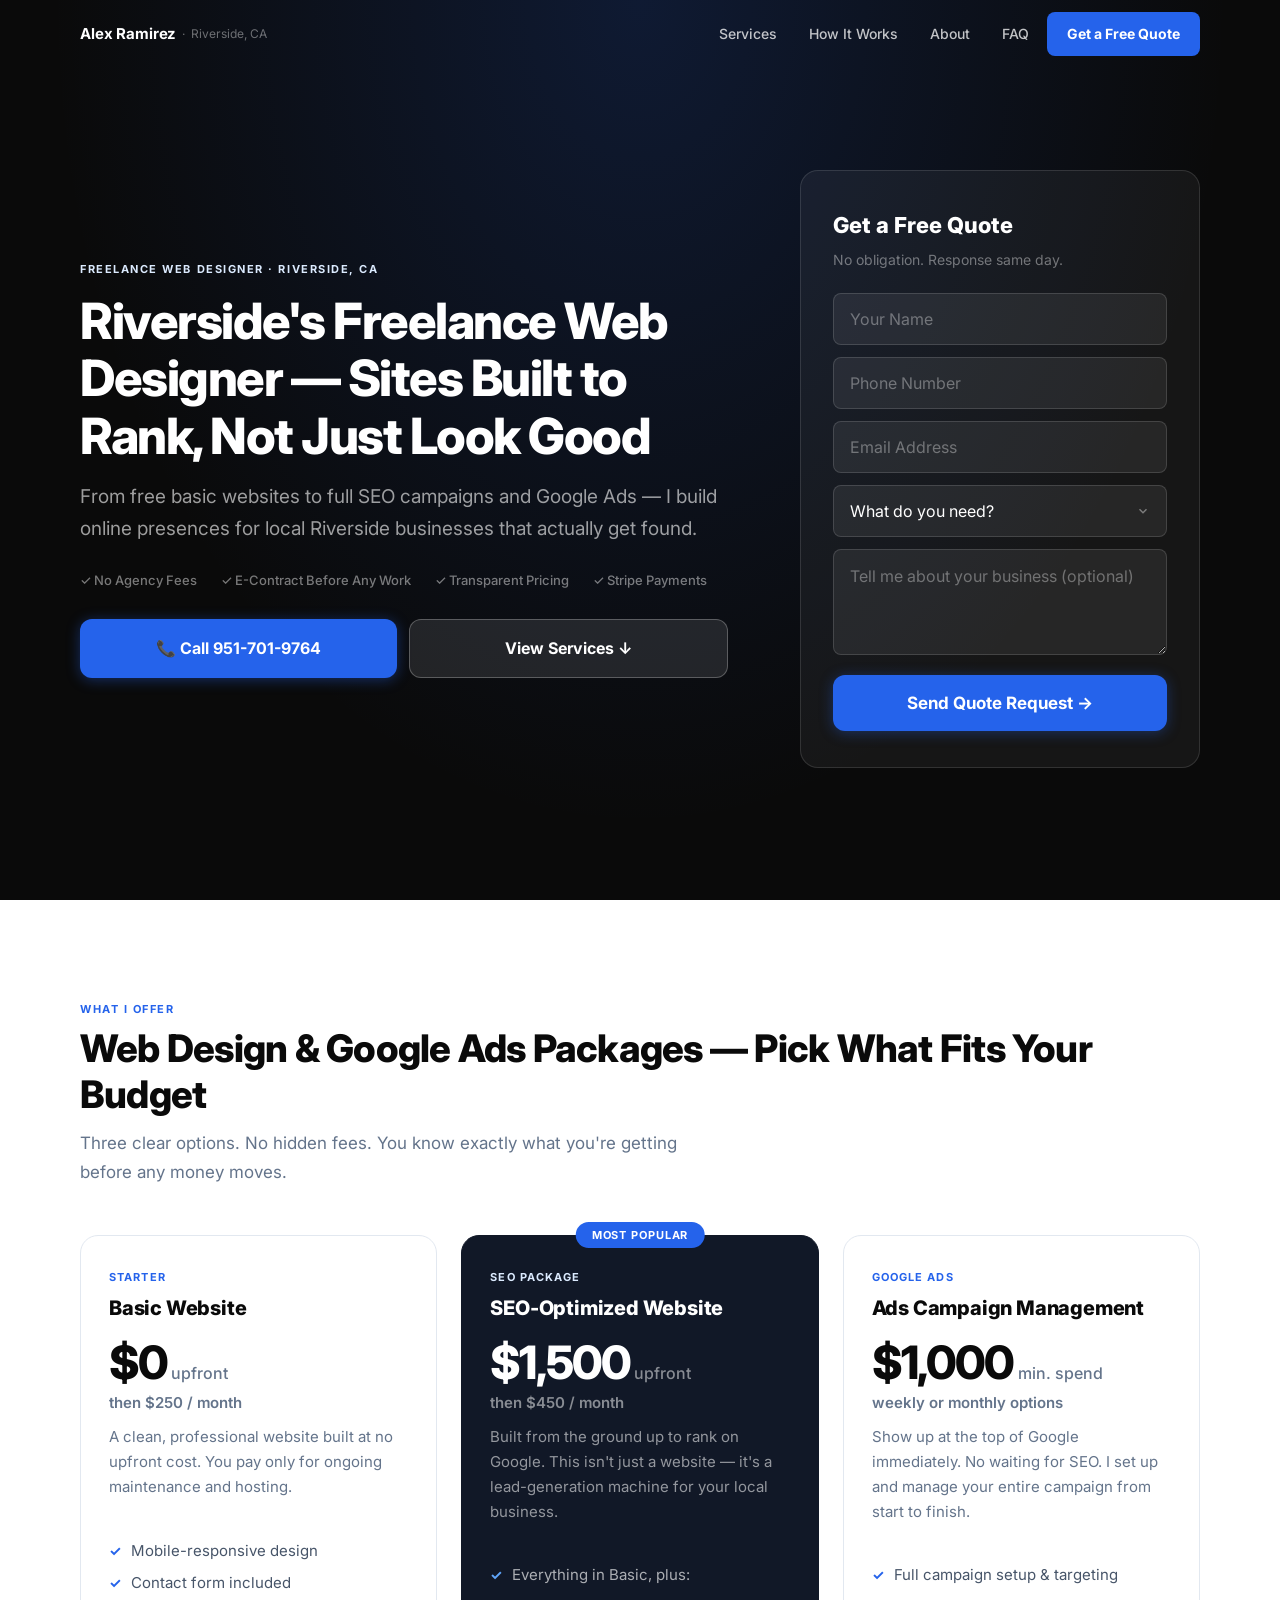
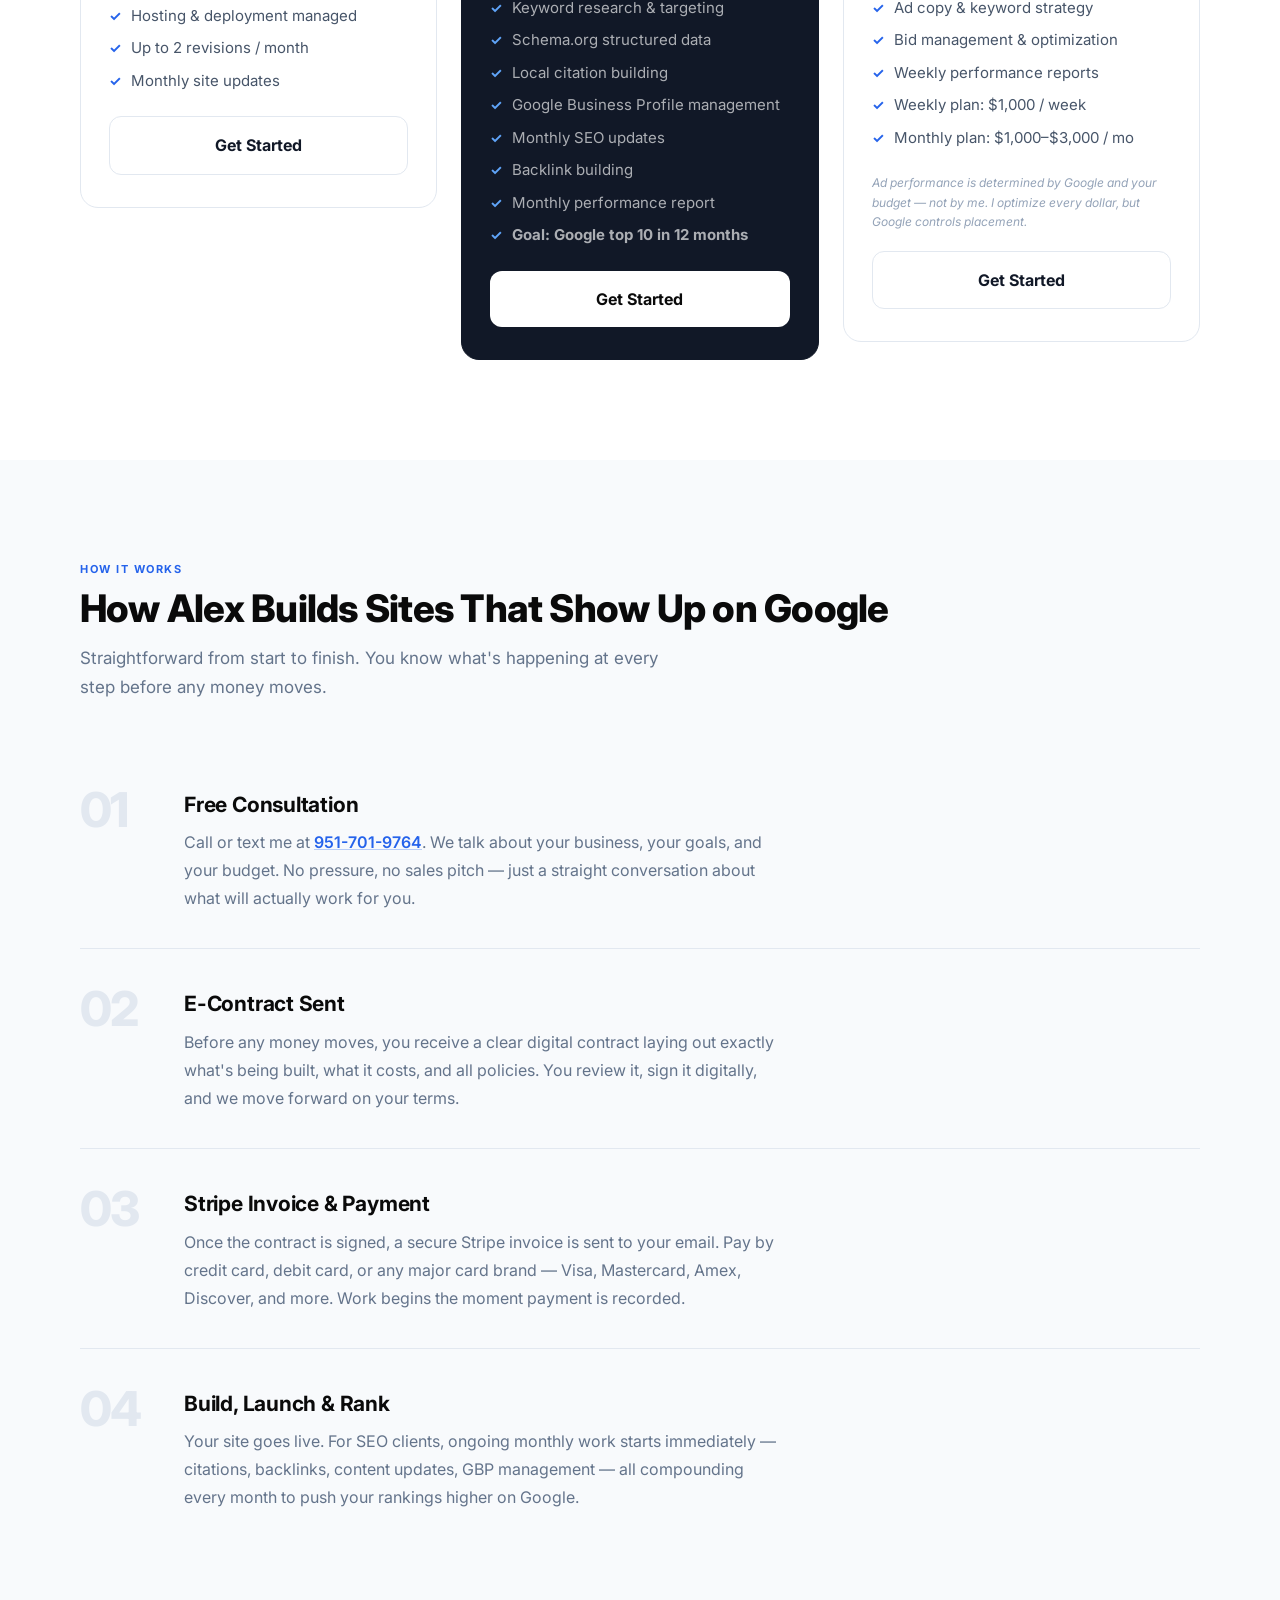
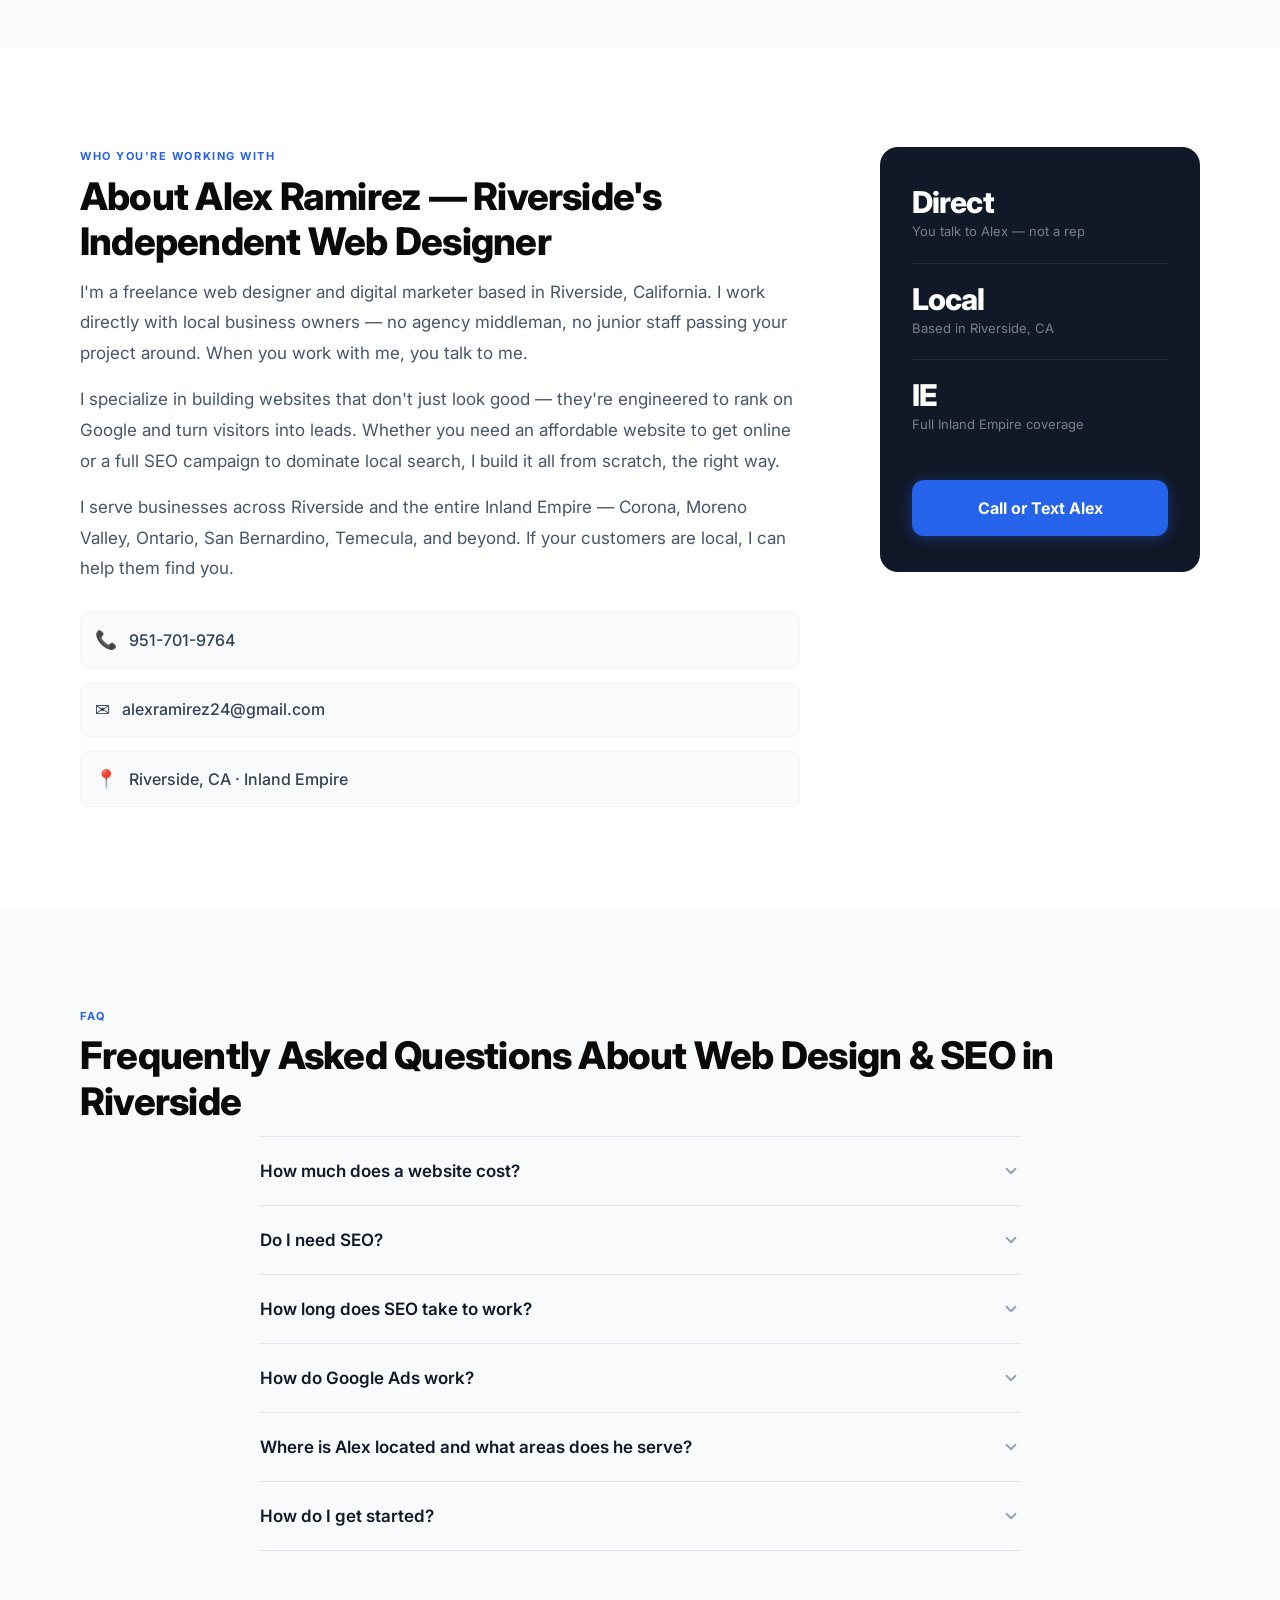
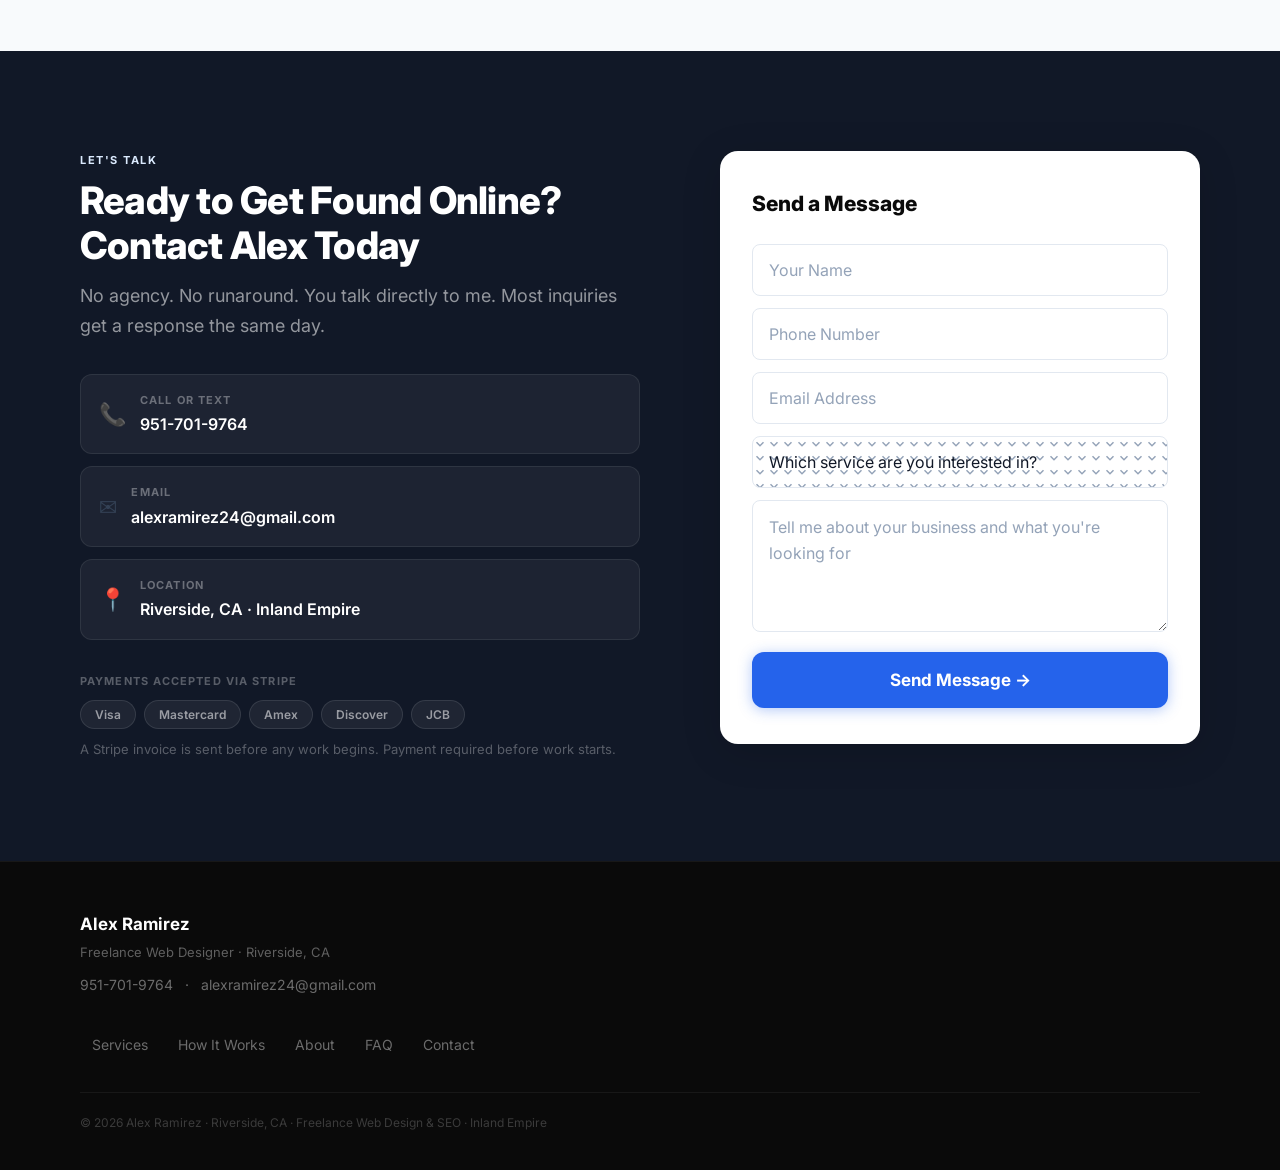
==== index.html @ 6e2777e5 "Initial commit — Alex Ramirez freelance web design site Mobile-first single-page site with SEO schem" ====
<!DOCTYPE html>
<html lang="en">
<head>
  <meta charset="UTF-8">
  <meta name="viewport" content="width=device-width, initial-scale=1.0">

  <!-- SEO Meta -->
  <title>Web Designer Riverside CA | Alex Ramirez Dev</title>
  <meta name="description" content="Riverside CA web designer building sites that rank & convert. Basic, SEO, or Google Ads packages. Call Alex: 951-701-9764. Free quote.">
  <link rel="canonical" href="https://alexramirez.dev/">

  <!-- Open Graph -->
  <meta property="og:type" content="website">
  <meta property="og:url" content="https://alexramirez.dev/">
  <meta property="og:title" content="Alex Ramirez — Riverside's Web Designer for Sites That Actually Get Found">
  <meta property="og:description" content="From $250/mo basic sites to full SEO campaigns — Alex Ramirez builds and ranks local business websites in Riverside, CA. Free quote. 951-701-9764.">
  <meta property="og:locale" content="en_US">

  <!-- Twitter Card -->
  <meta name="twitter:card" content="summary_large_image">
  <meta name="twitter:title" content="Alex Ramirez — Riverside's Web Designer for Sites That Actually Get Found">
  <meta name="twitter:description" content="From $250/mo basic sites to full SEO campaigns — Alex Ramirez builds and ranks local business websites in Riverside, CA.">

  <!-- Fonts -->
  <link rel="preconnect" href="https://fonts.googleapis.com">
  <link rel="preconnect" href="https://fonts.gstatic.com" crossorigin>
  <link href="https://fonts.googleapis.com/css2?family=Inter:wght@400;500;600;700;800&display=swap" rel="stylesheet" media="print" onload="this.media='all'">
  <noscript><link href="https://fonts.googleapis.com/css2?family=Inter:wght@400;500;600;700;800&display=swap" rel="stylesheet"></noscript>

  <!-- Styles -->
  <link rel="preload" href="styles.css" as="style" onload="this.rel='stylesheet'">
  <noscript><link rel="stylesheet" href="styles.css"></noscript>

  <!-- Person + Services Schema -->
  <script type="application/ld+json">
  {
    "@context": "https://schema.org",
    "@type": "Person",
    "name": "Alex Ramirez",
    "jobTitle": "Freelance Web Designer",
    "telephone": "+19517019764",
    "email": "alexramirez24@gmail.com",
    "url": "https://alexramirez.dev",
    "address": {
      "@type": "PostalAddress",
      "addressLocality": "Riverside",
      "addressRegion": "CA",
      "addressCountry": "US"
    },
    "areaServed": {
      "@type": "City",
      "name": "Riverside",
      "addressRegion": "CA",
      "addressCountry": "US"
    },
    "hasOfferCatalog": {
      "@type": "OfferCatalog",
      "name": "Web Design & Digital Marketing Services",
      "itemListElement": [
        {
          "@type": "ListItem",
          "position": 1,
          "item": {
            "@type": "Service",
            "name": "Basic Website",
            "description": "A professionally designed website built at no upfront cost. Includes ongoing maintenance and hosting support for $250 per month.",
            "serviceType": "Web Design",
            "provider": { "@type": "Person", "name": "Alex Ramirez", "url": "https://alexramirez.dev" },
            "offers": {
              "@type": "Offer",
              "priceSpecification": { "@type": "UnitPriceSpecification", "price": "250.00", "priceCurrency": "USD", "unitCode": "MON", "billingIncrement": 1 }
            }
          }
        },
        {
          "@type": "ListItem",
          "position": 2,
          "item": {
            "@type": "Service",
            "name": "SEO-Optimized Website",
            "description": "A fully SEO-optimized website built to rank in Google's top 10 for local Riverside, CA search terms. Includes keyword research, on-page SEO, schema markup, citation building, and monthly maintenance.",
            "serviceType": "Search Engine Optimization",
            "provider": { "@type": "Person", "name": "Alex Ramirez", "url": "https://alexramirez.dev" },
            "offers": {
              "@type": "Offer",
              "priceSpecification": [
                { "@type": "UnitPriceSpecification", "name": "One-time build fee", "price": "1500.00", "priceCurrency": "USD" },
                { "@type": "UnitPriceSpecification", "name": "Monthly maintenance", "price": "450.00", "priceCurrency": "USD", "unitCode": "MON", "billingIncrement": 1 }
              ]
            }
          }
        },
        {
          "@type": "ListItem",
          "position": 3,
          "item": {
            "@type": "Service",
            "name": "Google Ads Campaign Management",
            "description": "Full Google Ads campaign setup and ongoing management. Minimum $1,000/month ad spend. Weekly at $1,000/week or monthly at $1,000–$3,000/month.",
            "serviceType": "Google Ads Management",
            "provider": { "@type": "Person", "name": "Alex Ramirez", "url": "https://alexramirez.dev" },
            "offers": {
              "@type": "Offer",
              "priceSpecification": { "@type": "UnitPriceSpecification", "name": "Minimum monthly ad spend", "price": "1000.00", "priceCurrency": "USD", "unitCode": "MON", "billingIncrement": 1 }
            }
          }
        }
      ]
    }
  }
  </script>

  <!-- FAQPage Schema -->
  <script type="application/ld+json">
  {
    "@context": "https://schema.org",
    "@type": "FAQPage",
    "url": "https://alexramirez.dev",
    "mainEntity": [
      {
        "@type": "Question",
        "name": "How much does a website cost?",
        "acceptedAnswer": { "@type": "Answer", "text": "It depends on what you need. Alex offers a Basic Website with no upfront build cost — you only pay $250 per month for maintenance and hosting. If you want a site built to rank on Google, the SEO-Optimized Website package is $1,500 upfront plus $450 per month for ongoing SEO maintenance. Both options are designed for Riverside small businesses that want results without agency-level pricing." }
      },
      {
        "@type": "Question",
        "name": "Do I need SEO?",
        "acceptedAnswer": { "@type": "Answer", "text": "If your customers search Google before they buy — and most do — then yes. A website without SEO is invisible. Alex's SEO-Optimized Website package is built specifically to rank in Google's top 10 for local Riverside, CA searches. Without it, your site may exist but won't be found by people actively looking for what you offer." }
      },
      {
        "@type": "Question",
        "name": "How long does SEO take to work?",
        "acceptedAnswer": { "@type": "Answer", "text": "Most local SEO campaigns start showing measurable movement in 60 to 90 days, with significant ranking gains typically visible by month four to six. Alex focuses on Riverside-specific local SEO, which tends to produce faster results than national campaigns because the competition pool is smaller and more targetable." }
      },
      {
        "@type": "Question",
        "name": "How do Google Ads work?",
        "acceptedAnswer": { "@type": "Answer", "text": "Google Ads put your business at the top of search results immediately — no waiting for SEO to kick in. You pay per click, and Alex manages everything: campaign setup, keyword targeting, ad copy, bid adjustments, and weekly performance reporting. The minimum ad spend is $1,000 per month. Weekly at $1,000/week or monthly at $1,000 to $3,000 per month." }
      },
      {
        "@type": "Question",
        "name": "Where is Alex located and what areas does he serve?",
        "acceptedAnswer": { "@type": "Answer", "text": "Alex is based in Riverside, California. He works with local businesses across the Inland Empire — including Corona, Moreno Valley, Ontario, San Bernardino, and Temecula. Remote clients across Southern California are welcome." }
      },
      {
        "@type": "Question",
        "name": "How do I get started?",
        "acceptedAnswer": { "@type": "Answer", "text": "Call or text Alex at 951-701-9764 or email alexramirez24@gmail.com. He'll ask a few questions about your business and budget, then give you a straight recommendation. No sales pitch, no obligation. Most clients are up and moving within a week of first contact." }
      }
    ]
  }
  </script>
</head>
<body>

  <!-- HEADER -->
  <header id="header" class="header header--transparent">
    <div class="container header__inner">
      <a href="/" class="header__logo" aria-label="Alex Ramirez — Home">
        <span class="header__logo-name">Alex Ramirez</span>
        <span class="header__logo-dot" aria-hidden="true">·</span>
        <span class="header__logo-loc">Riverside, CA</span>
      </a>
      <nav id="nav" class="header__nav" aria-label="Main navigation">
        <a href="#services" class="header__nav-link">Services</a>
        <a href="#process" class="header__nav-link">How It Works</a>
        <a href="#about" class="header__nav-link">About</a>
        <a href="#faq" class="header__nav-link">FAQ</a>
        <a href="#contact" class="btn btn--nav">Get a Free Quote</a>
      </nav>
      <button id="menu-toggle" class="header__hamburger" aria-label="Toggle menu" aria-expanded="false">
        <span></span><span></span><span></span>
      </button>
    </div>
  </header>

  <!-- MOBILE STICKY CTA -->
  <div id="mobile-cta-bar" class="mobile-cta">
    <a href="tel:+19517019764" class="mobile-cta__btn mobile-cta__btn--call">📞 Call Now</a>
    <a href="#contact" class="mobile-cta__btn mobile-cta__btn--quote">Get a Free Quote</a>
  </div>

  <main>

    <!-- ── HERO ── -->
    <section id="hero" class="hero">
      <div class="container hero__inner">
        <div class="hero__content">
          <div class="hero__eyebrow">Freelance Web Designer · Riverside, CA</div>
          <h1 class="hero__h1">Riverside's Freelance Web Designer — Sites Built to Rank, Not Just Look Good</h1>
          <p class="hero__sub">From free basic websites to full SEO campaigns and Google Ads — I build online presences for local Riverside businesses that actually get found.</p>
          <div class="hero__trust">
            <span>✓ No Agency Fees</span>
            <span>✓ E-Contract Before Any Work</span>
            <span>✓ Transparent Pricing</span>
            <span>✓ Stripe Payments</span>
          </div>
          <div class="hero__ctas">
            <a href="tel:+19517019764" class="btn btn--primary">📞 Call 951-701-9764</a>
            <a href="#services" class="btn btn--ghost">View Services ↓</a>
          </div>
        </div>

        <div class="hero__card-wrap">
          <div class="hero__card">
            <div class="hero__card-title">Get a Free Quote</div>
            <div class="hero__card-sub">No obligation. Response same day.</div>
            <form class="inquiry-form" id="hero-form" novalidate>
              <input type="checkbox" name="botcheck" style="display:none;" tabindex="-1" autocomplete="off" aria-hidden="true">
              <div class="form-group">
                <input class="form-input" type="text" name="name" placeholder="Your Name" required autocomplete="name">
              </div>
              <div class="form-group">
                <input class="form-input" type="tel" name="phone" placeholder="Phone Number" required autocomplete="tel">
              </div>
              <div class="form-group">
                <input class="form-input" type="email" name="email" placeholder="Email Address" required autocomplete="email">
              </div>
              <div class="form-group">
                <select class="form-input form-select" name="service" required>
                  <option value="" disabled selected>What do you need?</option>
                  <option value="Basic Website — $250/mo">Basic Website — $250/mo</option>
                  <option value="SEO Website — $1,500 + $450/mo">SEO-Optimized Website — $1,500 + $450/mo</option>
                  <option value="Google Ads Management">Google Ads Management</option>
                  <option value="Not sure yet — let's talk">Not sure yet — let's talk</option>
                </select>
              </div>
              <div class="form-group">
                <textarea class="form-input form-textarea" name="message" placeholder="Tell me about your business (optional)" rows="3"></textarea>
              </div>
              <button type="submit" class="btn btn--submit">Send Quote Request →</button>
            </form>
          </div>
        </div>
      </div>
    </section>

    <!-- ── SERVICES ── -->
    <section id="services" class="services section-pad">
      <div class="container">
        <div class="section-eyebrow">What I Offer</div>
        <h2 class="section-h2">Web Design &amp; Google Ads Packages — Pick What Fits Your Budget</h2>
        <p class="section-sub">Three clear options. No hidden fees. You know exactly what you're getting before any money moves.</p>

        <div class="services__grid">

          <!-- Basic -->
          <div class="service-card reveal">
            <div class="service-card__top">
              <div class="service-card__tier">Starter</div>
              <h3 class="service-card__name">Basic Website</h3>
              <div class="service-card__pricing">
                <span class="price-big">$0</span><span class="price-unit"> upfront</span>
                <div class="price-monthly">then $250 / month</div>
              </div>
              <p class="service-card__desc">A clean, professional website built at no upfront cost. You pay only for ongoing maintenance and hosting.</p>
            </div>
            <ul class="service-card__features">
              <li>Mobile-responsive design</li>
              <li>Contact form included</li>
              <li>Hosting &amp; deployment managed</li>
              <li>Up to 2 revisions / month</li>
              <li>Monthly site updates</li>
            </ul>
            <a href="#contact" class="btn btn--card">Get Started</a>
          </div>

          <!-- SEO — Featured -->
          <div class="service-card service-card--dark reveal">
            <div class="service-card__badge">Most Popular</div>
            <div class="service-card__top">
              <div class="service-card__tier service-card__tier--light">SEO Package</div>
              <h3 class="service-card__name">SEO-Optimized Website</h3>
              <div class="service-card__pricing">
                <span class="price-big">$1,500</span><span class="price-unit"> upfront</span>
                <div class="price-monthly">then $450 / month</div>
              </div>
              <p class="service-card__desc">Built from the ground up to rank on Google. This isn't just a website — it's a lead-generation machine for your local business.</p>
            </div>
            <ul class="service-card__features">
              <li>Everything in Basic, plus:</li>
              <li>Keyword research &amp; targeting</li>
              <li>Schema.org structured data</li>
              <li>Local citation building</li>
              <li>Google Business Profile management</li>
              <li>Monthly SEO updates</li>
              <li>Backlink building</li>
              <li>Monthly performance report</li>
              <li><strong>Goal: Google top 10 in 12 months</strong></li>
            </ul>
            <a href="#contact" class="btn btn--card-light">Get Started</a>
          </div>

          <!-- Google Ads -->
          <div class="service-card reveal">
            <div class="service-card__top">
              <div class="service-card__tier">Google Ads</div>
              <h3 class="service-card__name">Ads Campaign Management</h3>
              <div class="service-card__pricing">
                <span class="price-big">$1,000</span><span class="price-unit"> min. spend</span>
                <div class="price-monthly">weekly or monthly options</div>
              </div>
              <p class="service-card__desc">Show up at the top of Google immediately. No waiting for SEO. I set up and manage your entire campaign from start to finish.</p>
            </div>
            <ul class="service-card__features">
              <li>Full campaign setup &amp; targeting</li>
              <li>Ad copy &amp; keyword strategy</li>
              <li>Bid management &amp; optimization</li>
              <li>Weekly performance reports</li>
              <li>Weekly plan: $1,000 / week</li>
              <li>Monthly plan: $1,000–$3,000 / mo</li>
            </ul>
            <p class="service-card__note">Ad performance is determined by Google and your budget — not by me. I optimize every dollar, but Google controls placement.</p>
            <a href="#contact" class="btn btn--card">Get Started</a>
          </div>

        </div>
      </div>
    </section>

    <!-- ── PROCESS ── -->
    <section id="process" class="process section-pad">
      <div class="container">
        <div class="section-eyebrow">How It Works</div>
        <h2 class="section-h2">How Alex Builds Sites That Show Up on Google</h2>
        <p class="section-sub">Straightforward from start to finish. You know what's happening at every step before any money moves.</p>

        <div class="process__steps">
          <div class="process__step reveal">
            <div class="process__num">01</div>
            <div class="process__body">
              <h3 class="process__title">Free Consultation</h3>
              <p class="process__desc">Call or text me at <a href="tel:+19517019764">951-701-9764</a>. We talk about your business, your goals, and your budget. No pressure, no sales pitch — just a straight conversation about what will actually work for you.</p>
            </div>
          </div>
          <div class="process__step reveal">
            <div class="process__num">02</div>
            <div class="process__body">
              <h3 class="process__title">E-Contract Sent</h3>
              <p class="process__desc">Before any money moves, you receive a clear digital contract laying out exactly what's being built, what it costs, and all policies. You review it, sign it digitally, and we move forward on your terms.</p>
            </div>
          </div>
          <div class="process__step reveal">
            <div class="process__num">03</div>
            <div class="process__body">
              <h3 class="process__title">Stripe Invoice &amp; Payment</h3>
              <p class="process__desc">Once the contract is signed, a secure Stripe invoice is sent to your email. Pay by credit card, debit card, or any major card brand — Visa, Mastercard, Amex, Discover, and more. Work begins the moment payment is recorded.</p>
            </div>
          </div>
          <div class="process__step reveal">
            <div class="process__num">04</div>
            <div class="process__body">
              <h3 class="process__title">Build, Launch &amp; Rank</h3>
              <p class="process__desc">Your site goes live. For SEO clients, ongoing monthly work starts immediately — citations, backlinks, content updates, GBP management — all compounding every month to push your rankings higher on Google.</p>
            </div>
          </div>
        </div>
      </div>
    </section>

    <!-- ── ABOUT ── -->
    <section id="about" class="about section-pad">
      <div class="container about__inner">
        <div class="about__text reveal-left">
          <div class="section-eyebrow">Who You're Working With</div>
          <h2 class="section-h2">About Alex Ramirez — Riverside's Independent Web Designer</h2>
          <p>I'm a freelance web designer and digital marketer based in Riverside, California. I work directly with local business owners — no agency middleman, no junior staff passing your project around. When you work with me, you talk to me.</p>
          <p>I specialize in building websites that don't just look good — they're engineered to rank on Google and turn visitors into leads. Whether you need an affordable website to get online or a full SEO campaign to dominate local search, I build it all from scratch, the right way.</p>
          <p>I serve businesses across Riverside and the entire Inland Empire — Corona, Moreno Valley, Ontario, San Bernardino, Temecula, and beyond. If your customers are local, I can help them find you.</p>
          <div class="about__contacts">
            <a href="tel:+19517019764" class="about__contact-item">
              <span class="about__contact-icon">📞</span>
              <span>951-701-9764</span>
            </a>
            <a href="mailto:alexramirez24@gmail.com" class="about__contact-item">
              <span class="about__contact-icon">✉️</span>
              <span>alexramirez24@gmail.com</span>
            </a>
            <div class="about__contact-item">
              <span class="about__contact-icon">📍</span>
              <span>Riverside, CA · Inland Empire</span>
            </div>
          </div>
        </div>
        <div class="about__card-wrap reveal-right">
          <div class="about__card">
            <div class="about__card-item">
              <div class="about__card-value">Direct</div>
              <div class="about__card-label">You talk to Alex — not a rep</div>
            </div>
            <div class="about__card-divider"></div>
            <div class="about__card-item">
              <div class="about__card-value">Local</div>
              <div class="about__card-label">Based in Riverside, CA</div>
            </div>
            <div class="about__card-divider"></div>
            <div class="about__card-item">
              <div class="about__card-value">IE</div>
              <div class="about__card-label">Full Inland Empire coverage</div>
            </div>
            <a href="tel:+19517019764" class="btn btn--primary" style="margin-top:24px;display:block;text-align:center;">Call or Text Alex</a>
          </div>
        </div>
      </div>
    </section>

    <!-- ── FAQ ── -->
    <section id="faq" class="faq section-pad">
      <div class="container">
        <div class="section-eyebrow">FAQ</div>
        <h2 class="section-h2">Frequently Asked Questions About Web Design &amp; SEO in Riverside</h2>

        <div class="faq__list">

          <div class="faq__item">
            <button class="faq__q" aria-expanded="false">
              <span>How much does a website cost?</span>
              <span class="faq__chevron" aria-hidden="true">
                <svg width="18" height="18" viewBox="0 0 24 24" fill="none" stroke="currentColor" stroke-width="2.5" stroke-linecap="round" stroke-linejoin="round"><polyline points="6 9 12 15 18 9"/></svg>
              </span>
            </button>
            <div class="faq__a">
              <p>It depends on what you need. Alex offers a Basic Website with no upfront build cost — you only pay $250 per month for maintenance and hosting. If you want a site built to rank on Google, the SEO-Optimized Website package is $1,500 upfront plus $450 per month. Both options are designed for Riverside small businesses that want results without agency-level pricing.</p>
            </div>
          </div>

          <div class="faq__item">
            <button class="faq__q" aria-expanded="false">
              <span>Do I need SEO?</span>
              <span class="faq__chevron" aria-hidden="true">
                <svg width="18" height="18" viewBox="0 0 24 24" fill="none" stroke="currentColor" stroke-width="2.5" stroke-linecap="round" stroke-linejoin="round"><polyline points="6 9 12 15 18 9"/></svg>
              </span>
            </button>
            <div class="faq__a">
              <p>If your customers search Google before they buy — and most do — then yes. A website without SEO is invisible. Alex's SEO-Optimized Website package is built specifically to rank in Google's top 10 for local Riverside, CA searches. Without it, your site may exist but won't be found by people actively looking for what you offer.</p>
            </div>
          </div>

          <div class="faq__item">
            <button class="faq__q" aria-expanded="false">
              <span>How long does SEO take to work?</span>
              <span class="faq__chevron" aria-hidden="true">
                <svg width="18" height="18" viewBox="0 0 24 24" fill="none" stroke="currentColor" stroke-width="2.5" stroke-linecap="round" stroke-linejoin="round"><polyline points="6 9 12 15 18 9"/></svg>
              </span>
            </button>
            <div class="faq__a">
              <p>Most local SEO campaigns start showing measurable movement in 60 to 90 days, with significant ranking gains visible by months four to six. Alex focuses on Riverside-specific local SEO, which tends to produce faster results than national campaigns because the competition pool is smaller and more targetable.</p>
            </div>
          </div>

          <div class="faq__item">
            <button class="faq__q" aria-expanded="false">
              <span>How do Google Ads work?</span>
              <span class="faq__chevron" aria-hidden="true">
                <svg width="18" height="18" viewBox="0 0 24 24" fill="none" stroke="currentColor" stroke-width="2.5" stroke-linecap="round" stroke-linejoin="round"><polyline points="6 9 12 15 18 9"/></svg>
              </span>
            </button>
            <div class="faq__a">
              <p>Google Ads put your business at the top of search results immediately — no waiting for SEO. You pay per click, and Alex manages everything: campaign setup, keyword targeting, ad copy, bid management, and weekly reporting. The minimum ad spend is $1,000/month. Weekly option at $1,000/week, monthly at $1,000–$3,000/month. The more you spend, the higher Google places your ads — that's Google's system, not mine.</p>
            </div>
          </div>

          <div class="faq__item">
            <button class="faq__q" aria-expanded="false">
              <span>Where is Alex located and what areas does he serve?</span>
              <span class="faq__chevron" aria-hidden="true">
                <svg width="18" height="18" viewBox="0 0 24 24" fill="none" stroke="currentColor" stroke-width="2.5" stroke-linecap="round" stroke-linejoin="round"><polyline points="6 9 12 15 18 9"/></svg>
              </span>
            </button>
            <div class="faq__a">
              <p>Alex is based in Riverside, California. He works with local businesses across the Inland Empire — including Corona, Moreno Valley, Ontario, San Bernardino, and Temecula. Remote clients across Southern California are welcome. Reach him at <a href="tel:+19517019764">951-701-9764</a> or <a href="mailto:alexramirez24@gmail.com">alexramirez24@gmail.com</a>.</p>
            </div>
          </div>

          <div class="faq__item">
            <button class="faq__q" aria-expanded="false">
              <span>How do I get started?</span>
              <span class="faq__chevron" aria-hidden="true">
                <svg width="18" height="18" viewBox="0 0 24 24" fill="none" stroke="currentColor" stroke-width="2.5" stroke-linecap="round" stroke-linejoin="round"><polyline points="6 9 12 15 18 9"/></svg>
              </span>
            </button>
            <div class="faq__a">
              <p>Call or text Alex at <a href="tel:+19517019764">951-701-9764</a> — that's the fastest way. You can also email <a href="mailto:alexramirez24@gmail.com">alexramirez24@gmail.com</a> or fill out the form on this page. He'll ask a few questions about your business and budget, then give you a straight recommendation. No sales pitch, no obligation. Most clients are up and moving within a week of first contact.</p>
            </div>
          </div>

        </div>
      </div>
    </section>

    <!-- ── CONTACT ── -->
    <section id="contact" class="contact section-pad">
      <div class="container contact__inner">

        <div class="contact__info reveal-left">
          <div class="section-eyebrow section-eyebrow--light">Let's Talk</div>
          <h2 class="section-h2 section-h2--light">Ready to Get Found Online? Contact Alex Today</h2>
          <p class="contact__sub">No agency. No runaround. You talk directly to me. Most inquiries get a response the same day.</p>

          <div class="contact__methods">
            <a href="tel:+19517019764" class="contact__method">
              <div class="contact__method-icon">📞</div>
              <div>
                <div class="contact__method-label">Call or Text</div>
                <div class="contact__method-val">951-701-9764</div>
              </div>
            </a>
            <a href="mailto:alexramirez24@gmail.com" class="contact__method">
              <div class="contact__method-icon">✉️</div>
              <div>
                <div class="contact__method-label">Email</div>
                <div class="contact__method-val">alexramirez24@gmail.com</div>
              </div>
            </a>
            <div class="contact__method">
              <div class="contact__method-icon">📍</div>
              <div>
                <div class="contact__method-label">Location</div>
                <div class="contact__method-val">Riverside, CA · Inland Empire</div>
              </div>
            </div>
          </div>

          <div class="contact__payments">
            <div class="contact__payments-label">Payments accepted via Stripe</div>
            <div class="contact__payment-chips">
              <span>Visa</span><span>Mastercard</span><span>Amex</span><span>Discover</span><span>JCB</span>
            </div>
            <p class="contact__payments-note">A Stripe invoice is sent before any work begins. Payment required before work starts.</p>
          </div>
        </div>

        <div class="contact__form-wrap reveal-right">
          <div class="contact__form-card">
            <div class="contact__form-title">Send a Message</div>
            <form class="inquiry-form" id="contact-form" novalidate>
              <input type="checkbox" name="botcheck" style="display:none;" tabindex="-1" autocomplete="off" aria-hidden="true">
              <div class="form-group">
                <input class="form-input" type="text" name="name" placeholder="Your Name" required autocomplete="name">
              </div>
              <div class="form-group">
                <input class="form-input" type="tel" name="phone" placeholder="Phone Number" required autocomplete="tel">
              </div>
              <div class="form-group">
                <input class="form-input" type="email" name="email" placeholder="Email Address" required autocomplete="email">
              </div>
              <div class="form-group">
                <select class="form-input form-select" name="service" required>
                  <option value="" disabled selected>Which service are you interested in?</option>
                  <option value="Basic Website — $250/mo">Basic Website — $250/mo</option>
                  <option value="SEO Website — $1,500 + $450/mo">SEO-Optimized Website — $1,500 + $450/mo</option>
                  <option value="Google Ads Management">Google Ads Management</option>
                  <option value="Not sure yet — let's talk">Not sure yet — let's talk</option>
                </select>
              </div>
              <div class="form-group">
                <textarea class="form-input form-textarea" name="message" placeholder="Tell me about your business and what you're looking for" rows="4"></textarea>
              </div>
              <button type="submit" class="btn btn--submit">Send Message →</button>
            </form>
          </div>
        </div>

      </div>
    </section>

  </main>

  <!-- FOOTER -->
  <footer class="footer">
    <div class="container footer__inner">
      <div class="footer__brand">
        <div class="footer__name">Alex Ramirez</div>
        <div class="footer__sub">Freelance Web Designer · Riverside, CA</div>
        <div class="footer__links">
          <a href="tel:+19517019764">951-701-9764</a>
          <span aria-hidden="true">·</span>
          <a href="mailto:alexramirez24@gmail.com">alexramirez24@gmail.com</a>
        </div>
      </div>
      <nav class="footer__nav" aria-label="Footer navigation">
        <a href="#services">Services</a>
        <a href="#process">How It Works</a>
        <a href="#about">About</a>
        <a href="#faq">FAQ</a>
        <a href="#contact">Contact</a>
      </nav>
      <div class="footer__bottom">
        <p>&copy; 2026 Alex Ramirez · Riverside, CA · Freelance Web Design &amp; SEO · Inland Empire</p>
      </div>
    </div>
  </footer>

  <script src="main.js" defer></script>
</body>
</html>
---- styles.css ----
/* ============================================================
   ALEX RAMIREZ — MOBILE-FIRST STYLES
   Default = mobile. Desktop styles added via min-width queries.
   ============================================================ */

/* ── TOKENS ── */
:root {
  --black:    #0a0a0a;
  --dark:     #111827;
  --dark-2:   #1f2937;
  --blue:     #2563eb;
  --blue-dk:  #1d4ed8;
  --blue-lt:  #dbeafe;
  --blue-xlt: #eff6ff;
  --gray-50:  #f8fafc;
  --gray-100: #f1f5f9;
  --gray-200: #e2e8f0;
  --gray-300: #cbd5e1;
  --gray-400: #94a3b8;
  --gray-500: #64748b;
  --gray-600: #475569;
  --gray-700: #334155;
  --white:    #ffffff;

  --radius-sm: 8px;
  --radius-md: 12px;
  --radius-lg: 18px;
  --shadow-sm: 0 1px 4px rgba(0,0,0,0.08);
  --shadow-md: 0 4px 20px rgba(0,0,0,0.10);
  --shadow-lg: 0 8px 40px rgba(0,0,0,0.14);
  --transition: 0.2s ease;
  --font: 'Inter', system-ui, -apple-system, sans-serif;
}

/* ── RESET ── */
*, *::before, *::after { margin: 0; padding: 0; box-sizing: border-box; }
html { scroll-behavior: smooth; }
body {
  font-family: var(--font);
  font-size: 16px;
  line-height: 1.65;
  color: var(--gray-700);
  background: var(--white);
  -webkit-font-smoothing: antialiased;
  /* space for sticky mobile CTA bar */
  padding-bottom: 72px;
}
img { display: block; max-width: 100%; }
a { color: inherit; text-decoration: none; }
ul { list-style: none; }
button { font-family: var(--font); cursor: pointer; border: none; background: none; }

/* ── LAYOUT ── */
.container {
  width: 100%;
  padding: 0 20px;
}
@media (min-width: 768px) { .container { padding: 0 32px; } }
@media (min-width: 1200px) { .container { max-width: 1200px; margin: 0 auto; padding: 0 40px; } }

.section-pad { padding: 56px 0; }
@media (min-width: 768px) { .section-pad { padding: 80px 0; } }
@media (min-width: 1024px) { .section-pad { padding: 100px 0; } }

/* ── SECTION LABELS ── */
.section-eyebrow {
  font-size: 11px;
  font-weight: 700;
  letter-spacing: 0.14em;
  text-transform: uppercase;
  color: var(--blue);
  margin-bottom: 8px;
  display: block;
}
.section-eyebrow--light { color: var(--blue-lt); }

.section-h2 {
  font-size: 24px;
  font-weight: 800;
  color: var(--black);
  letter-spacing: -0.02em;
  line-height: 1.2;
  margin-bottom: 12px;
}
@media (min-width: 768px) { .section-h2 { font-size: 32px; } }
@media (min-width: 1024px) { .section-h2 { font-size: 38px; } }
.section-h2--light { color: var(--white); }

.section-sub {
  font-size: 16px;
  color: var(--gray-500);
  line-height: 1.7;
  margin-bottom: 36px;
}
@media (min-width: 768px) { .section-sub { font-size: 17px; margin-bottom: 48px; max-width: 600px; } }

/* ── BUTTONS ── */
.btn {
  display: inline-flex;
  align-items: center;
  justify-content: center;
  gap: 6px;
  font-size: 16px;
  font-weight: 700;
  border-radius: var(--radius-md);
  padding: 15px 24px;
  min-height: 52px;
  transition: var(--transition);
  white-space: nowrap;
  cursor: pointer;
  text-decoration: none;
  -webkit-tap-highlight-color: transparent;
}

.btn--primary {
  background: var(--blue);
  color: var(--white);
  box-shadow: 0 2px 14px rgba(37,99,235,0.4);
  width: 100%;
  text-align: center;
}
@media (min-width: 768px) { .btn--primary { width: auto; } }
.btn--primary:active { background: var(--blue-dk); transform: scale(0.98); }
@media (hover: hover) { .btn--primary:hover { background: var(--blue-dk); transform: translateY(-1px); } }

.btn--ghost {
  background: rgba(255,255,255,0.1);
  color: var(--white);
  border: 1.5px solid rgba(255,255,255,0.25);
  width: 100%;
  text-align: center;
}
@media (min-width: 768px) { .btn--ghost { width: auto; } }
.btn--ghost:active { background: rgba(255,255,255,0.2); }

.btn--nav {
  background: var(--blue);
  color: var(--white);
  padding: 10px 20px;
  font-size: 14px;
  min-height: 40px;
  border-radius: var(--radius-sm);
  width: auto;
}

.btn--card {
  display: flex;
  width: 100%;
  align-items: center;
  justify-content: center;
  min-height: 52px;
  background: transparent;
  color: var(--dark);
  border: 1.5px solid var(--gray-200);
  border-radius: var(--radius-md);
  font-size: 16px;
  font-weight: 700;
  transition: var(--transition);
}
.btn--card:active { background: var(--gray-100); }

.btn--card-light {
  display: flex;
  width: 100%;
  align-items: center;
  justify-content: center;
  min-height: 52px;
  background: var(--white);
  color: var(--black);
  border-radius: var(--radius-md);
  font-size: 16px;
  font-weight: 700;
  transition: var(--transition);
}
.btn--card-light:active { background: var(--gray-100); }

.btn--submit {
  display: flex;
  width: 100%;
  align-items: center;
  justify-content: center;
  min-height: 56px;
  background: var(--blue);
  color: var(--white);
  border-radius: var(--radius-md);
  font-size: 17px;
  font-weight: 700;
  box-shadow: 0 2px 14px rgba(37,99,235,0.35);
  transition: var(--transition);
  -webkit-tap-highlight-color: transparent;
}
.btn--submit:active:not(:disabled) { background: var(--blue-dk); transform: scale(0.98); }
.btn--submit:disabled { opacity: 0.7; cursor: not-allowed; }

/* ── HEADER ── */
.header {
  position: fixed;
  top: 0; left: 0; right: 0;
  z-index: 100;
  transition: background 0.3s ease, box-shadow 0.3s ease;
}
.header--transparent { background: transparent; }
.header--scrolled {
  background: rgba(10,10,10,0.95);
  backdrop-filter: blur(12px);
  -webkit-backdrop-filter: blur(12px);
  box-shadow: 0 1px 0 rgba(255,255,255,0.06);
}

.header__inner {
  display: flex;
  align-items: center;
  justify-content: space-between;
  height: 60px;
  gap: 16px;
}
@media (min-width: 768px) { .header__inner { height: 68px; } }

.header__logo { display: flex; align-items: center; gap: 6px; flex-shrink: 0; }
.header__logo-name { font-size: 15px; font-weight: 700; color: var(--white); letter-spacing: -0.01em; }
.header__logo-dot, .header__logo-loc { font-size: 12px; color: rgba(255,255,255,0.4); }
@media (max-width: 380px) { .header__logo-dot, .header__logo-loc { display: none; } }

/* Nav — hidden on mobile, visible on desktop */
.header__nav {
  display: none;
}
@media (min-width: 900px) {
  .header__nav {
    display: flex;
    align-items: center;
    gap: 4px;
  }
}

.header__nav-link {
  font-size: 14px;
  font-weight: 500;
  color: rgba(255,255,255,0.75);
  padding: 8px 14px;
  border-radius: var(--radius-sm);
  transition: var(--transition);
}
@media (hover: hover) { .header__nav-link:hover { color: var(--white); background: rgba(255,255,255,0.08); } }

/* Hamburger — visible on mobile */
.header__hamburger {
  display: flex;
  flex-direction: column;
  justify-content: center;
  gap: 5px;
  width: 44px;
  height: 44px;
  padding: 10px;
  border-radius: var(--radius-sm);
  -webkit-tap-highlight-color: transparent;
}
@media (min-width: 900px) { .header__hamburger { display: none; } }

.header__hamburger span {
  display: block;
  height: 2px;
  background: var(--white);
  border-radius: 2px;
  transition: var(--transition);
}
.header__hamburger.active span:nth-child(1) { transform: translateY(7px) rotate(45deg); }
.header__hamburger.active span:nth-child(2) { opacity: 0; }
.header__hamburger.active span:nth-child(3) { transform: translateY(-7px) rotate(-45deg); }

/* Mobile slide-down nav */
.header__nav.active {
  display: flex;
  position: absolute;
  top: 60px; left: 0; right: 0;
  background: rgba(10,10,10,0.98);
  backdrop-filter: blur(16px);
  -webkit-backdrop-filter: blur(16px);
  flex-direction: column;
  align-items: stretch;
  padding: 12px 16px 20px;
  gap: 4px;
  border-bottom: 1px solid rgba(255,255,255,0.08);
}
.header__nav.active .header__nav-link {
  padding: 14px 16px;
  font-size: 17px;
  border-radius: var(--radius-sm);
  border-bottom: 1px solid rgba(255,255,255,0.05);
}
.header__nav.active .btn--nav {
  margin-top: 8px;
  padding: 15px 16px;
  font-size: 17px;
  min-height: 52px;
  text-align: center;
}

/* ── MOBILE STICKY CTA BAR ── */
.mobile-cta {
  display: flex;
  position: fixed;
  bottom: 0; left: 0; right: 0;
  z-index: 99;
  background: rgba(10,10,10,0.97);
  backdrop-filter: blur(10px);
  -webkit-backdrop-filter: blur(10px);
  border-top: 1px solid rgba(255,255,255,0.1);
  padding: 10px 16px calc(10px + env(safe-area-inset-bottom));
  gap: 10px;
}
@media (min-width: 900px) { .mobile-cta { display: none; } }

.mobile-cta__btn {
  flex: 1;
  text-align: center;
  font-size: 15px;
  font-weight: 700;
  padding: 14px 10px;
  border-radius: var(--radius-sm);
  min-height: 50px;
  display: flex;
  align-items: center;
  justify-content: center;
  -webkit-tap-highlight-color: transparent;
  transition: var(--transition);
}
.mobile-cta__btn--call {
  background: rgba(255,255,255,0.1);
  color: var(--white);
  border: 1px solid rgba(255,255,255,0.18);
}
.mobile-cta__btn--call:active { background: rgba(255,255,255,0.2); }
.mobile-cta__btn--quote {
  background: var(--blue);
  color: var(--white);
}
.mobile-cta__btn--quote:active { background: var(--blue-dk); }

/* ── HERO ── */
.hero {
  background: var(--black);
  background-image: radial-gradient(ellipse at 50% 0%, rgba(37,99,235,0.18) 0%, transparent 65%);
  padding: 88px 0 52px;
  min-height: 100svh;
  display: flex;
  align-items: center;
}
@media (min-width: 768px) { .hero { padding: 110px 0 72px; } }

.hero__inner {
  display: flex;
  flex-direction: column;
  gap: 36px;
}
@media (min-width: 1024px) {
  .hero__inner {
    display: grid;
    grid-template-columns: 1fr 400px;
    gap: 72px;
    align-items: center;
  }
}

.hero__eyebrow {
  font-size: 11px;
  font-weight: 700;
  letter-spacing: 0.14em;
  text-transform: uppercase;
  color: var(--blue-lt);
  margin-bottom: 14px;
  display: block;
}

.hero__h1 {
  font-size: 30px;
  font-weight: 800;
  color: var(--white);
  letter-spacing: -0.03em;
  line-height: 1.15;
  margin-bottom: 16px;
}
@media (min-width: 480px) { .hero__h1 { font-size: 36px; } }
@media (min-width: 768px) { .hero__h1 { font-size: 44px; } }
@media (min-width: 1024px) { .hero__h1 { font-size: 50px; } }

.hero__sub {
  font-size: 17px;
  color: rgba(255,255,255,0.6);
  line-height: 1.7;
  margin-bottom: 24px;
}
@media (min-width: 768px) { .hero__sub { font-size: 19px; } }

.hero__trust {
  display: grid;
  grid-template-columns: 1fr 1fr;
  gap: 8px 16px;
  margin-bottom: 28px;
}
@media (min-width: 600px) { .hero__trust { display: flex; flex-wrap: wrap; gap: 8px 24px; } }

.hero__trust span {
  font-size: 13px;
  font-weight: 500;
  color: rgba(255,255,255,0.45);
}

.hero__ctas {
  display: flex;
  flex-direction: column;
  gap: 12px;
}
@media (min-width: 480px) {
  .hero__ctas { flex-direction: row; }
  .hero__ctas .btn { flex: 1; }
}

/* Hero Card */
.hero__card-wrap { width: 100%; }
@media (min-width: 1024px) { .hero__card-wrap { flex-shrink: 0; } }

.hero__card {
  background: rgba(255,255,255,0.05);
  border: 1px solid rgba(255,255,255,0.12);
  border-radius: var(--radius-lg);
  padding: 28px 24px;
}
@media (min-width: 768px) { .hero__card { padding: 36px 32px; } }

.hero__card-title {
  font-size: 22px;
  font-weight: 800;
  color: var(--white);
  margin-bottom: 4px;
}

.hero__card-sub {
  font-size: 14px;
  color: rgba(255,255,255,0.4);
  margin-bottom: 22px;
}

/* ── FORMS ── */
.form-group { margin-bottom: 12px; }

.form-input {
  width: 100%;
  padding: 14px 16px;
  min-height: 52px;
  background: rgba(255,255,255,0.07);
  border: 1px solid rgba(255,255,255,0.14);
  border-radius: var(--radius-sm);
  color: var(--white);
  font-size: 16px; /* 16px prevents iOS zoom */
  font-family: var(--font);
  transition: var(--transition);
  outline: none;
  -webkit-appearance: none;
  -moz-appearance: none;
  appearance: none;
}
.form-input::placeholder { color: rgba(255,255,255,0.35); }
.form-input:focus { border-color: var(--blue); background: rgba(37,99,235,0.1); }

.form-select {
  cursor: pointer;
  background-image: url("data:image/svg+xml,%3Csvg xmlns='http://www.w3.org/2000/svg' width='14' height='14' viewBox='0 0 24 24' fill='none' stroke='rgba(255,255,255,0.4)' stroke-width='2.5'%3E%3Cpolyline points='6 9 12 15 18 9'/%3E%3C/svg%3E");
  background-repeat: no-repeat;
  background-position: right 16px center;
  padding-right: 44px;
}
.form-select option { background: var(--dark); color: var(--white); }

.form-textarea {
  resize: vertical;
  min-height: 90px;
  line-height: 1.6;
}

/* Contact card form — light background */
.contact__form-card .form-input {
  background: var(--white);
  border: 1.5px solid var(--gray-200);
  color: var(--dark);
}
.contact__form-card .form-input::placeholder { color: var(--gray-400); }
.contact__form-card .form-input:focus { border-color: var(--blue); background: var(--blue-xlt); }
.contact__form-card .form-select {
  background-image: url("data:image/svg+xml,%3Csvg xmlns='http://www.w3.org/2000/svg' width='14' height='14' viewBox='0 0 24 24' fill='none' stroke='%2394a3b8' stroke-width='2.5'%3E%3Cpolyline points='6 9 12 15 18 9'/%3E%3C/svg%3E");
  color: var(--dark);
  background-color: var(--white);
}
.contact__form-card .form-select option { background: var(--white); color: var(--dark); }
.contact__form-card .form-select option:disabled { color: var(--gray-400); }

/* ── SERVICES ── */
.services { background: var(--white); }

.services__grid {
  display: flex;
  flex-direction: column;
  gap: 20px;
}
@media (min-width: 768px) {
  .services__grid { gap: 24px; max-width: 560px; margin: 0 auto; }
}
@media (min-width: 1024px) {
  .services__grid { display: grid; grid-template-columns: repeat(3, 1fr); max-width: none; margin: 0; gap: 24px; align-items: start; }
}

.service-card {
  background: var(--white);
  border: 1.5px solid var(--gray-200);
  border-radius: var(--radius-lg);
  padding: 28px 24px;
  display: flex;
  flex-direction: column;
  position: relative;
  transition: var(--transition);
}
@media (min-width: 768px) { .service-card { padding: 32px 28px; } }

.service-card--dark {
  background: var(--dark);
  border-color: var(--dark);
  color: var(--white);
}

.service-card__badge {
  position: absolute;
  top: -14px;
  left: 50%;
  transform: translateX(-50%);
  background: var(--blue);
  color: var(--white);
  font-size: 11px;
  font-weight: 700;
  letter-spacing: 0.08em;
  text-transform: uppercase;
  padding: 4px 16px;
  border-radius: 100px;
  white-space: nowrap;
}

.service-card__top { margin-bottom: 20px; }

.service-card__tier {
  font-size: 11px;
  font-weight: 700;
  text-transform: uppercase;
  letter-spacing: 0.1em;
  color: var(--blue);
  margin-bottom: 6px;
  display: block;
}
.service-card__tier--light { color: var(--blue-lt); }

.service-card__name {
  font-size: 20px;
  font-weight: 800;
  color: var(--black);
  margin-bottom: 14px;
  letter-spacing: -0.01em;
}
.service-card--dark .service-card__name { color: var(--white); }

.price-big {
  font-size: 46px;
  font-weight: 800;
  color: var(--black);
  letter-spacing: -0.04em;
  line-height: 1;
}
.service-card--dark .price-big { color: var(--white); }

.price-unit {
  font-size: 16px;
  font-weight: 500;
  color: var(--gray-500);
}
.service-card--dark .price-unit { color: rgba(255,255,255,0.5); }

.price-monthly {
  font-size: 15px;
  font-weight: 600;
  color: var(--gray-500);
  margin-top: 4px;
}
.service-card--dark .price-monthly { color: rgba(255,255,255,0.5); }

.service-card__desc {
  font-size: 15px;
  color: var(--gray-500);
  line-height: 1.65;
  margin-top: 10px;
}
.service-card--dark .service-card__desc { color: rgba(255,255,255,0.55); }

.service-card__features {
  margin: 20px 0 24px;
  display: flex;
  flex-direction: column;
  gap: 10px;
  flex: 1;
}

.service-card__features li {
  font-size: 15px;
  color: var(--gray-600);
  padding-left: 22px;
  position: relative;
  line-height: 1.5;
}
.service-card--dark .service-card__features li { color: rgba(255,255,255,0.65); }

.service-card__features li::before {
  content: '✓';
  position: absolute;
  left: 0;
  color: var(--blue);
  font-weight: 700;
  font-size: 14px;
}
.service-card--dark .service-card__features li::before { color: #60a5fa; }

.service-card__note {
  font-size: 12px;
  color: var(--gray-400);
  font-style: italic;
  margin-bottom: 20px;
  line-height: 1.6;
}

/* ── PROCESS ── */
.process { background: var(--gray-50); }

.process__steps {
  display: flex;
  flex-direction: column;
}

.process__step {
  display: flex;
  gap: 20px;
  align-items: flex-start;
  padding: 28px 0;
  border-bottom: 1px solid var(--gray-200);
}
.process__step:last-child { border-bottom: none; }
@media (min-width: 768px) { .process__step { gap: 32px; padding: 36px 0; } }

.process__num {
  font-size: 36px;
  font-weight: 800;
  color: var(--gray-200);
  letter-spacing: -0.04em;
  line-height: 1;
  flex-shrink: 0;
  width: 56px;
  text-align: left;
}
@media (min-width: 768px) { .process__num { font-size: 48px; width: 72px; } }

.process__body { padding-top: 2px; }

.process__title {
  font-size: 18px;
  font-weight: 700;
  color: var(--black);
  letter-spacing: -0.01em;
  margin-bottom: 6px;
}
@media (min-width: 768px) { .process__title { font-size: 21px; } }

.process__desc {
  font-size: 15px;
  color: var(--gray-500);
  line-height: 1.75;
}
@media (min-width: 768px) { .process__desc { font-size: 16px; max-width: 600px; } }

.process__desc a {
  color: var(--blue);
  font-weight: 600;
  text-decoration: underline;
  text-decoration-color: rgba(37,99,235,0.3);
}

/* ── ABOUT ── */
.about { background: var(--white); }

.about__inner {
  display: flex;
  flex-direction: column;
  gap: 40px;
}
@media (min-width: 1024px) {
  .about__inner { display: grid; grid-template-columns: 1fr 320px; gap: 80px; align-items: start; }
}

.about__text p {
  font-size: 16px;
  color: var(--gray-600);
  line-height: 1.8;
  margin-bottom: 16px;
}
@media (min-width: 768px) { .about__text p { font-size: 17px; } }

.about__contacts {
  margin-top: 28px;
  display: flex;
  flex-direction: column;
  gap: 14px;
}

.about__contact-item {
  display: flex;
  align-items: center;
  gap: 12px;
  font-size: 16px;
  color: var(--gray-700);
  font-weight: 500;
  padding: 12px 14px;
  background: var(--gray-50);
  border-radius: var(--radius-sm);
  border: 1px solid var(--gray-100);
  min-height: 52px;
}
a.about__contact-item { transition: var(--transition); }
a.about__contact-item:active { background: var(--blue-xlt); border-color: var(--blue-lt); }

.about__contact-icon { font-size: 18px; flex-shrink: 0; }

.about__card-wrap { }
@media (min-width: 1024px) { .about__card-wrap { position: sticky; top: 88px; } }

.about__card {
  background: var(--dark);
  border-radius: var(--radius-lg);
  padding: 28px 24px;
}
@media (min-width: 768px) { .about__card { padding: 36px 32px; } }

.about__card-item { padding: 20px 0; }
.about__card-item:first-child { padding-top: 4px; }

.about__card-value {
  font-size: 30px;
  font-weight: 800;
  color: var(--white);
  letter-spacing: -0.03em;
  line-height: 1;
  margin-bottom: 4px;
}

.about__card-label {
  font-size: 13px;
  color: rgba(255,255,255,0.45);
}

.about__card-divider { height: 1px; background: rgba(255,255,255,0.08); }

/* ── FAQ ── */
.faq { background: var(--gray-50); }

.faq__list { }
@media (min-width: 768px) { .faq__list { max-width: 760px; margin: 0 auto; } }

.faq__item { border-bottom: 1px solid var(--gray-200); }
.faq__item:first-child { border-top: 1px solid var(--gray-200); }

.faq__q {
  width: 100%;
  display: flex;
  justify-content: space-between;
  align-items: center;
  gap: 16px;
  padding: 20px 0;
  min-height: 64px;
  font-size: 16px;
  font-weight: 600;
  color: var(--dark);
  text-align: left;
  background: none;
  border: none;
  cursor: pointer;
  -webkit-tap-highlight-color: transparent;
  transition: color var(--transition);
}
@media (min-width: 768px) { .faq__q { font-size: 17px; min-height: 68px; } }
.faq__q:active { color: var(--blue); }
@media (hover: hover) { .faq__q:hover { color: var(--blue); } }

.faq__chevron {
  flex-shrink: 0;
  color: var(--gray-400);
  transition: transform 0.3s ease;
  display: flex;
}
.faq__item--open .faq__chevron { transform: rotate(180deg); color: var(--blue); }

.faq__a {
  max-height: 0;
  overflow: hidden;
  transition: max-height 0.35s ease;
}
.faq__item--open .faq__a { max-height: 500px; }

.faq__a p {
  font-size: 15px;
  color: var(--gray-500);
  line-height: 1.8;
  padding-bottom: 22px;
}
@media (min-width: 768px) { .faq__a p { font-size: 16px; } }

.faq__a a { color: var(--blue); text-decoration: underline; text-decoration-color: rgba(37,99,235,0.3); }

/* ── CONTACT ── */
.contact { background: var(--dark); }

.contact__inner {
  display: flex;
  flex-direction: column-reverse; /* form first on mobile */
  gap: 48px;
}
@media (min-width: 1024px) {
  .contact__inner { display: grid; grid-template-columns: 1fr 480px; flex-direction: unset; gap: 80px; align-items: start; }
}

.contact__sub {
  font-size: 16px;
  color: rgba(255,255,255,0.55);
  margin-bottom: 32px;
  line-height: 1.7;
}
@media (min-width: 768px) { .contact__sub { font-size: 18px; } }

.contact__methods {
  display: flex;
  flex-direction: column;
  gap: 12px;
  margin-bottom: 32px;
}

.contact__method {
  display: flex;
  align-items: center;
  gap: 14px;
  padding: 16px 18px;
  min-height: 64px;
  background: rgba(255,255,255,0.05);
  border: 1px solid rgba(255,255,255,0.08);
  border-radius: var(--radius-md);
  transition: var(--transition);
}
a.contact__method:active { background: rgba(255,255,255,0.1); }

.contact__method-icon { font-size: 22px; flex-shrink: 0; }
.contact__method-label {
  font-size: 11px;
  font-weight: 700;
  text-transform: uppercase;
  letter-spacing: 0.1em;
  color: rgba(255,255,255,0.35);
  margin-bottom: 2px;
}
.contact__method-val { font-size: 16px; font-weight: 600; color: var(--white); }

.contact__payments-label {
  font-size: 11px;
  font-weight: 700;
  text-transform: uppercase;
  letter-spacing: 0.1em;
  color: rgba(255,255,255,0.3);
  margin-bottom: 10px;
}

.contact__payment-chips {
  display: flex;
  flex-wrap: wrap;
  gap: 8px;
  margin-bottom: 10px;
}

.contact__payment-chips span {
  font-size: 12px;
  font-weight: 600;
  color: rgba(255,255,255,0.55);
  background: rgba(255,255,255,0.06);
  border: 1px solid rgba(255,255,255,0.1);
  border-radius: 100px;
  padding: 4px 14px;
}

.contact__payments-note {
  font-size: 13px;
  color: rgba(255,255,255,0.3);
  line-height: 1.65;
}

.contact__form-card {
  background: var(--white);
  border-radius: var(--radius-lg);
  padding: 28px 24px;
  box-shadow: var(--shadow-lg);
}
@media (min-width: 768px) { .contact__form-card { padding: 36px 32px; } }

.contact__form-title {
  font-size: 21px;
  font-weight: 800;
  color: var(--black);
  margin-bottom: 22px;
}

/* ── FOOTER ── */
.footer {
  background: var(--black);
  border-top: 1px solid rgba(255,255,255,0.06);
  padding: 48px 0 36px;
}

.footer__inner { display: flex; flex-direction: column; gap: 28px; }

.footer__name { font-size: 17px; font-weight: 700; color: var(--white); margin-bottom: 4px; }
.footer__sub { font-size: 13px; color: rgba(255,255,255,0.35); margin-bottom: 10px; }
.footer__links { display: flex; flex-wrap: wrap; gap: 6px 12px; font-size: 14px; color: rgba(255,255,255,0.4); }
.footer__links a:active { color: var(--white); }

.footer__nav { display: flex; flex-wrap: wrap; gap: 4px 6px; }
.footer__nav a {
  font-size: 14px;
  color: rgba(255,255,255,0.4);
  padding: 6px 12px;
  min-height: 40px;
  display: flex;
  align-items: center;
  border-radius: var(--radius-sm);
  transition: var(--transition);
}
.footer__nav a:active { color: var(--white); background: rgba(255,255,255,0.06); }

.footer__bottom { border-top: 1px solid rgba(255,255,255,0.06); padding-top: 20px; }
.footer__bottom p { font-size: 12px; color: rgba(255,255,255,0.2); line-height: 1.7; }

/* ── SCROLL REVEAL ── */
.reveal, .reveal-left, .reveal-right {
  opacity: 0;
  transition: opacity 0.5s ease, transform 0.5s ease;
}
.reveal { transform: translateY(24px); }
.reveal-left { transform: translateX(-24px); }
.reveal-right { transform: translateX(24px); }
.reveal.visible, .reveal-left.visible, .reveal-right.visible {
  opacity: 1;
  transform: none;
}

@media (prefers-reduced-motion: reduce) {
  .reveal, .reveal-left, .reveal-right { opacity: 1; transform: none; transition: none; }
  html { scroll-behavior: auto; }
}

/* ── REMOVE DESKTOP BODY PADDING ON MOBILE ── */
@media (min-width: 900px) {
  body { padding-bottom: 0; }
}
---- styles.css ----
/* ============================================================
   ALEX RAMIREZ — MOBILE-FIRST STYLES
   Default = mobile. Desktop styles added via min-width queries.
   ============================================================ */

/* ── TOKENS ── */
:root {
  --black:    #0a0a0a;
  --dark:     #111827;
  --dark-2:   #1f2937;
  --blue:     #2563eb;
  --blue-dk:  #1d4ed8;
  --blue-lt:  #dbeafe;
  --blue-xlt: #eff6ff;
  --gray-50:  #f8fafc;
  --gray-100: #f1f5f9;
  --gray-200: #e2e8f0;
  --gray-300: #cbd5e1;
  --gray-400: #94a3b8;
  --gray-500: #64748b;
  --gray-600: #475569;
  --gray-700: #334155;
  --white:    #ffffff;

  --radius-sm: 8px;
  --radius-md: 12px;
  --radius-lg: 18px;
  --shadow-sm: 0 1px 4px rgba(0,0,0,0.08);
  --shadow-md: 0 4px 20px rgba(0,0,0,0.10);
  --shadow-lg: 0 8px 40px rgba(0,0,0,0.14);
  --transition: 0.2s ease;
  --font: 'Inter', system-ui, -apple-system, sans-serif;
}

/* ── RESET ── */
*, *::before, *::after { margin: 0; padding: 0; box-sizing: border-box; }
html { scroll-behavior: smooth; }
body {
  font-family: var(--font);
  font-size: 16px;
  line-height: 1.65;
  color: var(--gray-700);
  background: var(--white);
  -webkit-font-smoothing: antialiased;
  /* space for sticky mobile CTA bar */
  padding-bottom: 72px;
}
img { display: block; max-width: 100%; }
a { color: inherit; text-decoration: none; }
ul { list-style: none; }
button { font-family: var(--font); cursor: pointer; border: none; background: none; }

/* ── LAYOUT ── */
.container {
  width: 100%;
  padding: 0 20px;
}
@media (min-width: 768px) { .container { padding: 0 32px; } }
@media (min-width: 1200px) { .container { max-width: 1200px; margin: 0 auto; padding: 0 40px; } }

.section-pad { padding: 56px 0; }
@media (min-width: 768px) { .section-pad { padding: 80px 0; } }
@media (min-width: 1024px) { .section-pad { padding: 100px 0; } }

/* ── SECTION LABELS ── */
.section-eyebrow {
  font-size: 11px;
  font-weight: 700;
  letter-spacing: 0.14em;
  text-transform: uppercase;
  color: var(--blue);
  margin-bottom: 8px;
  display: block;
}
.section-eyebrow--light { color: var(--blue-lt); }

.section-h2 {
  font-size: 24px;
  font-weight: 800;
  color: var(--black);
  letter-spacing: -0.02em;
  line-height: 1.2;
  margin-bottom: 12px;
}
@media (min-width: 768px) { .section-h2 { font-size: 32px; } }
@media (min-width: 1024px) { .section-h2 { font-size: 38px; } }
.section-h2--light { color: var(--white); }

.section-sub {
  font-size: 16px;
  color: var(--gray-500);
  line-height: 1.7;
  margin-bottom: 36px;
}
@media (min-width: 768px) { .section-sub { font-size: 17px; margin-bottom: 48px; max-width: 600px; } }

/* ── BUTTONS ── */
.btn {
  display: inline-flex;
  align-items: center;
  justify-content: center;
  gap: 6px;
  font-size: 16px;
  font-weight: 700;
  border-radius: var(--radius-md);
  padding: 15px 24px;
  min-height: 52px;
  transition: var(--transition);
  white-space: nowrap;
  cursor: pointer;
  text-decoration: none;
  -webkit-tap-highlight-color: transparent;
}

.btn--primary {
  background: var(--blue);
  color: var(--white);
  box-shadow: 0 2px 14px rgba(37,99,235,0.4);
  width: 100%;
  text-align: center;
}
@media (min-width: 768px) { .btn--primary { width: auto; } }
.btn--primary:active { background: var(--blue-dk); transform: scale(0.98); }
@media (hover: hover) { .btn--primary:hover { background: var(--blue-dk); transform: translateY(-1px); } }

.btn--ghost {
  background: rgba(255,255,255,0.1);
  color: var(--white);
  border: 1.5px solid rgba(255,255,255,0.25);
  width: 100%;
  text-align: center;
}
@media (min-width: 768px) { .btn--ghost { width: auto; } }
.btn--ghost:active { background: rgba(255,255,255,0.2); }

.btn--nav {
  background: var(--blue);
  color: var(--white);
  padding: 10px 20px;
  font-size: 14px;
  min-height: 40px;
  border-radius: var(--radius-sm);
  width: auto;
}

.btn--card {
  display: flex;
  width: 100%;
  align-items: center;
  justify-content: center;
  min-height: 52px;
  background: transparent;
  color: var(--dark);
  border: 1.5px solid var(--gray-200);
  border-radius: var(--radius-md);
  font-size: 16px;
  font-weight: 700;
  transition: var(--transition);
}
.btn--card:active { background: var(--gray-100); }

.btn--card-light {
  display: flex;
  width: 100%;
  align-items: center;
  justify-content: center;
  min-height: 52px;
  background: var(--white);
  color: var(--black);
  border-radius: var(--radius-md);
  font-size: 16px;
  font-weight: 700;
  transition: var(--transition);
}
.btn--card-light:active { background: var(--gray-100); }

.btn--submit {
  display: flex;
  width: 100%;
  align-items: center;
  justify-content: center;
  min-height: 56px;
  background: var(--blue);
  color: var(--white);
  border-radius: var(--radius-md);
  font-size: 17px;
  font-weight: 700;
  box-shadow: 0 2px 14px rgba(37,99,235,0.35);
  transition: var(--transition);
  -webkit-tap-highlight-color: transparent;
}
.btn--submit:active:not(:disabled) { background: var(--blue-dk); transform: scale(0.98); }
.btn--submit:disabled { opacity: 0.7; cursor: not-allowed; }

/* ── HEADER ── */
.header {
  position: fixed;
  top: 0; left: 0; right: 0;
  z-index: 100;
  transition: background 0.3s ease, box-shadow 0.3s ease;
}
.header--transparent { background: transparent; }
.header--scrolled {
  background: rgba(10,10,10,0.95);
  backdrop-filter: blur(12px);
  -webkit-backdrop-filter: blur(12px);
  box-shadow: 0 1px 0 rgba(255,255,255,0.06);
}

.header__inner {
  display: flex;
  align-items: center;
  justify-content: space-between;
  height: 60px;
  gap: 16px;
}
@media (min-width: 768px) { .header__inner { height: 68px; } }

.header__logo { display: flex; align-items: center; gap: 6px; flex-shrink: 0; }
.header__logo-name { font-size: 15px; font-weight: 700; color: var(--white); letter-spacing: -0.01em; }
.header__logo-dot, .header__logo-loc { font-size: 12px; color: rgba(255,255,255,0.4); }
@media (max-width: 380px) { .header__logo-dot, .header__logo-loc { display: none; } }

/* Nav — hidden on mobile, visible on desktop */
.header__nav {
  display: none;
}
@media (min-width: 900px) {
  .header__nav {
    display: flex;
    align-items: center;
    gap: 4px;
  }
}

.header__nav-link {
  font-size: 14px;
  font-weight: 500;
  color: rgba(255,255,255,0.75);
  padding: 8px 14px;
  border-radius: var(--radius-sm);
  transition: var(--transition);
}
@media (hover: hover) { .header__nav-link:hover { color: var(--white); background: rgba(255,255,255,0.08); } }

/* Hamburger — visible on mobile */
.header__hamburger {
  display: flex;
  flex-direction: column;
  justify-content: center;
  gap: 5px;
  width: 44px;
  height: 44px;
  padding: 10px;
  border-radius: var(--radius-sm);
  -webkit-tap-highlight-color: transparent;
}
@media (min-width: 900px) { .header__hamburger { display: none; } }

.header__hamburger span {
  display: block;
  height: 2px;
  background: var(--white);
  border-radius: 2px;
  transition: var(--transition);
}
.header__hamburger.active span:nth-child(1) { transform: translateY(7px) rotate(45deg); }
.header__hamburger.active span:nth-child(2) { opacity: 0; }
.header__hamburger.active span:nth-child(3) { transform: translateY(-7px) rotate(-45deg); }

/* Mobile slide-down nav */
.header__nav.active {
  display: flex;
  position: absolute;
  top: 60px; left: 0; right: 0;
  background: rgba(10,10,10,0.98);
  backdrop-filter: blur(16px);
  -webkit-backdrop-filter: blur(16px);
  flex-direction: column;
  align-items: stretch;
  padding: 12px 16px 20px;
  gap: 4px;
  border-bottom: 1px solid rgba(255,255,255,0.08);
}
.header__nav.active .header__nav-link {
  padding: 14px 16px;
  font-size: 17px;
  border-radius: var(--radius-sm);
  border-bottom: 1px solid rgba(255,255,255,0.05);
}
.header__nav.active .btn--nav {
  margin-top: 8px;
  padding: 15px 16px;
  font-size: 17px;
  min-height: 52px;
  text-align: center;
}

/* ── MOBILE STICKY CTA BAR ── */
.mobile-cta {
  display: flex;
  position: fixed;
  bottom: 0; left: 0; right: 0;
  z-index: 99;
  background: rgba(10,10,10,0.97);
  backdrop-filter: blur(10px);
  -webkit-backdrop-filter: blur(10px);
  border-top: 1px solid rgba(255,255,255,0.1);
  padding: 10px 16px calc(10px + env(safe-area-inset-bottom));
  gap: 10px;
}
@media (min-width: 900px) { .mobile-cta { display: none; } }

.mobile-cta__btn {
  flex: 1;
  text-align: center;
  font-size: 15px;
  font-weight: 700;
  padding: 14px 10px;
  border-radius: var(--radius-sm);
  min-height: 50px;
  display: flex;
  align-items: center;
  justify-content: center;
  -webkit-tap-highlight-color: transparent;
  transition: var(--transition);
}
.mobile-cta__btn--call {
  background: rgba(255,255,255,0.1);
  color: var(--white);
  border: 1px solid rgba(255,255,255,0.18);
}
.mobile-cta__btn--call:active { background: rgba(255,255,255,0.2); }
.mobile-cta__btn--quote {
  background: var(--blue);
  color: var(--white);
}
.mobile-cta__btn--quote:active { background: var(--blue-dk); }

/* ── HERO ── */
.hero {
  background: var(--black);
  background-image: radial-gradient(ellipse at 50% 0%, rgba(37,99,235,0.18) 0%, transparent 65%);
  padding: 88px 0 52px;
  min-height: 100svh;
  display: flex;
  align-items: center;
}
@media (min-width: 768px) { .hero { padding: 110px 0 72px; } }

.hero__inner {
  display: flex;
  flex-direction: column;
  gap: 36px;
}
@media (min-width: 1024px) {
  .hero__inner {
    display: grid;
    grid-template-columns: 1fr 400px;
    gap: 72px;
    align-items: center;
  }
}

.hero__eyebrow {
  font-size: 11px;
  font-weight: 700;
  letter-spacing: 0.14em;
  text-transform: uppercase;
  color: var(--blue-lt);
  margin-bottom: 14px;
  display: block;
}

.hero__h1 {
  font-size: 30px;
  font-weight: 800;
  color: var(--white);
  letter-spacing: -0.03em;
  line-height: 1.15;
  margin-bottom: 16px;
}
@media (min-width: 480px) { .hero__h1 { font-size: 36px; } }
@media (min-width: 768px) { .hero__h1 { font-size: 44px; } }
@media (min-width: 1024px) { .hero__h1 { font-size: 50px; } }

.hero__sub {
  font-size: 17px;
  color: rgba(255,255,255,0.6);
  line-height: 1.7;
  margin-bottom: 24px;
}
@media (min-width: 768px) { .hero__sub { font-size: 19px; } }

.hero__trust {
  display: grid;
  grid-template-columns: 1fr 1fr;
  gap: 8px 16px;
  margin-bottom: 28px;
}
@media (min-width: 600px) { .hero__trust { display: flex; flex-wrap: wrap; gap: 8px 24px; } }

.hero__trust span {
  font-size: 13px;
  font-weight: 500;
  color: rgba(255,255,255,0.45);
}

.hero__ctas {
  display: flex;
  flex-direction: column;
  gap: 12px;
}
@media (min-width: 480px) {
  .hero__ctas { flex-direction: row; }
  .hero__ctas .btn { flex: 1; }
}

/* Hero Card */
.hero__card-wrap { width: 100%; }
@media (min-width: 1024px) { .hero__card-wrap { flex-shrink: 0; } }

.hero__card {
  background: rgba(255,255,255,0.05);
  border: 1px solid rgba(255,255,255,0.12);
  border-radius: var(--radius-lg);
  padding: 28px 24px;
}
@media (min-width: 768px) { .hero__card { padding: 36px 32px; } }

.hero__card-title {
  font-size: 22px;
  font-weight: 800;
  color: var(--white);
  margin-bottom: 4px;
}

.hero__card-sub {
  font-size: 14px;
  color: rgba(255,255,255,0.4);
  margin-bottom: 22px;
}

/* ── FORMS ── */
.form-group { margin-bottom: 12px; }

.form-input {
  width: 100%;
  padding: 14px 16px;
  min-height: 52px;
  background: rgba(255,255,255,0.07);
  border: 1px solid rgba(255,255,255,0.14);
  border-radius: var(--radius-sm);
  color: var(--white);
  font-size: 16px; /* 16px prevents iOS zoom */
  font-family: var(--font);
  transition: var(--transition);
  outline: none;
  -webkit-appearance: none;
  -moz-appearance: none;
  appearance: none;
}
.form-input::placeholder { color: rgba(255,255,255,0.35); }
.form-input:focus { border-color: var(--blue); background: rgba(37,99,235,0.1); }

.form-select {
  cursor: pointer;
  background-image: url("data:image/svg+xml,%3Csvg xmlns='http://www.w3.org/2000/svg' width='14' height='14' viewBox='0 0 24 24' fill='none' stroke='rgba(255,255,255,0.4)' stroke-width='2.5'%3E%3Cpolyline points='6 9 12 15 18 9'/%3E%3C/svg%3E");
  background-repeat: no-repeat;
  background-position: right 16px center;
  padding-right: 44px;
}
.form-select option { background: var(--dark); color: var(--white); }

.form-textarea {
  resize: vertical;
  min-height: 90px;
  line-height: 1.6;
}

/* Contact card form — light background */
.contact__form-card .form-input {
  background: var(--white);
  border: 1.5px solid var(--gray-200);
  color: var(--dark);
}
.contact__form-card .form-input::placeholder { color: var(--gray-400); }
.contact__form-card .form-input:focus { border-color: var(--blue); background: var(--blue-xlt); }
.contact__form-card .form-select {
  background-image: url("data:image/svg+xml,%3Csvg xmlns='http://www.w3.org/2000/svg' width='14' height='14' viewBox='0 0 24 24' fill='none' stroke='%2394a3b8' stroke-width='2.5'%3E%3Cpolyline points='6 9 12 15 18 9'/%3E%3C/svg%3E");
  color: var(--dark);
  background-color: var(--white);
}
.contact__form-card .form-select option { background: var(--white); color: var(--dark); }
.contact__form-card .form-select option:disabled { color: var(--gray-400); }

/* ── SERVICES ── */
.services { background: var(--white); }

.services__grid {
  display: flex;
  flex-direction: column;
  gap: 20px;
}
@media (min-width: 768px) {
  .services__grid { gap: 24px; max-width: 560px; margin: 0 auto; }
}
@media (min-width: 1024px) {
  .services__grid { display: grid; grid-template-columns: repeat(3, 1fr); max-width: none; margin: 0; gap: 24px; align-items: start; }
}

.service-card {
  background: var(--white);
  border: 1.5px solid var(--gray-200);
  border-radius: var(--radius-lg);
  padding: 28px 24px;
  display: flex;
  flex-direction: column;
  position: relative;
  transition: var(--transition);
}
@media (min-width: 768px) { .service-card { padding: 32px 28px; } }

.service-card--dark {
  background: var(--dark);
  border-color: var(--dark);
  color: var(--white);
}

.service-card__badge {
  position: absolute;
  top: -14px;
  left: 50%;
  transform: translateX(-50%);
  background: var(--blue);
  color: var(--white);
  font-size: 11px;
  font-weight: 700;
  letter-spacing: 0.08em;
  text-transform: uppercase;
  padding: 4px 16px;
  border-radius: 100px;
  white-space: nowrap;
}

.service-card__top { margin-bottom: 20px; }

.service-card__tier {
  font-size: 11px;
  font-weight: 700;
  text-transform: uppercase;
  letter-spacing: 0.1em;
  color: var(--blue);
  margin-bottom: 6px;
  display: block;
}
.service-card__tier--light { color: var(--blue-lt); }

.service-card__name {
  font-size: 20px;
  font-weight: 800;
  color: var(--black);
  margin-bottom: 14px;
  letter-spacing: -0.01em;
}
.service-card--dark .service-card__name { color: var(--white); }

.price-big {
  font-size: 46px;
  font-weight: 800;
  color: var(--black);
  letter-spacing: -0.04em;
  line-height: 1;
}
.service-card--dark .price-big { color: var(--white); }

.price-unit {
  font-size: 16px;
  font-weight: 500;
  color: var(--gray-500);
}
.service-card--dark .price-unit { color: rgba(255,255,255,0.5); }

.price-monthly {
  font-size: 15px;
  font-weight: 600;
  color: var(--gray-500);
  margin-top: 4px;
}
.service-card--dark .price-monthly { color: rgba(255,255,255,0.5); }

.service-card__desc {
  font-size: 15px;
  color: var(--gray-500);
  line-height: 1.65;
  margin-top: 10px;
}
.service-card--dark .service-card__desc { color: rgba(255,255,255,0.55); }

.service-card__features {
  margin: 20px 0 24px;
  display: flex;
  flex-direction: column;
  gap: 10px;
  flex: 1;
}

.service-card__features li {
  font-size: 15px;
  color: var(--gray-600);
  padding-left: 22px;
  position: relative;
  line-height: 1.5;
}
.service-card--dark .service-card__features li { color: rgba(255,255,255,0.65); }

.service-card__features li::before {
  content: '✓';
  position: absolute;
  left: 0;
  color: var(--blue);
  font-weight: 700;
  font-size: 14px;
}
.service-card--dark .service-card__features li::before { color: #60a5fa; }

.service-card__note {
  font-size: 12px;
  color: var(--gray-400);
  font-style: italic;
  margin-bottom: 20px;
  line-height: 1.6;
}

/* ── PROCESS ── */
.process { background: var(--gray-50); }

.process__steps {
  display: flex;
  flex-direction: column;
}

.process__step {
  display: flex;
  gap: 20px;
  align-items: flex-start;
  padding: 28px 0;
  border-bottom: 1px solid var(--gray-200);
}
.process__step:last-child { border-bottom: none; }
@media (min-width: 768px) { .process__step { gap: 32px; padding: 36px 0; } }

.process__num {
  font-size: 36px;
  font-weight: 800;
  color: var(--gray-200);
  letter-spacing: -0.04em;
  line-height: 1;
  flex-shrink: 0;
  width: 56px;
  text-align: left;
}
@media (min-width: 768px) { .process__num { font-size: 48px; width: 72px; } }

.process__body { padding-top: 2px; }

.process__title {
  font-size: 18px;
  font-weight: 700;
  color: var(--black);
  letter-spacing: -0.01em;
  margin-bottom: 6px;
}
@media (min-width: 768px) { .process__title { font-size: 21px; } }

.process__desc {
  font-size: 15px;
  color: var(--gray-500);
  line-height: 1.75;
}
@media (min-width: 768px) { .process__desc { font-size: 16px; max-width: 600px; } }

.process__desc a {
  color: var(--blue);
  font-weight: 600;
  text-decoration: underline;
  text-decoration-color: rgba(37,99,235,0.3);
}

/* ── ABOUT ── */
.about { background: var(--white); }

.about__inner {
  display: flex;
  flex-direction: column;
  gap: 40px;
}
@media (min-width: 1024px) {
  .about__inner { display: grid; grid-template-columns: 1fr 320px; gap: 80px; align-items: start; }
}

.about__text p {
  font-size: 16px;
  color: var(--gray-600);
  line-height: 1.8;
  margin-bottom: 16px;
}
@media (min-width: 768px) { .about__text p { font-size: 17px; } }

.about__contacts {
  margin-top: 28px;
  display: flex;
  flex-direction: column;
  gap: 14px;
}

.about__contact-item {
  display: flex;
  align-items: center;
  gap: 12px;
  font-size: 16px;
  color: var(--gray-700);
  font-weight: 500;
  padding: 12px 14px;
  background: var(--gray-50);
  border-radius: var(--radius-sm);
  border: 1px solid var(--gray-100);
  min-height: 52px;
}
a.about__contact-item { transition: var(--transition); }
a.about__contact-item:active { background: var(--blue-xlt); border-color: var(--blue-lt); }

.about__contact-icon { font-size: 18px; flex-shrink: 0; }

.about__card-wrap { }
@media (min-width: 1024px) { .about__card-wrap { position: sticky; top: 88px; } }

.about__card {
  background: var(--dark);
  border-radius: var(--radius-lg);
  padding: 28px 24px;
}
@media (min-width: 768px) { .about__card { padding: 36px 32px; } }

.about__card-item { padding: 20px 0; }
.about__card-item:first-child { padding-top: 4px; }

.about__card-value {
  font-size: 30px;
  font-weight: 800;
  color: var(--white);
  letter-spacing: -0.03em;
  line-height: 1;
  margin-bottom: 4px;
}

.about__card-label {
  font-size: 13px;
  color: rgba(255,255,255,0.45);
}

.about__card-divider { height: 1px; background: rgba(255,255,255,0.08); }

/* ── FAQ ── */
.faq { background: var(--gray-50); }

.faq__list { }
@media (min-width: 768px) { .faq__list { max-width: 760px; margin: 0 auto; } }

.faq__item { border-bottom: 1px solid var(--gray-200); }
.faq__item:first-child { border-top: 1px solid var(--gray-200); }

.faq__q {
  width: 100%;
  display: flex;
  justify-content: space-between;
  align-items: center;
  gap: 16px;
  padding: 20px 0;
  min-height: 64px;
  font-size: 16px;
  font-weight: 600;
  color: var(--dark);
  text-align: left;
  background: none;
  border: none;
  cursor: pointer;
  -webkit-tap-highlight-color: transparent;
  transition: color var(--transition);
}
@media (min-width: 768px) { .faq__q { font-size: 17px; min-height: 68px; } }
.faq__q:active { color: var(--blue); }
@media (hover: hover) { .faq__q:hover { color: var(--blue); } }

.faq__chevron {
  flex-shrink: 0;
  color: var(--gray-400);
  transition: transform 0.3s ease;
  display: flex;
}
.faq__item--open .faq__chevron { transform: rotate(180deg); color: var(--blue); }

.faq__a {
  max-height: 0;
  overflow: hidden;
  transition: max-height 0.35s ease;
}
.faq__item--open .faq__a { max-height: 500px; }

.faq__a p {
  font-size: 15px;
  color: var(--gray-500);
  line-height: 1.8;
  padding-bottom: 22px;
}
@media (min-width: 768px) { .faq__a p { font-size: 16px; } }

.faq__a a { color: var(--blue); text-decoration: underline; text-decoration-color: rgba(37,99,235,0.3); }

/* ── CONTACT ── */
.contact { background: var(--dark); }

.contact__inner {
  display: flex;
  flex-direction: column-reverse; /* form first on mobile */
  gap: 48px;
}
@media (min-width: 1024px) {
  .contact__inner { display: grid; grid-template-columns: 1fr 480px; flex-direction: unset; gap: 80px; align-items: start; }
}

.contact__sub {
  font-size: 16px;
  color: rgba(255,255,255,0.55);
  margin-bottom: 32px;
  line-height: 1.7;
}
@media (min-width: 768px) { .contact__sub { font-size: 18px; } }

.contact__methods {
  display: flex;
  flex-direction: column;
  gap: 12px;
  margin-bottom: 32px;
}

.contact__method {
  display: flex;
  align-items: center;
  gap: 14px;
  padding: 16px 18px;
  min-height: 64px;
  background: rgba(255,255,255,0.05);
  border: 1px solid rgba(255,255,255,0.08);
  border-radius: var(--radius-md);
  transition: var(--transition);
}
a.contact__method:active { background: rgba(255,255,255,0.1); }

.contact__method-icon { font-size: 22px; flex-shrink: 0; }
.contact__method-label {
  font-size: 11px;
  font-weight: 700;
  text-transform: uppercase;
  letter-spacing: 0.1em;
  color: rgba(255,255,255,0.35);
  margin-bottom: 2px;
}
.contact__method-val { font-size: 16px; font-weight: 600; color: var(--white); }

.contact__payments-label {
  font-size: 11px;
  font-weight: 700;
  text-transform: uppercase;
  letter-spacing: 0.1em;
  color: rgba(255,255,255,0.3);
  margin-bottom: 10px;
}

.contact__payment-chips {
  display: flex;
  flex-wrap: wrap;
  gap: 8px;
  margin-bottom: 10px;
}

.contact__payment-chips span {
  font-size: 12px;
  font-weight: 600;
  color: rgba(255,255,255,0.55);
  background: rgba(255,255,255,0.06);
  border: 1px solid rgba(255,255,255,0.1);
  border-radius: 100px;
  padding: 4px 14px;
}

.contact__payments-note {
  font-size: 13px;
  color: rgba(255,255,255,0.3);
  line-height: 1.65;
}

.contact__form-card {
  background: var(--white);
  border-radius: var(--radius-lg);
  padding: 28px 24px;
  box-shadow: var(--shadow-lg);
}
@media (min-width: 768px) { .contact__form-card { padding: 36px 32px; } }

.contact__form-title {
  font-size: 21px;
  font-weight: 800;
  color: var(--black);
  margin-bottom: 22px;
}

/* ── FOOTER ── */
.footer {
  background: var(--black);
  border-top: 1px solid rgba(255,255,255,0.06);
  padding: 48px 0 36px;
}

.footer__inner { display: flex; flex-direction: column; gap: 28px; }

.footer__name { font-size: 17px; font-weight: 700; color: var(--white); margin-bottom: 4px; }
.footer__sub { font-size: 13px; color: rgba(255,255,255,0.35); margin-bottom: 10px; }
.footer__links { display: flex; flex-wrap: wrap; gap: 6px 12px; font-size: 14px; color: rgba(255,255,255,0.4); }
.footer__links a:active { color: var(--white); }

.footer__nav { display: flex; flex-wrap: wrap; gap: 4px 6px; }
.footer__nav a {
  font-size: 14px;
  color: rgba(255,255,255,0.4);
  padding: 6px 12px;
  min-height: 40px;
  display: flex;
  align-items: center;
  border-radius: var(--radius-sm);
  transition: var(--transition);
}
.footer__nav a:active { color: var(--white); background: rgba(255,255,255,0.06); }

.footer__bottom { border-top: 1px solid rgba(255,255,255,0.06); padding-top: 20px; }
.footer__bottom p { font-size: 12px; color: rgba(255,255,255,0.2); line-height: 1.7; }

/* ── SCROLL REVEAL ── */
.reveal, .reveal-left, .reveal-right {
  opacity: 0;
  transition: opacity 0.5s ease, transform 0.5s ease;
}
.reveal { transform: translateY(24px); }
.reveal-left { transform: translateX(-24px); }
.reveal-right { transform: translateX(24px); }
.reveal.visible, .reveal-left.visible, .reveal-right.visible {
  opacity: 1;
  transform: none;
}

@media (prefers-reduced-motion: reduce) {
  .reveal, .reveal-left, .reveal-right { opacity: 1; transform: none; transition: none; }
  html { scroll-behavior: auto; }
}

/* ── REMOVE DESKTOP BODY PADDING ON MOBILE ── */
@media (min-width: 900px) {
  body { padding-bottom: 0; }
}
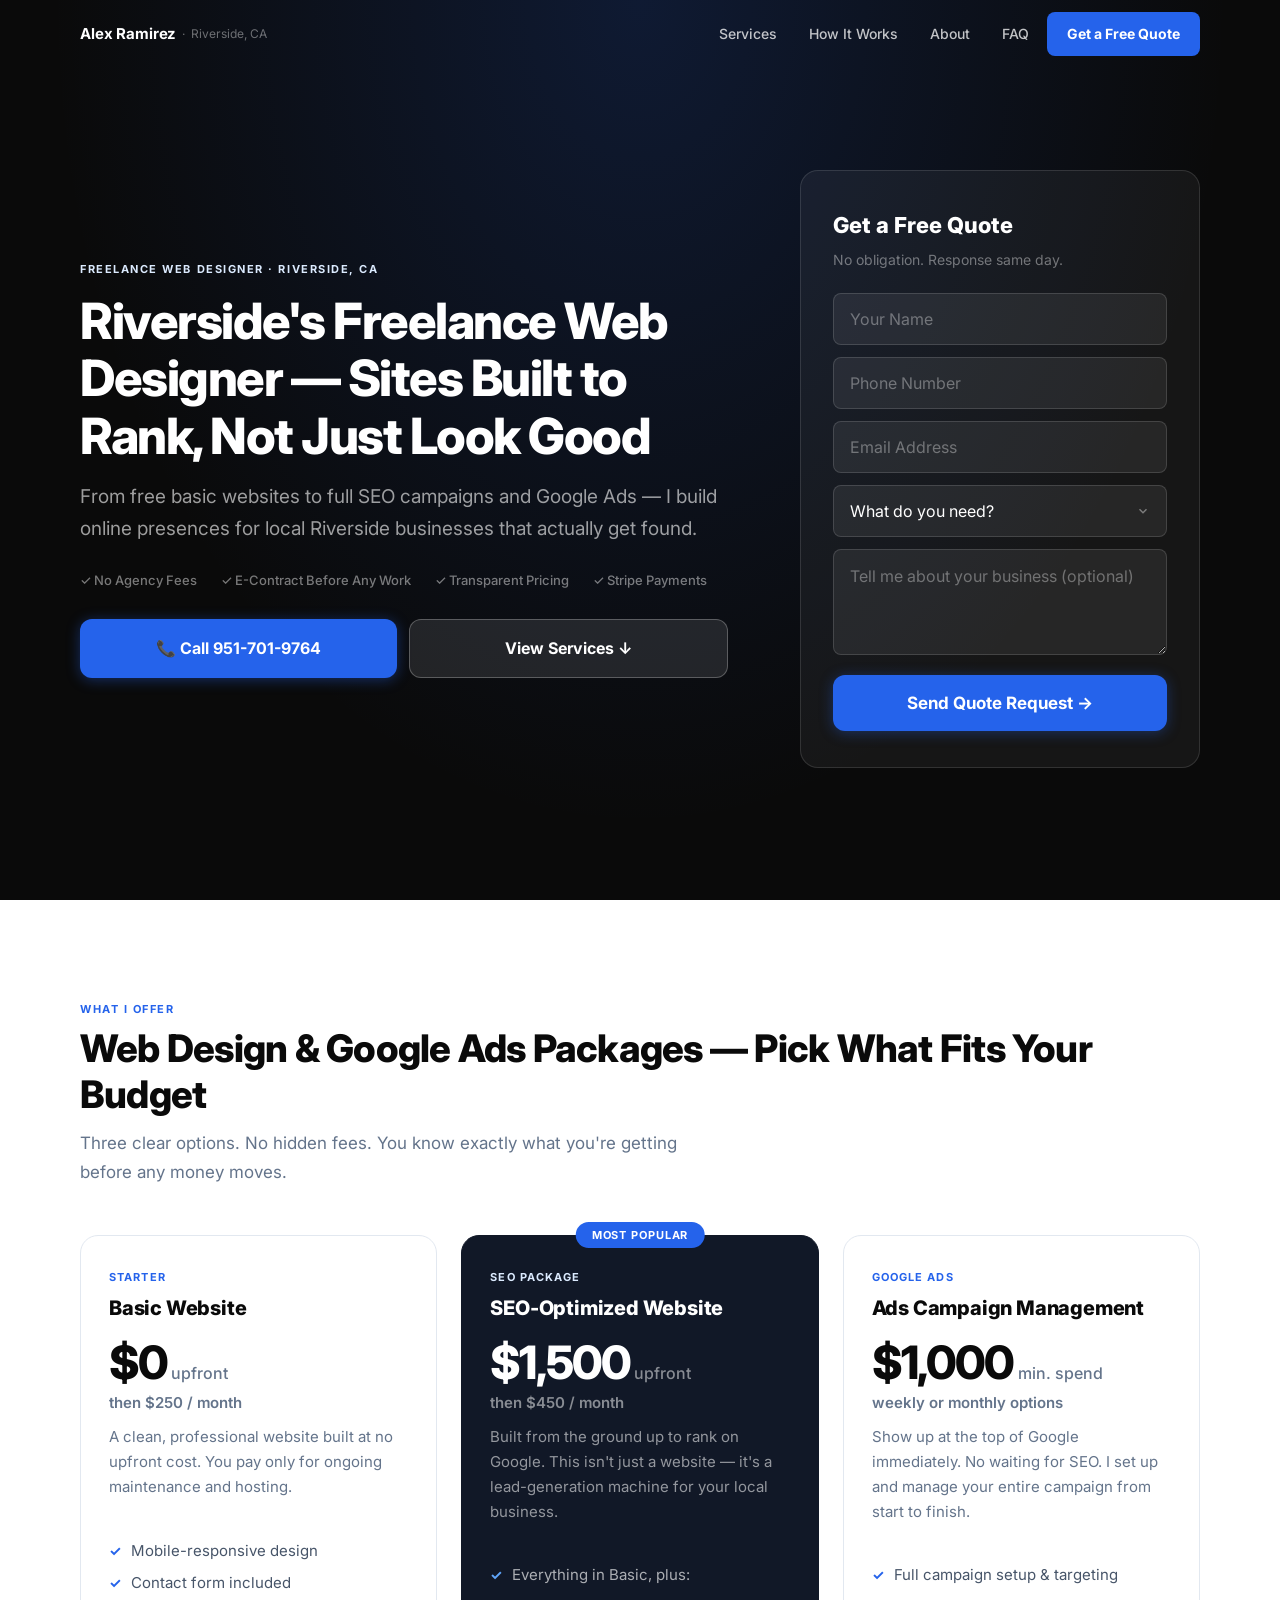
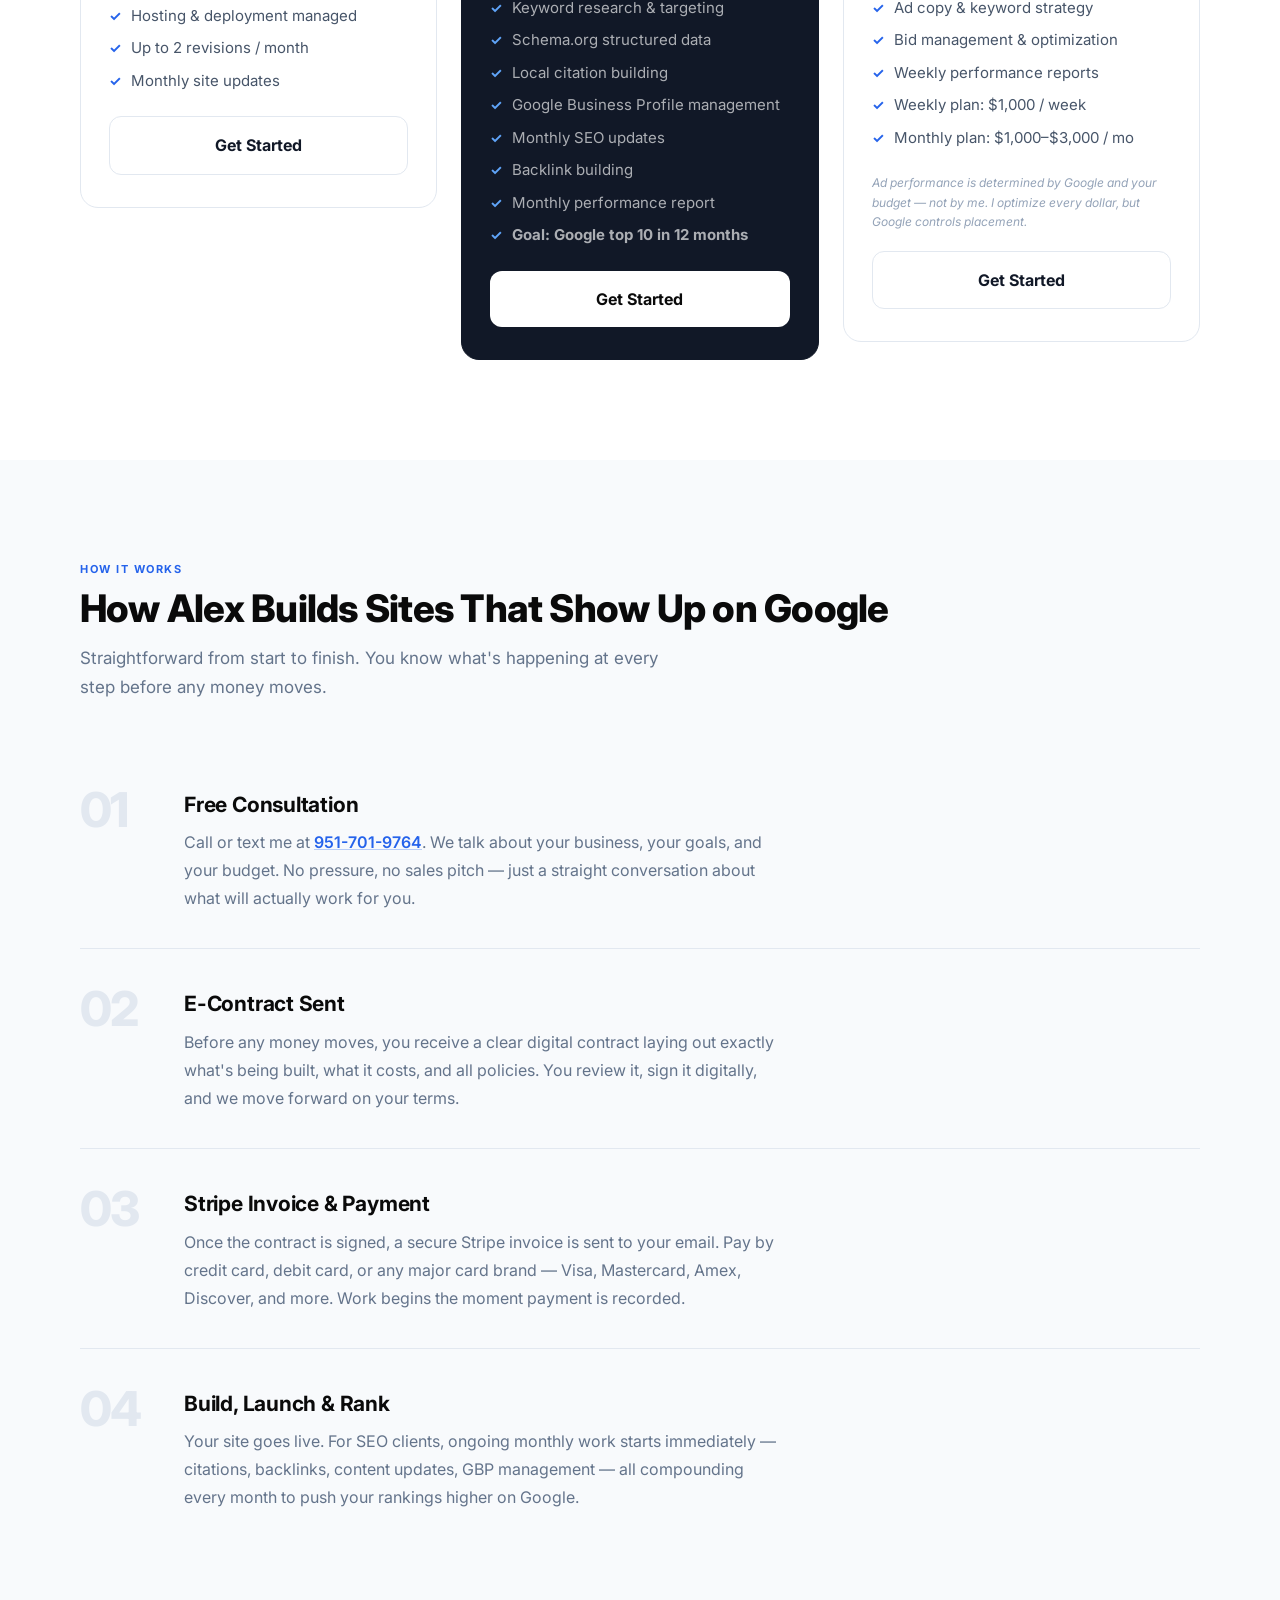
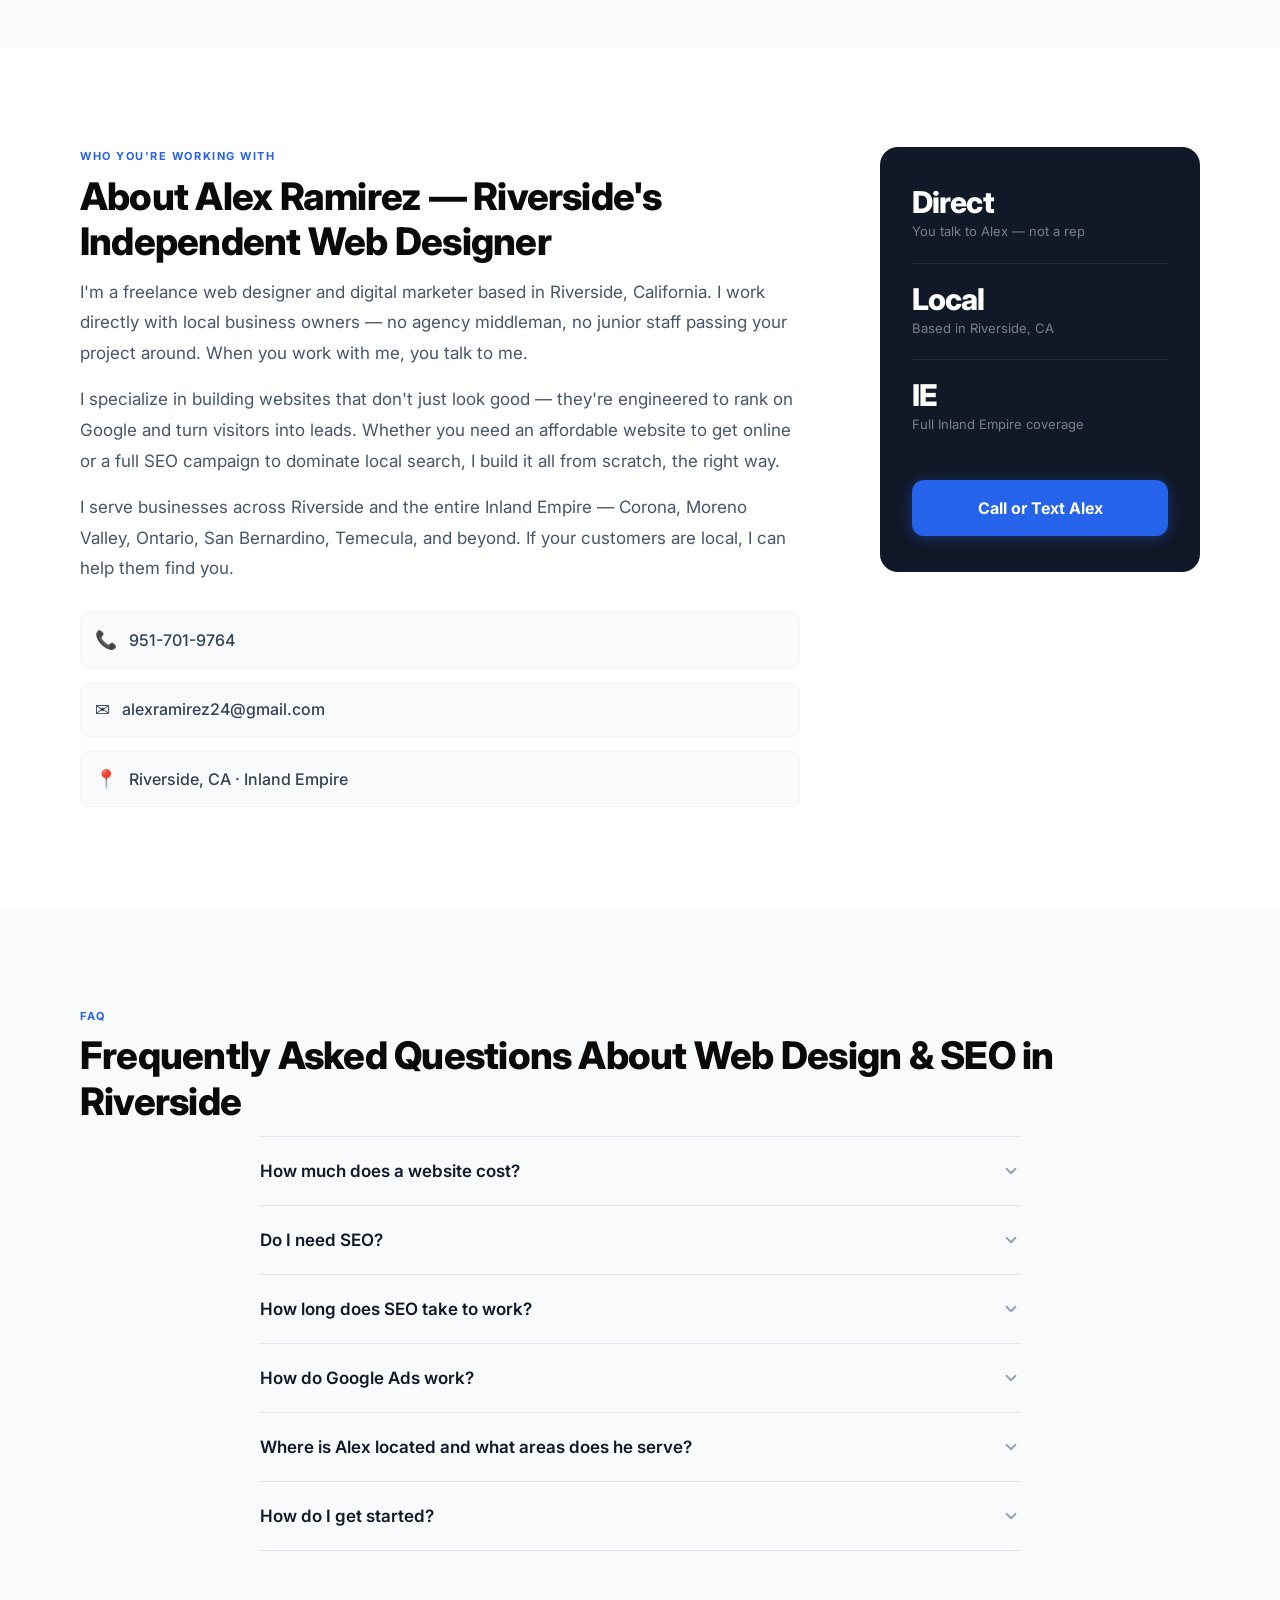
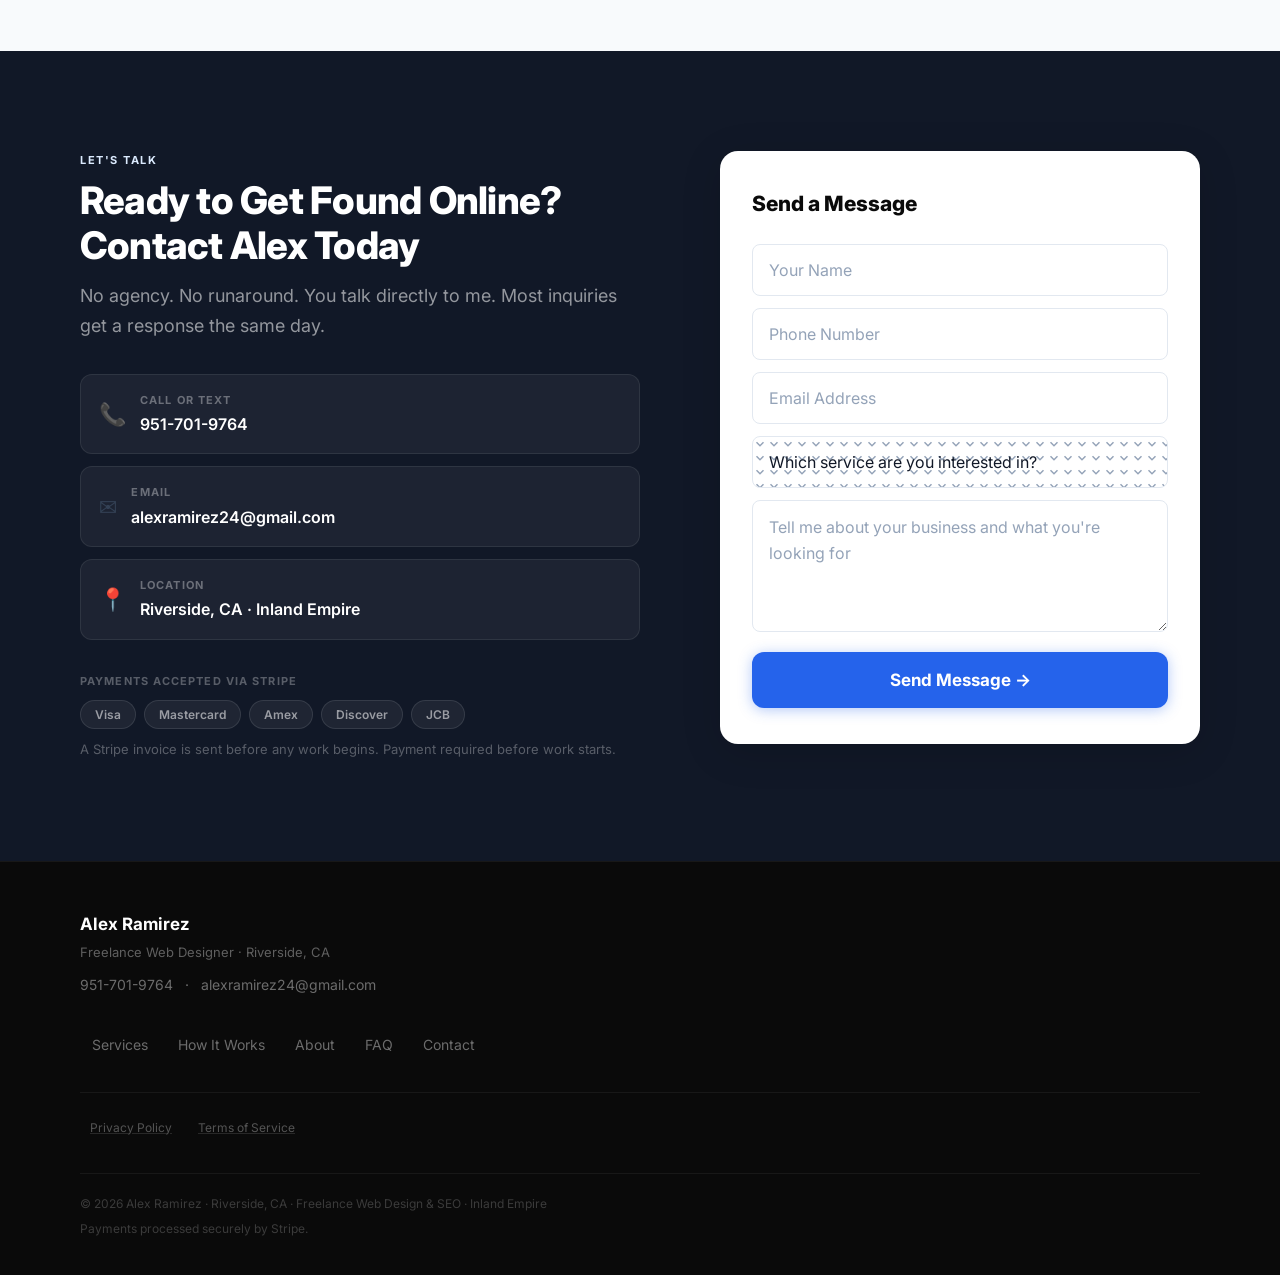
==== commit e4826be6: "Add Privacy Policy and Terms of Service pages for Stripe verification Required by Stripe to verify b" ====
--- a/index.html
+++ b/index.html
@@ -5,7 +5,7 @@
   <meta name="viewport" content="width=device-width, initial-scale=1.0">
 
   <!-- SEO Meta -->
-  <title>Web Designer Riverside CA | Alex Ramirez Dev</title>
+  <title>Web Designer Riverside CA | Alex Ramirez</title>
   <meta name="description" content="Riverside CA web designer building sites that rank & convert. Basic, SEO, or Google Ads packages. Call Alex: 951-701-9764. Free quote.">
   <link rel="canonical" href="https://alexramirez.dev/">
 
@@ -14,12 +14,18 @@
   <meta property="og:url" content="https://alexramirez.dev/">
   <meta property="og:title" content="Alex Ramirez — Riverside's Web Designer for Sites That Actually Get Found">
   <meta property="og:description" content="From $250/mo basic sites to full SEO campaigns — Alex Ramirez builds and ranks local business websites in Riverside, CA. Free quote. 951-701-9764.">
+  <meta property="og:image" content="https://alexramirez.dev/og-image.jpg">
+  <meta property="og:image:width" content="1200">
+  <meta property="og:image:height" content="630">
+  <meta property="og:image:alt" content="Alex Ramirez — Freelance Web Designer in Riverside, CA">
   <meta property="og:locale" content="en_US">
 
   <!-- Twitter Card -->
   <meta name="twitter:card" content="summary_large_image">
   <meta name="twitter:title" content="Alex Ramirez — Riverside's Web Designer for Sites That Actually Get Found">
   <meta name="twitter:description" content="From $250/mo basic sites to full SEO campaigns — Alex Ramirez builds and ranks local business websites in Riverside, CA.">
+  <meta name="twitter:image" content="https://alexramirez.dev/og-image.jpg">
+  <meta name="twitter:image:alt" content="Alex Ramirez — Freelance Web Designer in Riverside, CA">
 
   <!-- Fonts -->
   <link rel="preconnect" href="https://fonts.googleapis.com">
@@ -28,31 +34,81 @@
   <noscript><link href="https://fonts.googleapis.com/css2?family=Inter:wght@400;500;600;700;800&display=swap" rel="stylesheet"></noscript>
 
   <!-- Styles -->
-  <link rel="preload" href="styles.css" as="style" onload="this.rel='stylesheet'">
-  <noscript><link rel="stylesheet" href="styles.css"></noscript>
+  <link rel="stylesheet" href="styles.css">
+  <noscript><style>.reveal,.reveal-left,.reveal-right{opacity:1;transform:none}</style></noscript>
 
   <!-- Person + Services Schema -->
   <script type="application/ld+json">
   {
     "@context": "https://schema.org",
     "@type": "Person",
+    "@id": "https://alexramirez.dev/#person",
     "name": "Alex Ramirez",
+    "description": "Freelance web designer based in Riverside, CA specializing in local SEO-optimized websites and Google Ads campaign management for Inland Empire small businesses.",
     "jobTitle": "Freelance Web Designer",
     "telephone": "+19517019764",
     "email": "alexramirez24@gmail.com",
     "url": "https://alexramirez.dev",
+    "image": "https://alexramirez.dev/og-image.jpg",
+    "sameAs": [
+      "https://www.linkedin.com/in/alexramirez",
+      "https://www.facebook.com/alexramirezdev",
+      "https://g.co/kgs/alexramirezriversideca"
+    ],
+    "knowsAbout": [
+      "Web Design",
+      "Local SEO",
+      "Search Engine Optimization",
+      "Google Ads",
+      "Schema Markup",
+      "Google Business Profile Management",
+      "Citation Building",
+      "Riverside CA Small Business Marketing"
+    ],
     "address": {
       "@type": "PostalAddress",
       "addressLocality": "Riverside",
       "addressRegion": "CA",
       "addressCountry": "US"
     },
-    "areaServed": {
-      "@type": "City",
-      "name": "Riverside",
-      "addressRegion": "CA",
-      "addressCountry": "US"
-    },
+    "areaServed": [
+      {
+        "@type": "City",
+        "name": "Riverside",
+        "addressRegion": "CA",
+        "addressCountry": "US"
+      },
+      {
+        "@type": "City",
+        "name": "Corona",
+        "addressRegion": "CA",
+        "addressCountry": "US"
+      },
+      {
+        "@type": "City",
+        "name": "Moreno Valley",
+        "addressRegion": "CA",
+        "addressCountry": "US"
+      },
+      {
+        "@type": "City",
+        "name": "Ontario",
+        "addressRegion": "CA",
+        "addressCountry": "US"
+      },
+      {
+        "@type": "City",
+        "name": "San Bernardino",
+        "addressRegion": "CA",
+        "addressCountry": "US"
+      },
+      {
+        "@type": "City",
+        "name": "Temecula",
+        "addressRegion": "CA",
+        "addressCountry": "US"
+      }
+    ],
     "hasOfferCatalog": {
       "@type": "OfferCatalog",
       "name": "Web Design & Digital Marketing Services",
@@ -65,7 +121,7 @@
             "name": "Basic Website",
             "description": "A professionally designed website built at no upfront cost. Includes ongoing maintenance and hosting support for $250 per month.",
             "serviceType": "Web Design",
-            "provider": { "@type": "Person", "name": "Alex Ramirez", "url": "https://alexramirez.dev" },
+            "provider": { "@type": "Person", "@id": "https://alexramirez.dev/#person" },
             "offers": {
               "@type": "Offer",
               "priceSpecification": { "@type": "UnitPriceSpecification", "price": "250.00", "priceCurrency": "USD", "unitCode": "MON", "billingIncrement": 1 }
@@ -80,7 +136,7 @@
             "name": "SEO-Optimized Website",
             "description": "A fully SEO-optimized website built to rank in Google's top 10 for local Riverside, CA search terms. Includes keyword research, on-page SEO, schema markup, citation building, and monthly maintenance.",
             "serviceType": "Search Engine Optimization",
-            "provider": { "@type": "Person", "name": "Alex Ramirez", "url": "https://alexramirez.dev" },
+            "provider": { "@type": "Person", "@id": "https://alexramirez.dev/#person" },
             "offers": {
               "@type": "Offer",
               "priceSpecification": [
@@ -98,7 +154,7 @@
             "name": "Google Ads Campaign Management",
             "description": "Full Google Ads campaign setup and ongoing management. Minimum $1,000/month ad spend. Weekly at $1,000/week or monthly at $1,000–$3,000/month.",
             "serviceType": "Google Ads Management",
-            "provider": { "@type": "Person", "name": "Alex Ramirez", "url": "https://alexramirez.dev" },
+            "provider": { "@type": "Person", "@id": "https://alexramirez.dev/#person" },
             "offers": {
               "@type": "Offer",
               "priceSpecification": { "@type": "UnitPriceSpecification", "name": "Minimum monthly ad spend", "price": "1000.00", "priceCurrency": "USD", "unitCode": "MON", "billingIncrement": 1 }
@@ -115,12 +171,11 @@
   {
     "@context": "https://schema.org",
     "@type": "FAQPage",
-    "url": "https://alexramirez.dev",
     "mainEntity": [
       {
         "@type": "Question",
         "name": "How much does a website cost?",
-        "acceptedAnswer": { "@type": "Answer", "text": "It depends on what you need. Alex offers a Basic Website with no upfront build cost — you only pay $250 per month for maintenance and hosting. If you want a site built to rank on Google, the SEO-Optimized Website package is $1,500 upfront plus $450 per month for ongoing SEO maintenance. Both options are designed for Riverside small businesses that want results without agency-level pricing." }
+        "acceptedAnswer": { "@type": "Answer", "text": "It depends on what you need. Alex offers a Basic Website with no upfront build cost — you only pay $250 per month for maintenance and hosting. If you want a site built to rank on Google, the SEO-Optimized Website package is $1,500 upfront plus $450 per month. Both options are designed for Riverside small businesses that want results without agency-level pricing." }
       },
       {
         "@type": "Question",
@@ -130,22 +185,22 @@
       {
         "@type": "Question",
         "name": "How long does SEO take to work?",
-        "acceptedAnswer": { "@type": "Answer", "text": "Most local SEO campaigns start showing measurable movement in 60 to 90 days, with significant ranking gains typically visible by month four to six. Alex focuses on Riverside-specific local SEO, which tends to produce faster results than national campaigns because the competition pool is smaller and more targetable." }
+        "acceptedAnswer": { "@type": "Answer", "text": "Most local SEO campaigns start showing measurable movement in 60 to 90 days, with significant ranking gains visible by months four to six. Alex focuses on Riverside-specific local SEO, which tends to produce faster results than national campaigns because the competition pool is smaller and more targetable." }
       },
       {
         "@type": "Question",
         "name": "How do Google Ads work?",
-        "acceptedAnswer": { "@type": "Answer", "text": "Google Ads put your business at the top of search results immediately — no waiting for SEO to kick in. You pay per click, and Alex manages everything: campaign setup, keyword targeting, ad copy, bid adjustments, and weekly performance reporting. The minimum ad spend is $1,000 per month. Weekly at $1,000/week or monthly at $1,000 to $3,000 per month." }
+        "acceptedAnswer": { "@type": "Answer", "text": "Google Ads put your business at the top of search results immediately — no waiting for SEO. You pay per click, and Alex manages everything: campaign setup, keyword targeting, ad copy, bid management, and weekly reporting. The minimum ad spend is $1,000/month. Weekly option at $1,000/week, monthly at $1,000–$3,000/month. The more you spend, the higher Google places your ads — that's Google's system, not mine." }
       },
       {
         "@type": "Question",
         "name": "Where is Alex located and what areas does he serve?",
-        "acceptedAnswer": { "@type": "Answer", "text": "Alex is based in Riverside, California. He works with local businesses across the Inland Empire — including Corona, Moreno Valley, Ontario, San Bernardino, and Temecula. Remote clients across Southern California are welcome." }
+        "acceptedAnswer": { "@type": "Answer", "text": "Alex is based in Riverside, California. He works with local businesses across the Inland Empire — including Corona, Moreno Valley, Ontario, San Bernardino, and Temecula. Remote clients across Southern California are welcome. Reach him at 951-701-9764 or alexramirez24@gmail.com." }
       },
       {
         "@type": "Question",
         "name": "How do I get started?",
-        "acceptedAnswer": { "@type": "Answer", "text": "Call or text Alex at 951-701-9764 or email alexramirez24@gmail.com. He'll ask a few questions about your business and budget, then give you a straight recommendation. No sales pitch, no obligation. Most clients are up and moving within a week of first contact." }
+        "acceptedAnswer": { "@type": "Answer", "text": "Call or text Alex at 951-701-9764 — that's the fastest way. You can also email alexramirez24@gmail.com or fill out the form on this page. He'll ask a few questions about your business and budget, then give you a straight recommendation. No sales pitch, no obligation. Most clients are up and moving within a week of first contact." }
       }
     ]
   }
@@ -175,7 +230,7 @@
   </header>
 
   <!-- MOBILE STICKY CTA -->
-  <div id="mobile-cta-bar" class="mobile-cta">
+  <div id="mobile-cta-bar" class="mobile-cta" role="region" aria-label="Quick contact">
     <a href="tel:+19517019764" class="mobile-cta__btn mobile-cta__btn--call">📞 Call Now</a>
     <a href="#contact" class="mobile-cta__btn mobile-cta__btn--quote">Get a Free Quote</a>
   </div>
@@ -206,18 +261,22 @@
             <div class="hero__card-title">Get a Free Quote</div>
             <div class="hero__card-sub">No obligation. Response same day.</div>
             <form class="inquiry-form" id="hero-form" novalidate>
-              <input type="checkbox" name="botcheck" style="display:none;" tabindex="-1" autocomplete="off" aria-hidden="true">
-              <div class="form-group">
-                <input class="form-input" type="text" name="name" placeholder="Your Name" required autocomplete="name">
-              </div>
-              <div class="form-group">
-                <input class="form-input" type="tel" name="phone" placeholder="Phone Number" required autocomplete="tel">
-              </div>
-              <div class="form-group">
-                <input class="form-input" type="email" name="email" placeholder="Email Address" required autocomplete="email">
-              </div>
-              <div class="form-group">
-                <select class="form-input form-select" name="service" required>
+              <input type="checkbox" name="botcheck" style="display:none;" aria-hidden="true">
+              <div class="form-group">
+                <label for="hero-name" class="sr-only">Your Name</label>
+                <input class="form-input" id="hero-name" type="text" name="name" placeholder="Your Name" required autocomplete="name" aria-required="true">
+              </div>
+              <div class="form-group">
+                <label for="hero-phone" class="sr-only">Phone Number</label>
+                <input class="form-input" id="hero-phone" type="tel" name="phone" placeholder="Phone Number" required autocomplete="tel" aria-required="true">
+              </div>
+              <div class="form-group">
+                <label for="hero-email" class="sr-only">Email Address</label>
+                <input class="form-input" id="hero-email" type="email" name="email" placeholder="Email Address" required autocomplete="email" aria-required="true">
+              </div>
+              <div class="form-group">
+                <label for="hero-service" class="sr-only">Service you need</label>
+                <select class="form-input form-select" id="hero-service" name="service" required aria-required="true">
                   <option value="" disabled selected>What do you need?</option>
                   <option value="Basic Website — $250/mo">Basic Website — $250/mo</option>
                   <option value="SEO Website — $1,500 + $450/mo">SEO-Optimized Website — $1,500 + $450/mo</option>
@@ -226,7 +285,8 @@
                 </select>
               </div>
               <div class="form-group">
-                <textarea class="form-input form-textarea" name="message" placeholder="Tell me about your business (optional)" rows="3"></textarea>
+                <label for="hero-message" class="sr-only">Tell me about your business (optional)</label>
+                <textarea class="form-input form-textarea" id="hero-message" name="message" placeholder="Tell me about your business (optional)" rows="3"></textarea>
               </div>
               <button type="submit" class="btn btn--submit">Send Quote Request →</button>
             </form>
@@ -398,7 +458,7 @@
               <div class="about__card-value">IE</div>
               <div class="about__card-label">Full Inland Empire coverage</div>
             </div>
-            <a href="tel:+19517019764" class="btn btn--primary" style="margin-top:24px;display:block;text-align:center;">Call or Text Alex</a>
+            <a href="tel:+19517019764" class="btn btn--primary btn--card-cta">Call or Text Alex</a>
           </div>
         </div>
       </div>
@@ -413,73 +473,73 @@
         <div class="faq__list">
 
           <div class="faq__item">
-            <button class="faq__q" aria-expanded="false">
+            <button class="faq__q" aria-expanded="false" aria-controls="faq-a-1">
               <span>How much does a website cost?</span>
               <span class="faq__chevron" aria-hidden="true">
                 <svg width="18" height="18" viewBox="0 0 24 24" fill="none" stroke="currentColor" stroke-width="2.5" stroke-linecap="round" stroke-linejoin="round"><polyline points="6 9 12 15 18 9"/></svg>
               </span>
             </button>
-            <div class="faq__a">
+            <div class="faq__a" id="faq-a-1">
               <p>It depends on what you need. Alex offers a Basic Website with no upfront build cost — you only pay $250 per month for maintenance and hosting. If you want a site built to rank on Google, the SEO-Optimized Website package is $1,500 upfront plus $450 per month. Both options are designed for Riverside small businesses that want results without agency-level pricing.</p>
             </div>
           </div>
 
           <div class="faq__item">
-            <button class="faq__q" aria-expanded="false">
+            <button class="faq__q" aria-expanded="false" aria-controls="faq-a-2">
               <span>Do I need SEO?</span>
               <span class="faq__chevron" aria-hidden="true">
                 <svg width="18" height="18" viewBox="0 0 24 24" fill="none" stroke="currentColor" stroke-width="2.5" stroke-linecap="round" stroke-linejoin="round"><polyline points="6 9 12 15 18 9"/></svg>
               </span>
             </button>
-            <div class="faq__a">
+            <div class="faq__a" id="faq-a-2">
               <p>If your customers search Google before they buy — and most do — then yes. A website without SEO is invisible. Alex's SEO-Optimized Website package is built specifically to rank in Google's top 10 for local Riverside, CA searches. Without it, your site may exist but won't be found by people actively looking for what you offer.</p>
             </div>
           </div>
 
           <div class="faq__item">
-            <button class="faq__q" aria-expanded="false">
+            <button class="faq__q" aria-expanded="false" aria-controls="faq-a-3">
               <span>How long does SEO take to work?</span>
               <span class="faq__chevron" aria-hidden="true">
                 <svg width="18" height="18" viewBox="0 0 24 24" fill="none" stroke="currentColor" stroke-width="2.5" stroke-linecap="round" stroke-linejoin="round"><polyline points="6 9 12 15 18 9"/></svg>
               </span>
             </button>
-            <div class="faq__a">
+            <div class="faq__a" id="faq-a-3">
               <p>Most local SEO campaigns start showing measurable movement in 60 to 90 days, with significant ranking gains visible by months four to six. Alex focuses on Riverside-specific local SEO, which tends to produce faster results than national campaigns because the competition pool is smaller and more targetable.</p>
             </div>
           </div>
 
           <div class="faq__item">
-            <button class="faq__q" aria-expanded="false">
+            <button class="faq__q" aria-expanded="false" aria-controls="faq-a-4">
               <span>How do Google Ads work?</span>
               <span class="faq__chevron" aria-hidden="true">
                 <svg width="18" height="18" viewBox="0 0 24 24" fill="none" stroke="currentColor" stroke-width="2.5" stroke-linecap="round" stroke-linejoin="round"><polyline points="6 9 12 15 18 9"/></svg>
               </span>
             </button>
-            <div class="faq__a">
+            <div class="faq__a" id="faq-a-4">
               <p>Google Ads put your business at the top of search results immediately — no waiting for SEO. You pay per click, and Alex manages everything: campaign setup, keyword targeting, ad copy, bid management, and weekly reporting. The minimum ad spend is $1,000/month. Weekly option at $1,000/week, monthly at $1,000–$3,000/month. The more you spend, the higher Google places your ads — that's Google's system, not mine.</p>
             </div>
           </div>
 
           <div class="faq__item">
-            <button class="faq__q" aria-expanded="false">
+            <button class="faq__q" aria-expanded="false" aria-controls="faq-a-5">
               <span>Where is Alex located and what areas does he serve?</span>
               <span class="faq__chevron" aria-hidden="true">
                 <svg width="18" height="18" viewBox="0 0 24 24" fill="none" stroke="currentColor" stroke-width="2.5" stroke-linecap="round" stroke-linejoin="round"><polyline points="6 9 12 15 18 9"/></svg>
               </span>
             </button>
-            <div class="faq__a">
+            <div class="faq__a" id="faq-a-5">
               <p>Alex is based in Riverside, California. He works with local businesses across the Inland Empire — including Corona, Moreno Valley, Ontario, San Bernardino, and Temecula. Remote clients across Southern California are welcome. Reach him at <a href="tel:+19517019764">951-701-9764</a> or <a href="mailto:alexramirez24@gmail.com">alexramirez24@gmail.com</a>.</p>
             </div>
           </div>
 
           <div class="faq__item">
-            <button class="faq__q" aria-expanded="false">
+            <button class="faq__q" aria-expanded="false" aria-controls="faq-a-6">
               <span>How do I get started?</span>
               <span class="faq__chevron" aria-hidden="true">
                 <svg width="18" height="18" viewBox="0 0 24 24" fill="none" stroke="currentColor" stroke-width="2.5" stroke-linecap="round" stroke-linejoin="round"><polyline points="6 9 12 15 18 9"/></svg>
               </span>
             </button>
-            <div class="faq__a">
+            <div class="faq__a" id="faq-a-6">
               <p>Call or text Alex at <a href="tel:+19517019764">951-701-9764</a> — that's the fastest way. You can also email <a href="mailto:alexramirez24@gmail.com">alexramirez24@gmail.com</a> or fill out the form on this page. He'll ask a few questions about your business and budget, then give you a straight recommendation. No sales pitch, no obligation. Most clients are up and moving within a week of first contact.</p>
             </div>
           </div>
@@ -534,18 +594,22 @@
           <div class="contact__form-card">
             <div class="contact__form-title">Send a Message</div>
             <form class="inquiry-form" id="contact-form" novalidate>
-              <input type="checkbox" name="botcheck" style="display:none;" tabindex="-1" autocomplete="off" aria-hidden="true">
-              <div class="form-group">
-                <input class="form-input" type="text" name="name" placeholder="Your Name" required autocomplete="name">
-              </div>
-              <div class="form-group">
-                <input class="form-input" type="tel" name="phone" placeholder="Phone Number" required autocomplete="tel">
-              </div>
-              <div class="form-group">
-                <input class="form-input" type="email" name="email" placeholder="Email Address" required autocomplete="email">
-              </div>
-              <div class="form-group">
-                <select class="form-input form-select" name="service" required>
+              <input type="checkbox" name="botcheck" style="display:none;" aria-hidden="true">
+              <div class="form-group">
+                <label for="contact-name" class="sr-only">Your Name</label>
+                <input class="form-input" id="contact-name" type="text" name="name" placeholder="Your Name" required autocomplete="name" aria-required="true">
+              </div>
+              <div class="form-group">
+                <label for="contact-phone" class="sr-only">Phone Number</label>
+                <input class="form-input" id="contact-phone" type="tel" name="phone" placeholder="Phone Number" required autocomplete="tel" aria-required="true">
+              </div>
+              <div class="form-group">
+                <label for="contact-email" class="sr-only">Email Address</label>
+                <input class="form-input" id="contact-email" type="email" name="email" placeholder="Email Address" required autocomplete="email" aria-required="true">
+              </div>
+              <div class="form-group">
+                <label for="contact-service" class="sr-only">Service you are interested in</label>
+                <select class="form-input form-select" id="contact-service" name="service" required aria-required="true">
                   <option value="" disabled selected>Which service are you interested in?</option>
                   <option value="Basic Website — $250/mo">Basic Website — $250/mo</option>
                   <option value="SEO Website — $1,500 + $450/mo">SEO-Optimized Website — $1,500 + $450/mo</option>
@@ -554,7 +618,8 @@
                 </select>
               </div>
               <div class="form-group">
-                <textarea class="form-input form-textarea" name="message" placeholder="Tell me about your business and what you're looking for" rows="4"></textarea>
+                <label for="contact-message" class="sr-only">Tell me about your business and what you are looking for</label>
+                <textarea class="form-input form-textarea" id="contact-message" name="message" placeholder="Tell me about your business and what you're looking for" rows="4"></textarea>
               </div>
               <button type="submit" class="btn btn--submit">Send Message →</button>
             </form>
@@ -585,12 +650,17 @@
         <a href="#faq">FAQ</a>
         <a href="#contact">Contact</a>
       </nav>
+      <div class="footer__legal">
+        <a href="/privacy.html">Privacy Policy</a>
+        <a href="/terms.html">Terms of Service</a>
+      </div>
       <div class="footer__bottom">
         <p>&copy; 2026 Alex Ramirez · Riverside, CA · Freelance Web Design &amp; SEO · Inland Empire</p>
+        <p class="footer__bottom-stripe">Payments processed securely by Stripe.</p>
       </div>
     </div>
   </footer>
 
-  <script src="main.js" defer></script>
+  <script src="main.js"></script>
 </body>
 </html>
--- a/styles.css
+++ b/styles.css
@@ -32,9 +32,22 @@
   --font: 'Inter', system-ui, -apple-system, sans-serif;
 }
 
+/* ── SCREEN READER ONLY UTILITY ── */
+.sr-only {
+  position: absolute;
+  width: 1px;
+  height: 1px;
+  padding: 0;
+  margin: -1px;
+  overflow: hidden;
+  clip: rect(0, 0, 0, 0);
+  white-space: nowrap;
+  border-width: 0;
+}
+
 /* ── RESET ── */
 *, *::before, *::after { margin: 0; padding: 0; box-sizing: border-box; }
-html { scroll-behavior: smooth; }
+html { scroll-behavior: auto; }
 body {
   font-family: var(--font);
   font-size: 16px;
@@ -191,6 +204,39 @@
 }
 .btn--submit:active:not(:disabled) { background: var(--blue-dk); transform: scale(0.98); }
 .btn--submit:disabled { opacity: 0.7; cursor: not-allowed; }
+
+/* ── FOCUS VISIBLE — keyboard navigation ── */
+.btn:focus-visible,
+.btn--nav:focus-visible,
+.btn--card:focus-visible,
+.btn--card-light:focus-visible,
+.btn--submit:focus-visible {
+  outline: 3px solid var(--blue);
+  outline-offset: 3px;
+}
+.header__nav-link:focus-visible {
+  outline: 2px solid rgba(255,255,255,0.8);
+  outline-offset: 2px;
+}
+.header__hamburger:focus-visible {
+  outline: 2px solid rgba(255,255,255,0.8);
+  outline-offset: 2px;
+}
+.form-input:focus-visible {
+  outline: 3px solid var(--blue);
+  outline-offset: 0;
+}
+.faq__q:focus-visible {
+  outline: 3px solid var(--blue);
+  outline-offset: 2px;
+  border-radius: var(--radius-sm);
+}
+.about__contact-item:focus-visible,
+.contact__method:focus-visible,
+.footer__nav a:focus-visible {
+  outline: 3px solid var(--blue);
+  outline-offset: 2px;
+}
 
 /* ── HEADER ── */
 .header {
@@ -760,6 +806,8 @@
 }
 
 .about__card-divider { height: 1px; background: rgba(255,255,255,0.08); }
+
+.btn--card-cta { margin-top: 24px; display: flex; text-align: center; }
 
 /* ── FAQ ── */
 .faq { background: var(--gray-50); }
@@ -805,7 +853,7 @@
   overflow: hidden;
   transition: max-height 0.35s ease;
 }
-.faq__item--open .faq__a { max-height: 500px; }
+.faq__item--open .faq__a { max-height: 1000px; }
 
 .faq__a p {
   font-size: 15px;
@@ -826,7 +874,7 @@
   gap: 48px;
 }
 @media (min-width: 1024px) {
-  .contact__inner { display: grid; grid-template-columns: 1fr 480px; flex-direction: unset; gap: 80px; align-items: start; }
+  .contact__inner { display: grid; grid-template-columns: 1fr 480px; gap: 80px; align-items: start; }
 }
 
 .contact__sub {
@@ -942,8 +990,31 @@
 }
 .footer__nav a:active { color: var(--white); background: rgba(255,255,255,0.06); }
 
+.footer__legal {
+  display: flex;
+  flex-wrap: wrap;
+  gap: 4px 6px;
+  border-top: 1px solid rgba(255,255,255,0.06);
+  padding-top: 16px;
+}
+.footer__legal a {
+  font-size: 12px;
+  color: rgba(255,255,255,0.3);
+  padding: 4px 10px;
+  min-height: 36px;
+  display: flex;
+  align-items: center;
+  border-radius: var(--radius-sm);
+  transition: var(--transition);
+  text-decoration: underline;
+  text-decoration-color: rgba(255,255,255,0.12);
+}
+.footer__legal a:active { color: rgba(255,255,255,0.65); background: rgba(255,255,255,0.05); }
+@media (hover: hover) { .footer__legal a:hover { color: rgba(255,255,255,0.65); background: rgba(255,255,255,0.05); } }
+
 .footer__bottom { border-top: 1px solid rgba(255,255,255,0.06); padding-top: 20px; }
 .footer__bottom p { font-size: 12px; color: rgba(255,255,255,0.2); line-height: 1.7; }
+.footer__bottom-stripe { margin-top: 4px; }
 
 /* ── SCROLL REVEAL ── */
 .reveal, .reveal-left, .reveal-right {
@@ -958,12 +1029,118 @@
   transform: none;
 }
 
+@media (prefers-reduced-motion: no-preference) {
+  html { scroll-behavior: smooth; }
+}
+
 @media (prefers-reduced-motion: reduce) {
   .reveal, .reveal-left, .reveal-right { opacity: 1; transform: none; transition: none; }
-  html { scroll-behavior: auto; }
 }
 
 /* ── REMOVE DESKTOP BODY PADDING ON MOBILE ── */
 @media (min-width: 900px) {
   body { padding-bottom: 0; }
 }
+
+/* ── POLICY PAGES (privacy.html, terms.html) ── */
+.policy-page { background: var(--white); }
+
+.policy-page__inner {
+  max-width: 760px;
+}
+
+.policy-page__back {
+  margin-bottom: 28px;
+}
+.policy-page__back--bottom {
+  margin-top: 48px;
+  margin-bottom: 0;
+  border-top: 1px solid var(--gray-200);
+  padding-top: 28px;
+}
+
+.policy-page__back-link {
+  font-size: 14px;
+  font-weight: 600;
+  color: var(--blue);
+  text-decoration: underline;
+  text-decoration-color: rgba(37,99,235,0.3);
+  transition: var(--transition);
+}
+.policy-page__back-link:active { color: var(--blue-dk); }
+@media (hover: hover) { .policy-page__back-link:hover { color: var(--blue-dk); } }
+
+.policy-page__h1 {
+  font-size: 28px;
+  font-weight: 800;
+  color: var(--black);
+  letter-spacing: -0.02em;
+  line-height: 1.2;
+  margin-bottom: 10px;
+}
+@media (min-width: 768px) { .policy-page__h1 { font-size: 38px; } }
+
+.policy-page__meta {
+  font-size: 13px;
+  color: var(--gray-400);
+  margin-bottom: 40px;
+  line-height: 1.6;
+}
+
+.policy-page__body h2 {
+  font-size: 18px;
+  font-weight: 700;
+  color: var(--black);
+  letter-spacing: -0.01em;
+  margin-top: 40px;
+  margin-bottom: 12px;
+}
+@media (min-width: 768px) { .policy-page__body h2 { font-size: 21px; } }
+.policy-page__body h2:first-child { margin-top: 0; }
+
+.policy-page__body h3 {
+  font-size: 15px;
+  font-weight: 700;
+  color: var(--gray-700);
+  margin-top: 24px;
+  margin-bottom: 8px;
+  text-transform: uppercase;
+  letter-spacing: 0.04em;
+  font-size: 12px;
+}
+
+.policy-page__body p {
+  font-size: 15px;
+  color: var(--gray-600);
+  line-height: 1.8;
+  margin-bottom: 14px;
+}
+@media (min-width: 768px) { .policy-page__body p { font-size: 16px; } }
+
+.policy-page__body ul {
+  list-style: disc;
+  padding-left: 24px;
+  margin-bottom: 14px;
+}
+
+.policy-page__body ul li {
+  font-size: 15px;
+  color: var(--gray-600);
+  line-height: 1.8;
+  margin-bottom: 6px;
+}
+@media (min-width: 768px) { .policy-page__body ul li { font-size: 16px; } }
+
+.policy-page__body a {
+  color: var(--blue);
+  text-decoration: underline;
+  text-decoration-color: rgba(37,99,235,0.3);
+}
+.policy-page__body a:active { color: var(--blue-dk); }
+@media (hover: hover) { .policy-page__body a:hover { color: var(--blue-dk); } }
+
+.policy-page__rule {
+  border: none;
+  border-top: 2px solid var(--gray-200);
+  margin: 40px 0 0;
+}
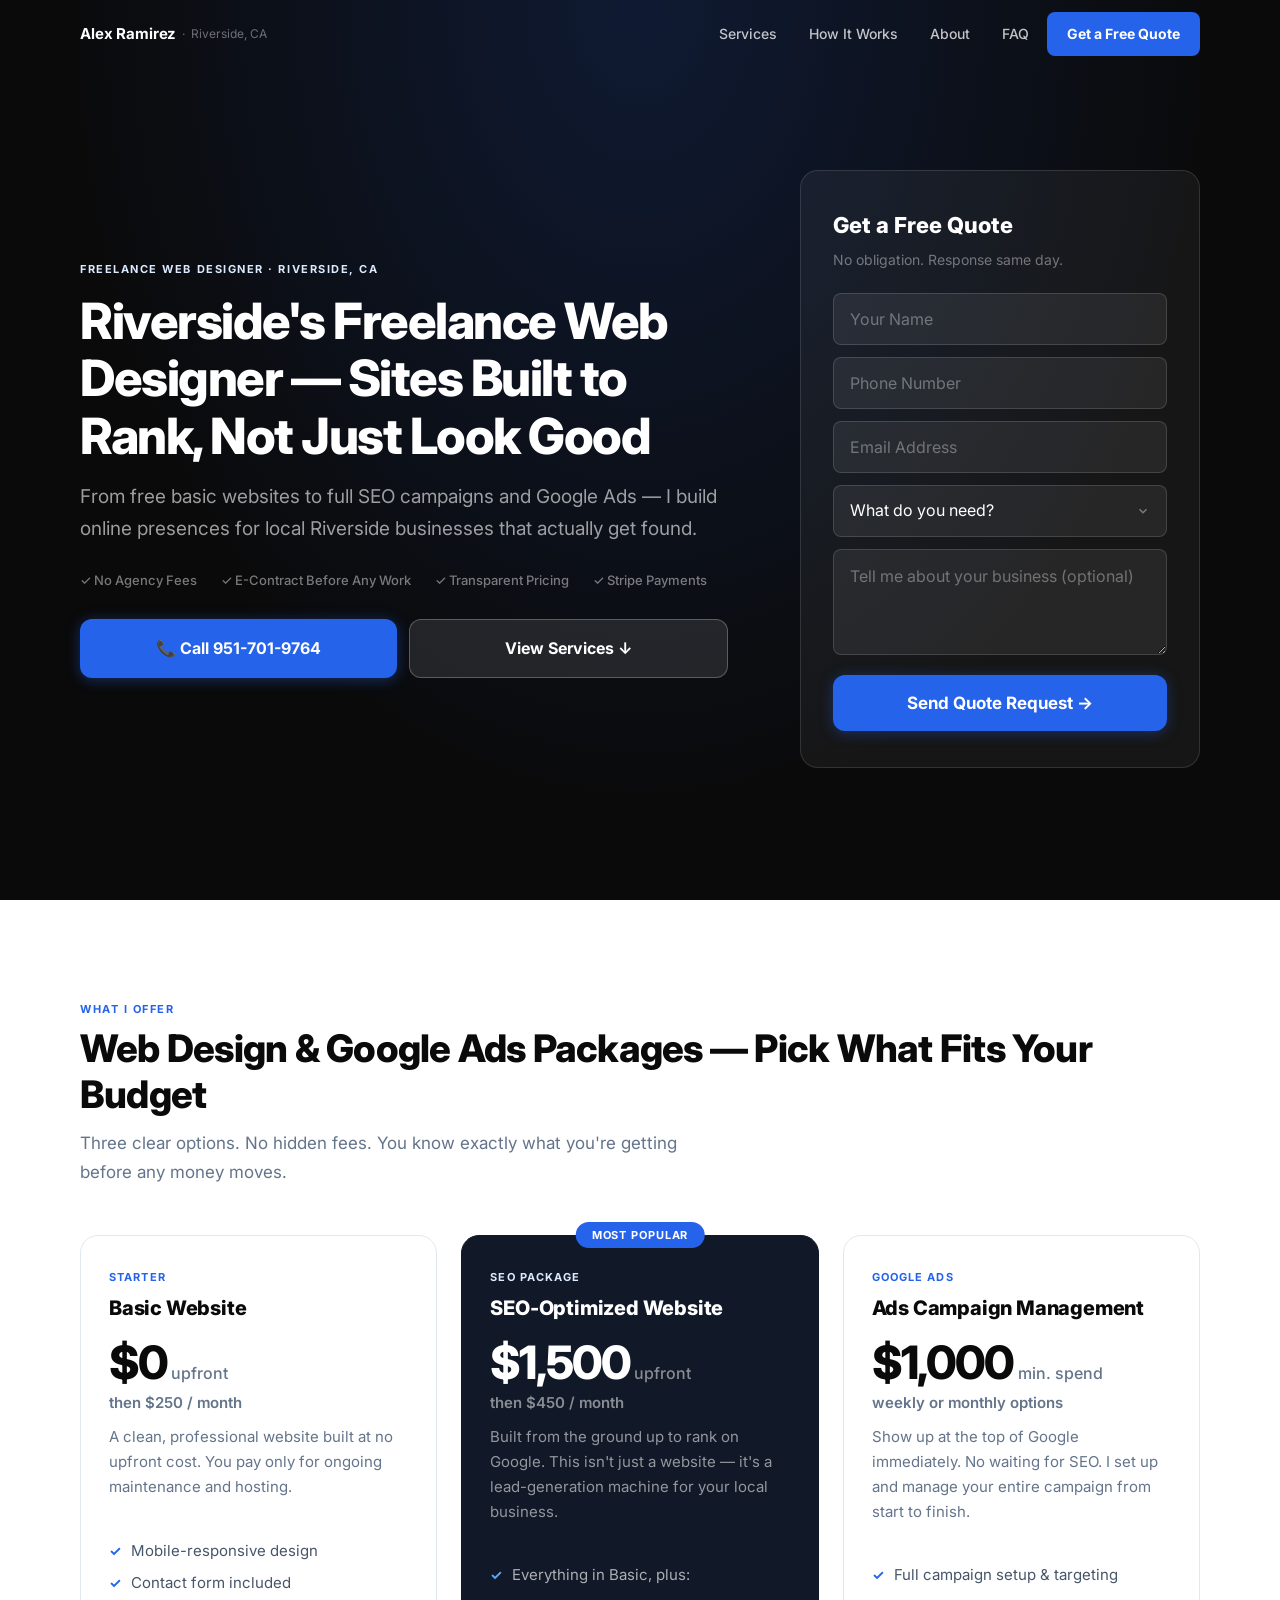
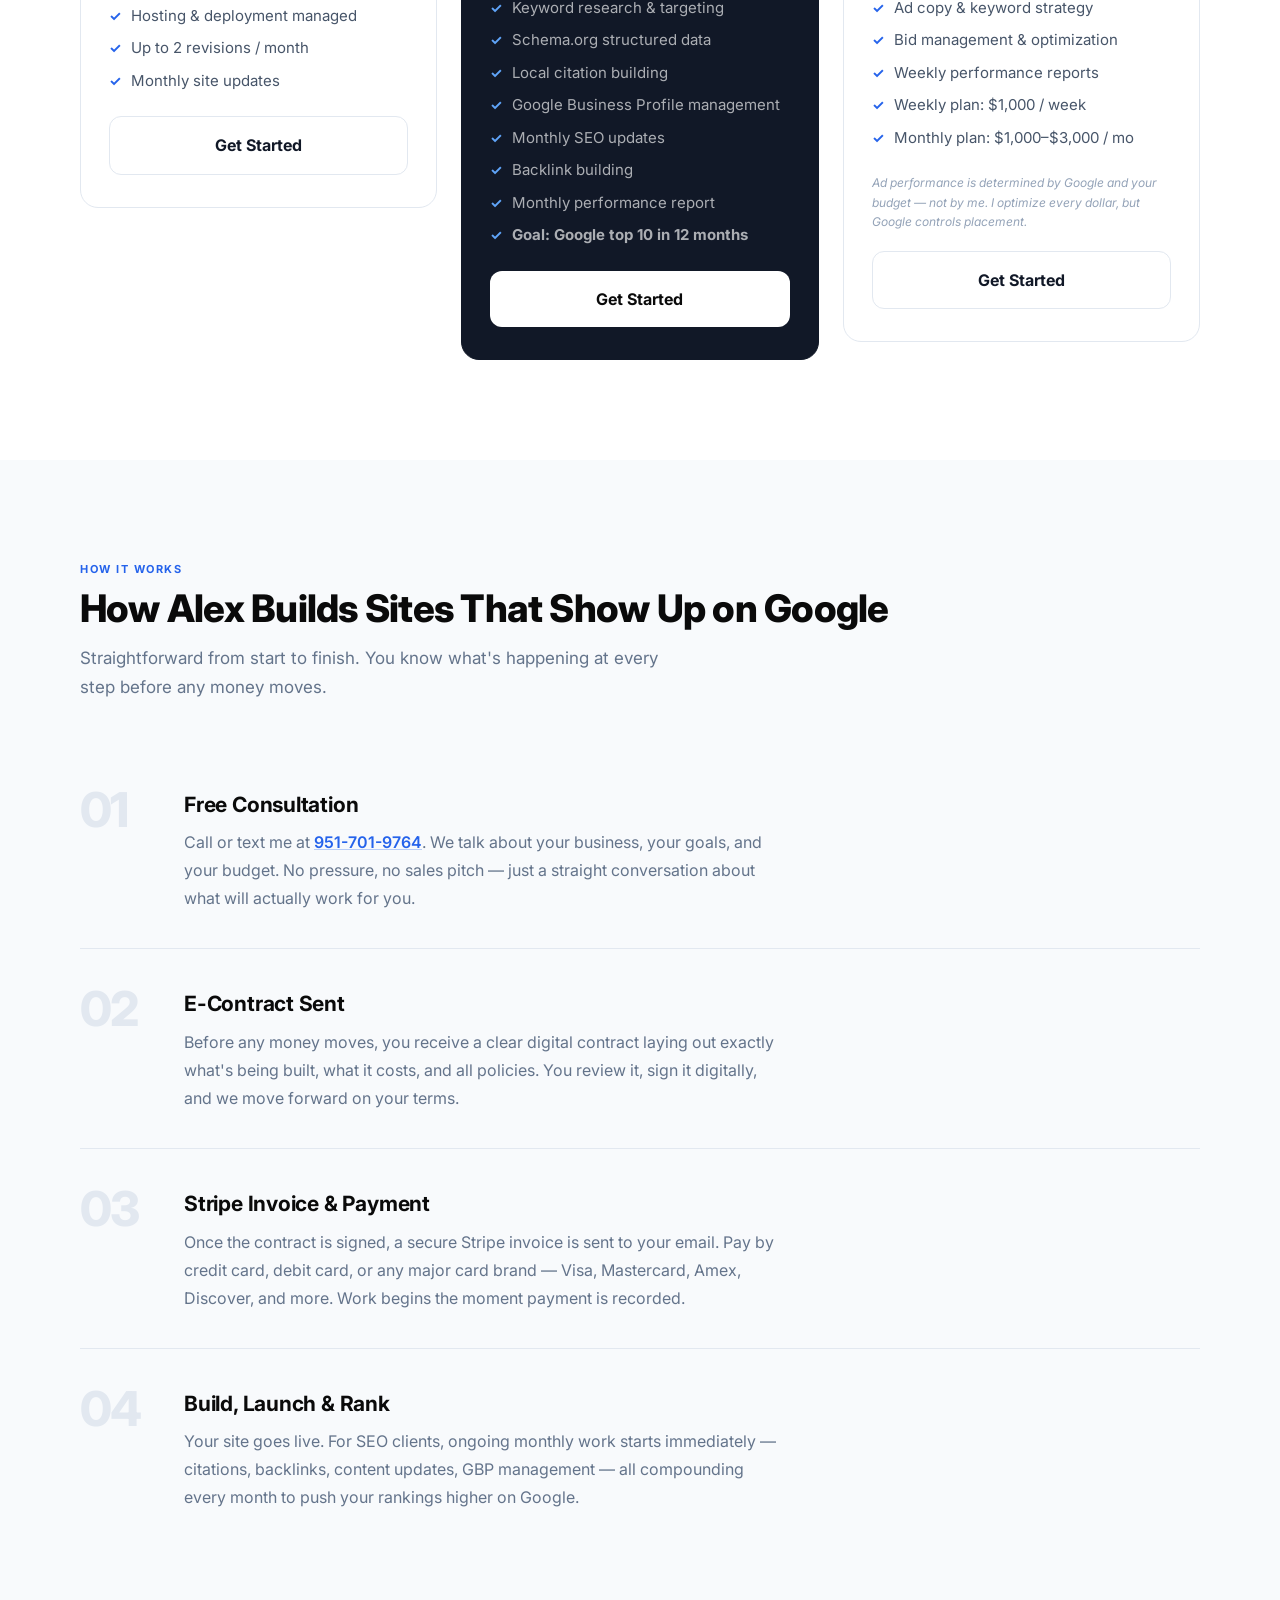
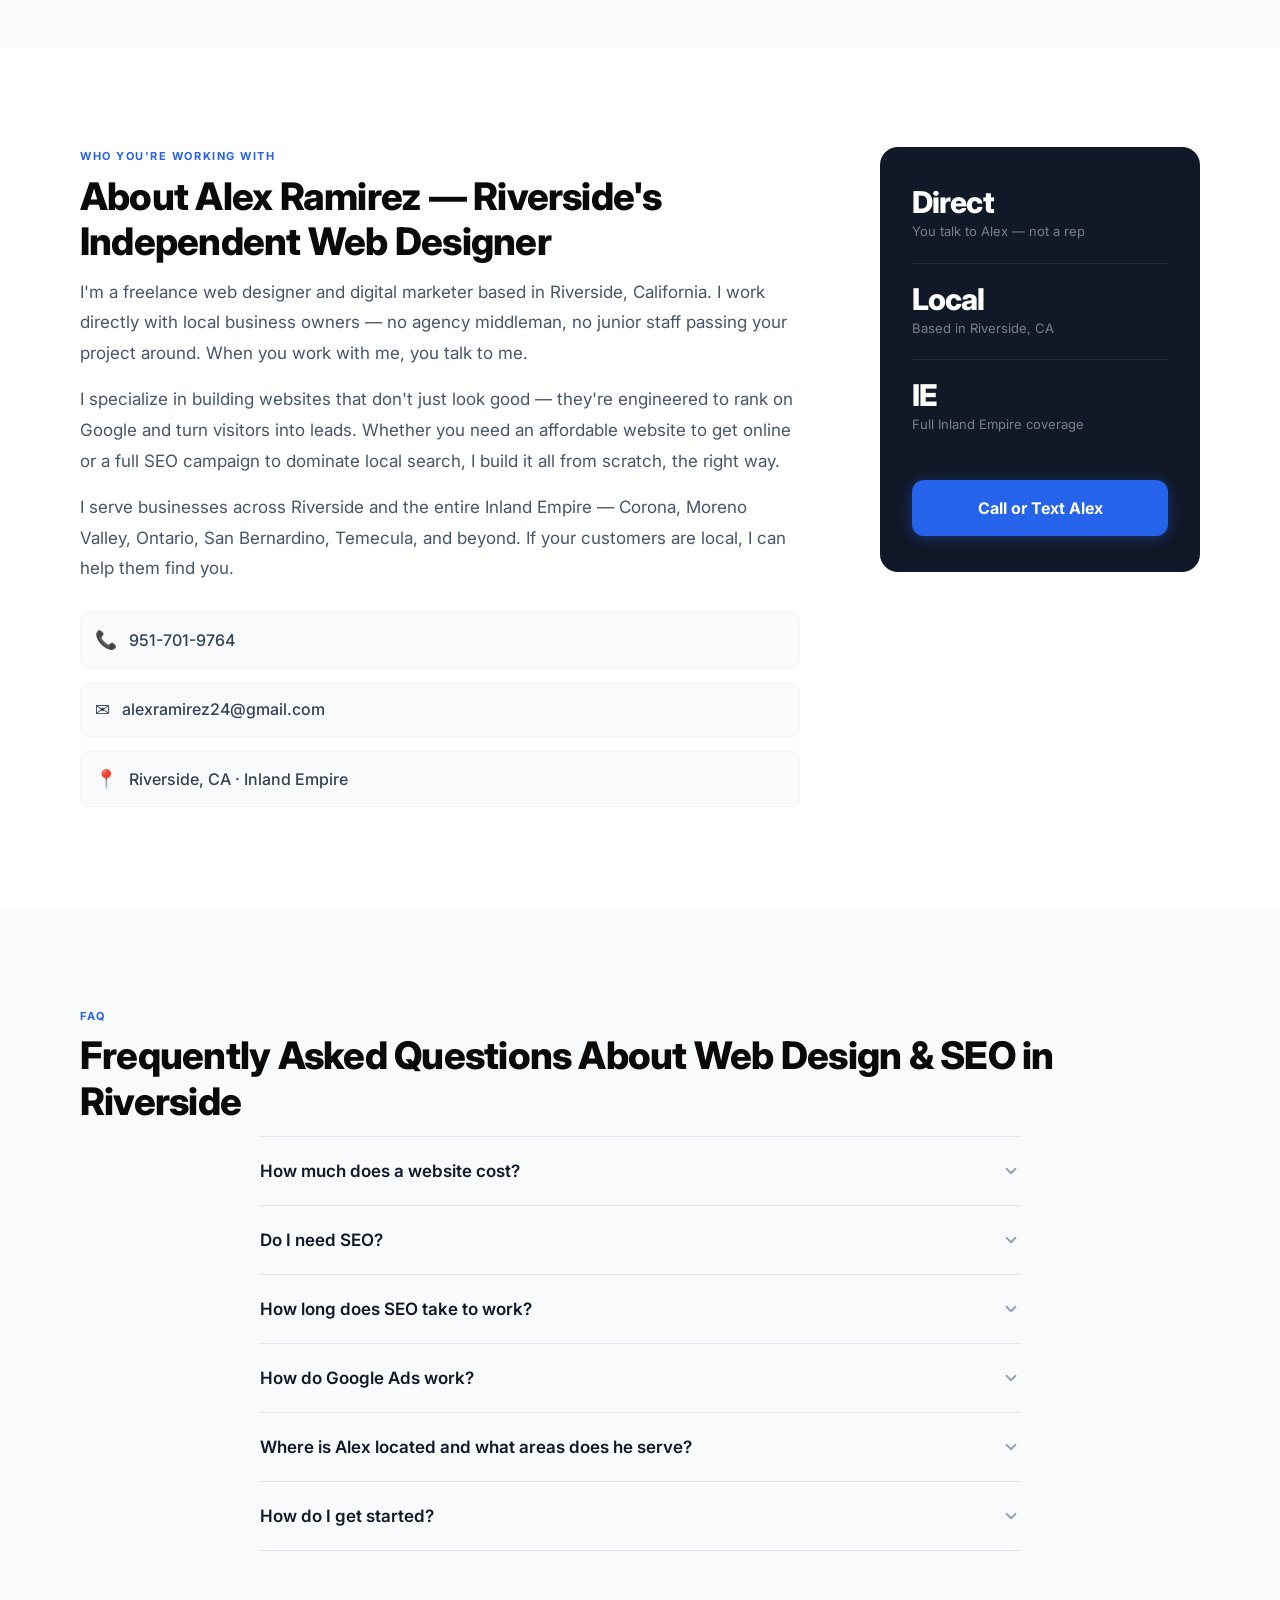
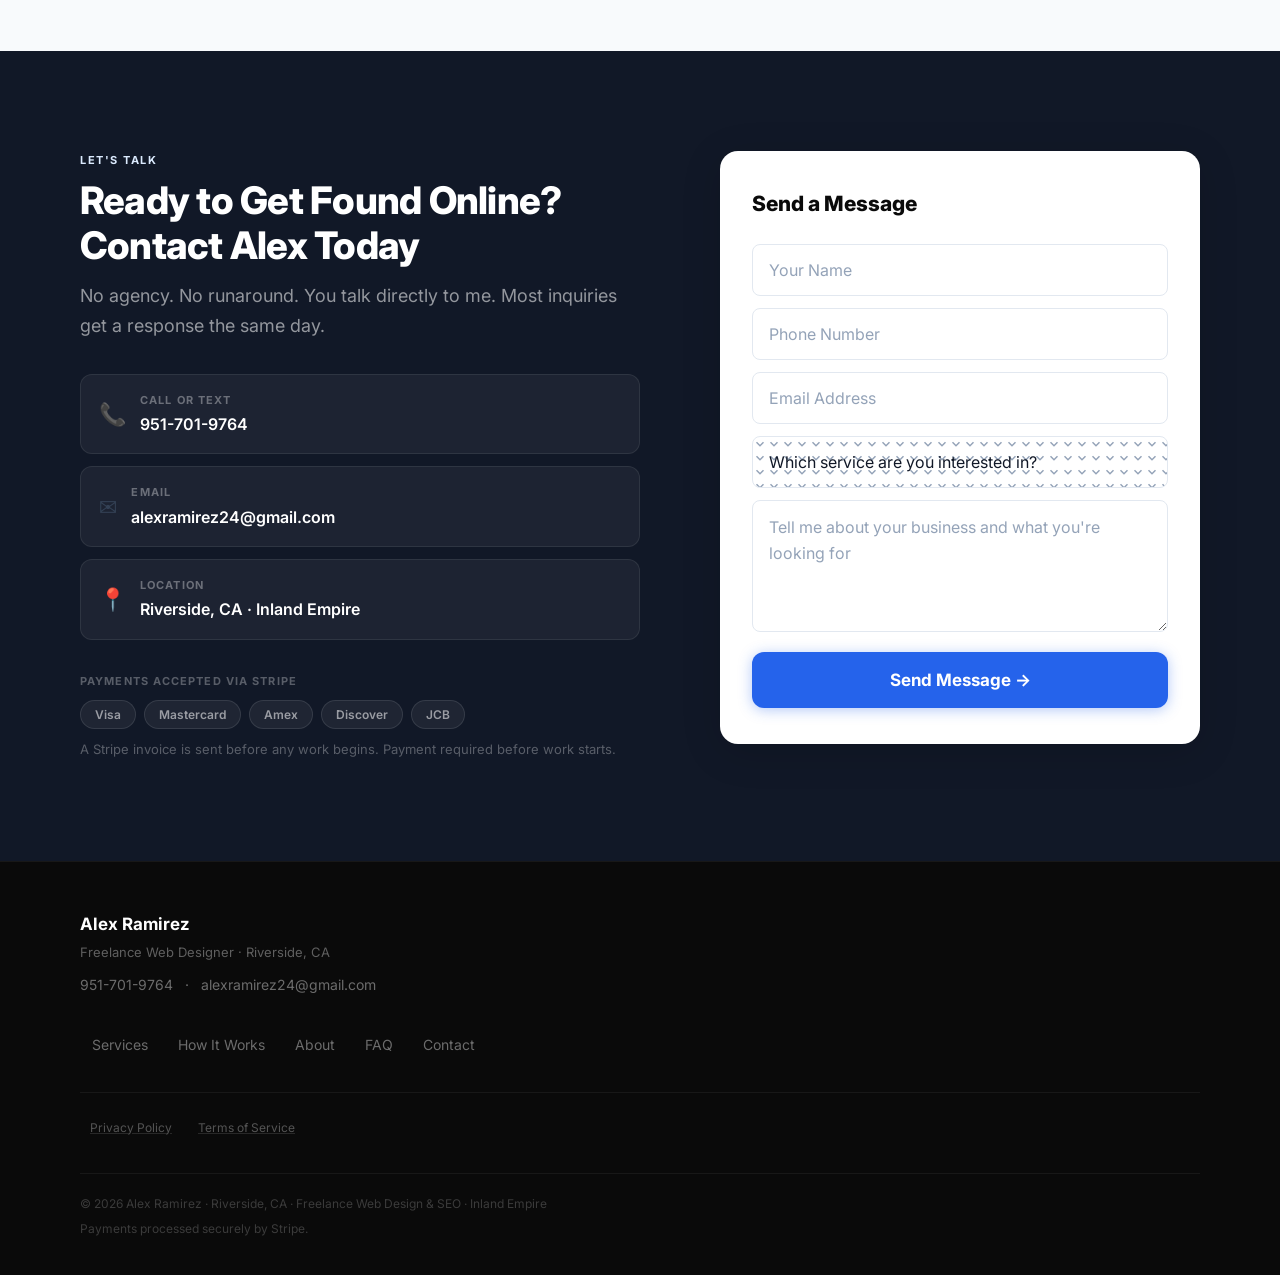
==== commit 77a2a325: "Update FAQ — serve international clients of all sizes, not just local Riverside" ====
--- a/index.html
+++ b/index.html
@@ -180,7 +180,7 @@
       {
         "@type": "Question",
         "name": "Do I need SEO?",
-        "acceptedAnswer": { "@type": "Answer", "text": "If your customers search Google before they buy — and most do — then yes. A website without SEO is invisible. Alex's SEO-Optimized Website package is built specifically to rank in Google's top 10 for local Riverside, CA searches. Without it, your site may exist but won't be found by people actively looking for what you offer." }
+        "acceptedAnswer": { "@type": "Answer", "text": "If your customers search Google before they buy — and most do — then yes. A website without SEO is invisible. Alex works with businesses of all sizes, local and international. His SEO-Optimized Website package is built to rank in Google's top 10 for your specific target terms — whether you're a local shop or a business reaching customers nationwide or worldwide. Without it, your site may exist but won't be found by people actively looking for what you offer." }
       },
       {
         "@type": "Question",
@@ -195,7 +195,7 @@
       {
         "@type": "Question",
         "name": "Where is Alex located and what areas does he serve?",
-        "acceptedAnswer": { "@type": "Answer", "text": "Alex is based in Riverside, California. He works with local businesses across the Inland Empire — including Corona, Moreno Valley, Ontario, San Bernardino, and Temecula. Remote clients across Southern California are welcome. Reach him at 951-701-9764 or alexramirez24@gmail.com." }
+        "acceptedAnswer": { "@type": "Answer", "text": "Alex is based in Riverside, California but works with clients everywhere — local Inland Empire businesses, national brands, and international clients of any size. Web design and SEO are fully remote services. Reach him at 951-701-9764 or alexramirez24@gmail.com." }
       },
       {
         "@type": "Question",
@@ -492,7 +492,7 @@
               </span>
             </button>
             <div class="faq__a" id="faq-a-2">
-              <p>If your customers search Google before they buy — and most do — then yes. A website without SEO is invisible. Alex's SEO-Optimized Website package is built specifically to rank in Google's top 10 for local Riverside, CA searches. Without it, your site may exist but won't be found by people actively looking for what you offer.</p>
+              <p>If your customers search Google before they buy — and most do — then yes. A website without SEO is invisible. Alex works with businesses of all sizes, local and international. His SEO-Optimized Website package is built to rank in Google's top 10 for your specific target terms — whether you're a local shop or a business reaching customers nationwide or worldwide. Without it, your site may exist but won't be found by people actively looking for what you offer.</p>
             </div>
           </div>
 
@@ -528,7 +528,7 @@
               </span>
             </button>
             <div class="faq__a" id="faq-a-5">
-              <p>Alex is based in Riverside, California. He works with local businesses across the Inland Empire — including Corona, Moreno Valley, Ontario, San Bernardino, and Temecula. Remote clients across Southern California are welcome. Reach him at <a href="tel:+19517019764">951-701-9764</a> or <a href="mailto:alexramirez24@gmail.com">alexramirez24@gmail.com</a>.</p>
+              <p>Alex is based in Riverside, California but works with clients everywhere — local Inland Empire businesses, national brands, and international clients of any size. Web design and SEO are fully remote services. Reach him at <a href="tel:+19517019764">951-701-9764</a> or <a href="mailto:alexramirez24@gmail.com">alexramirez24@gmail.com</a>.</p>
             </div>
           </div>
 
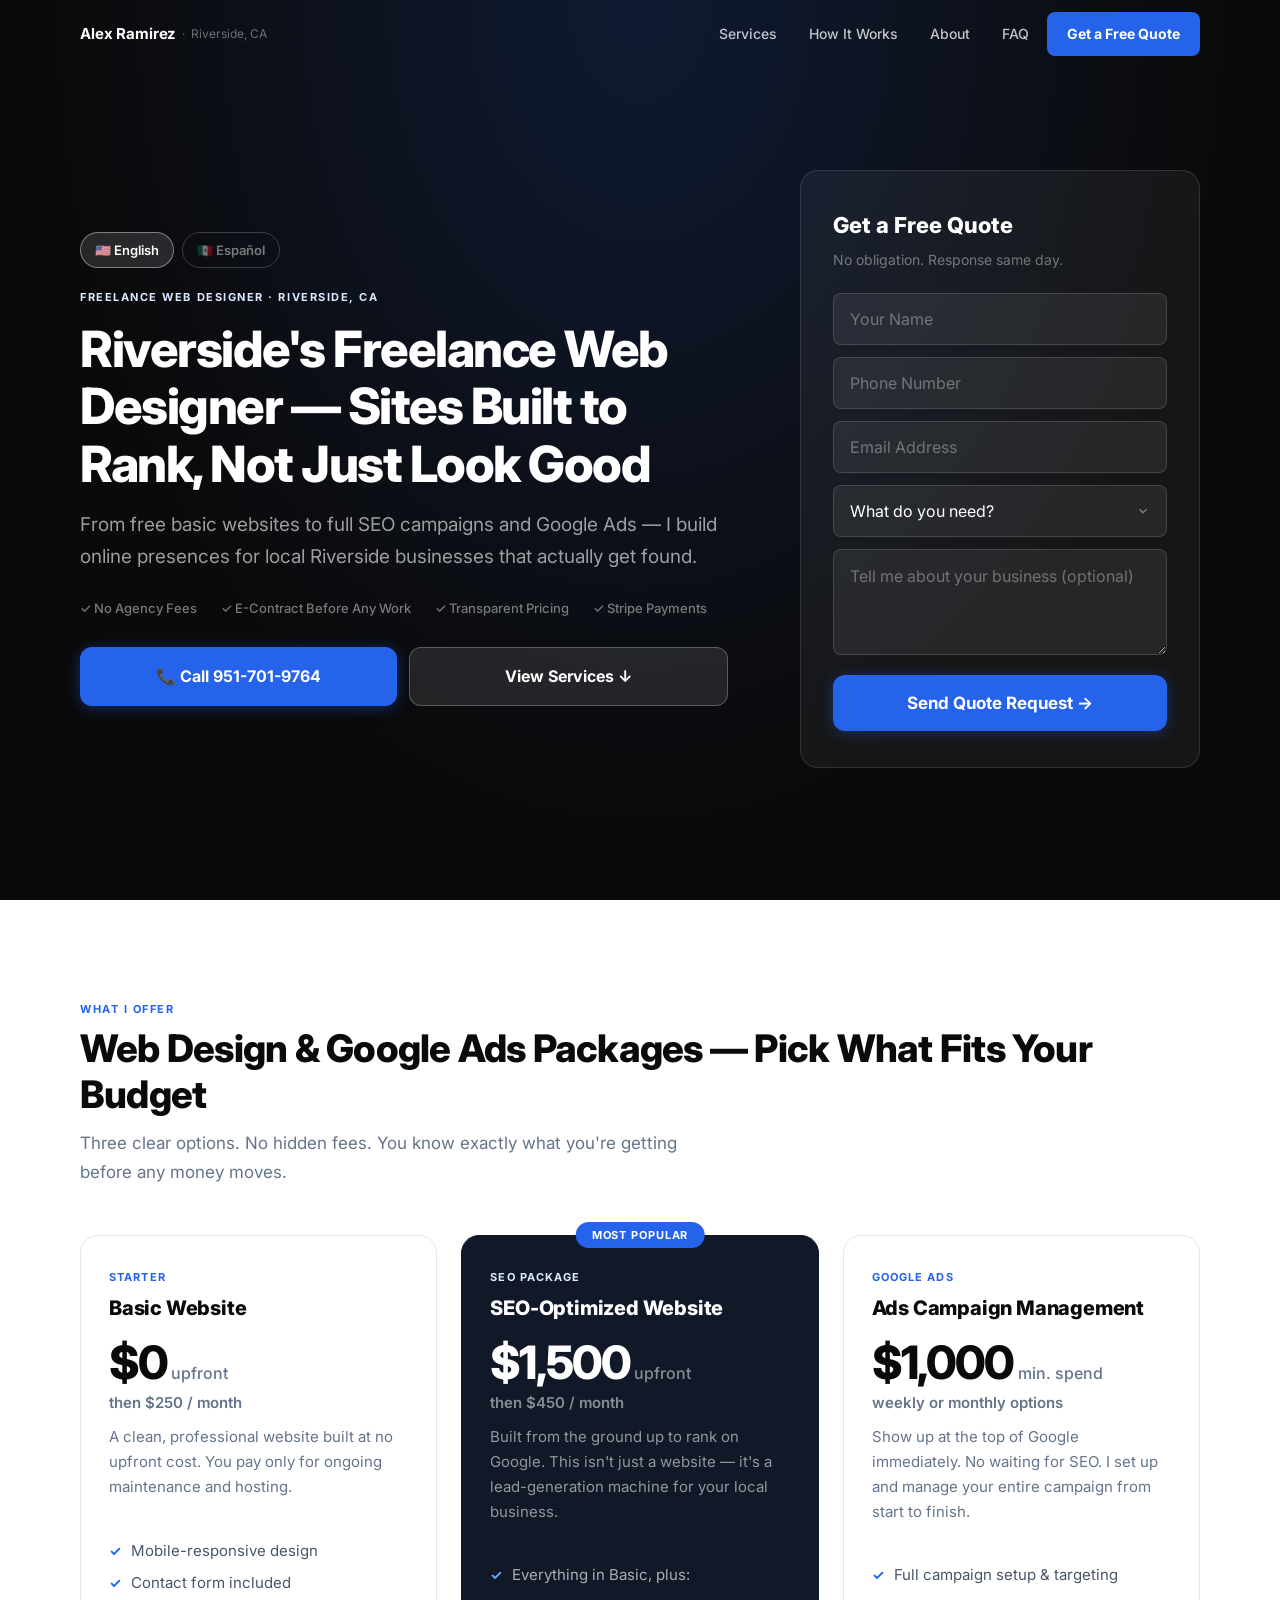
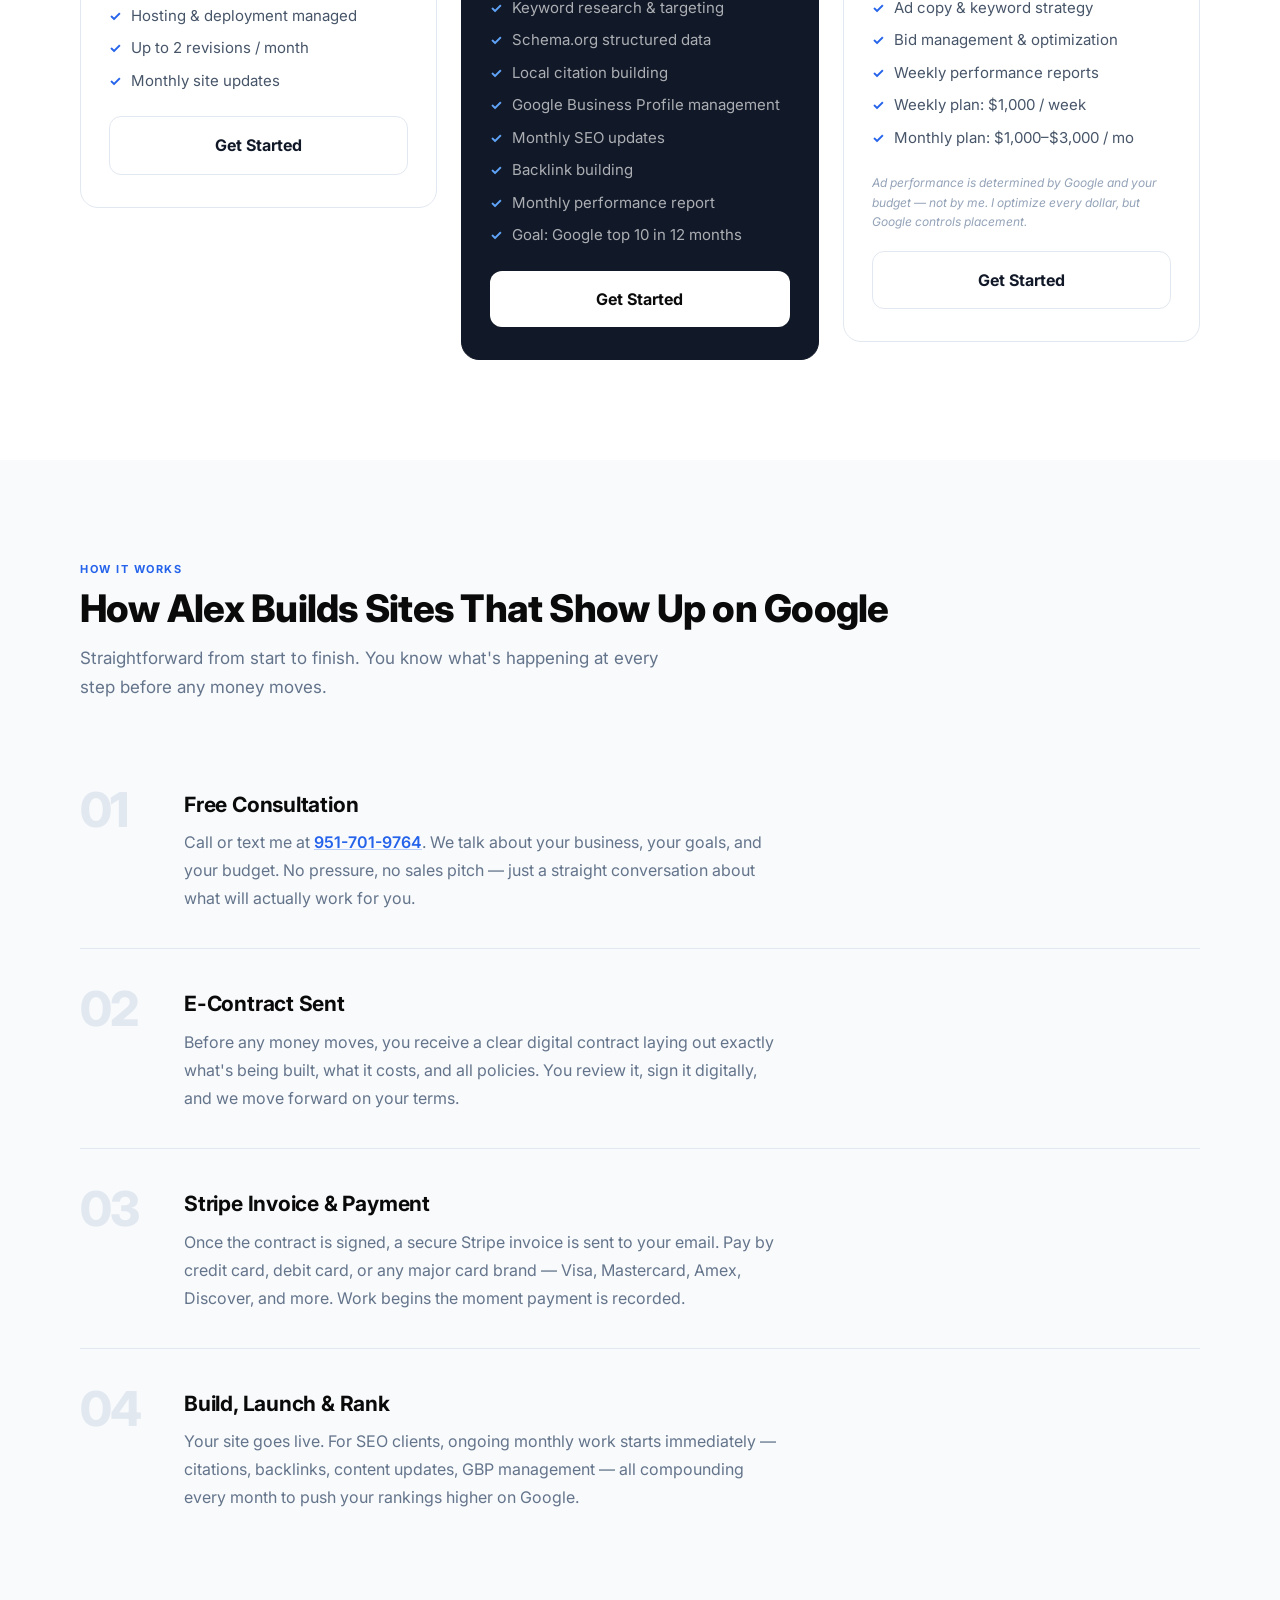
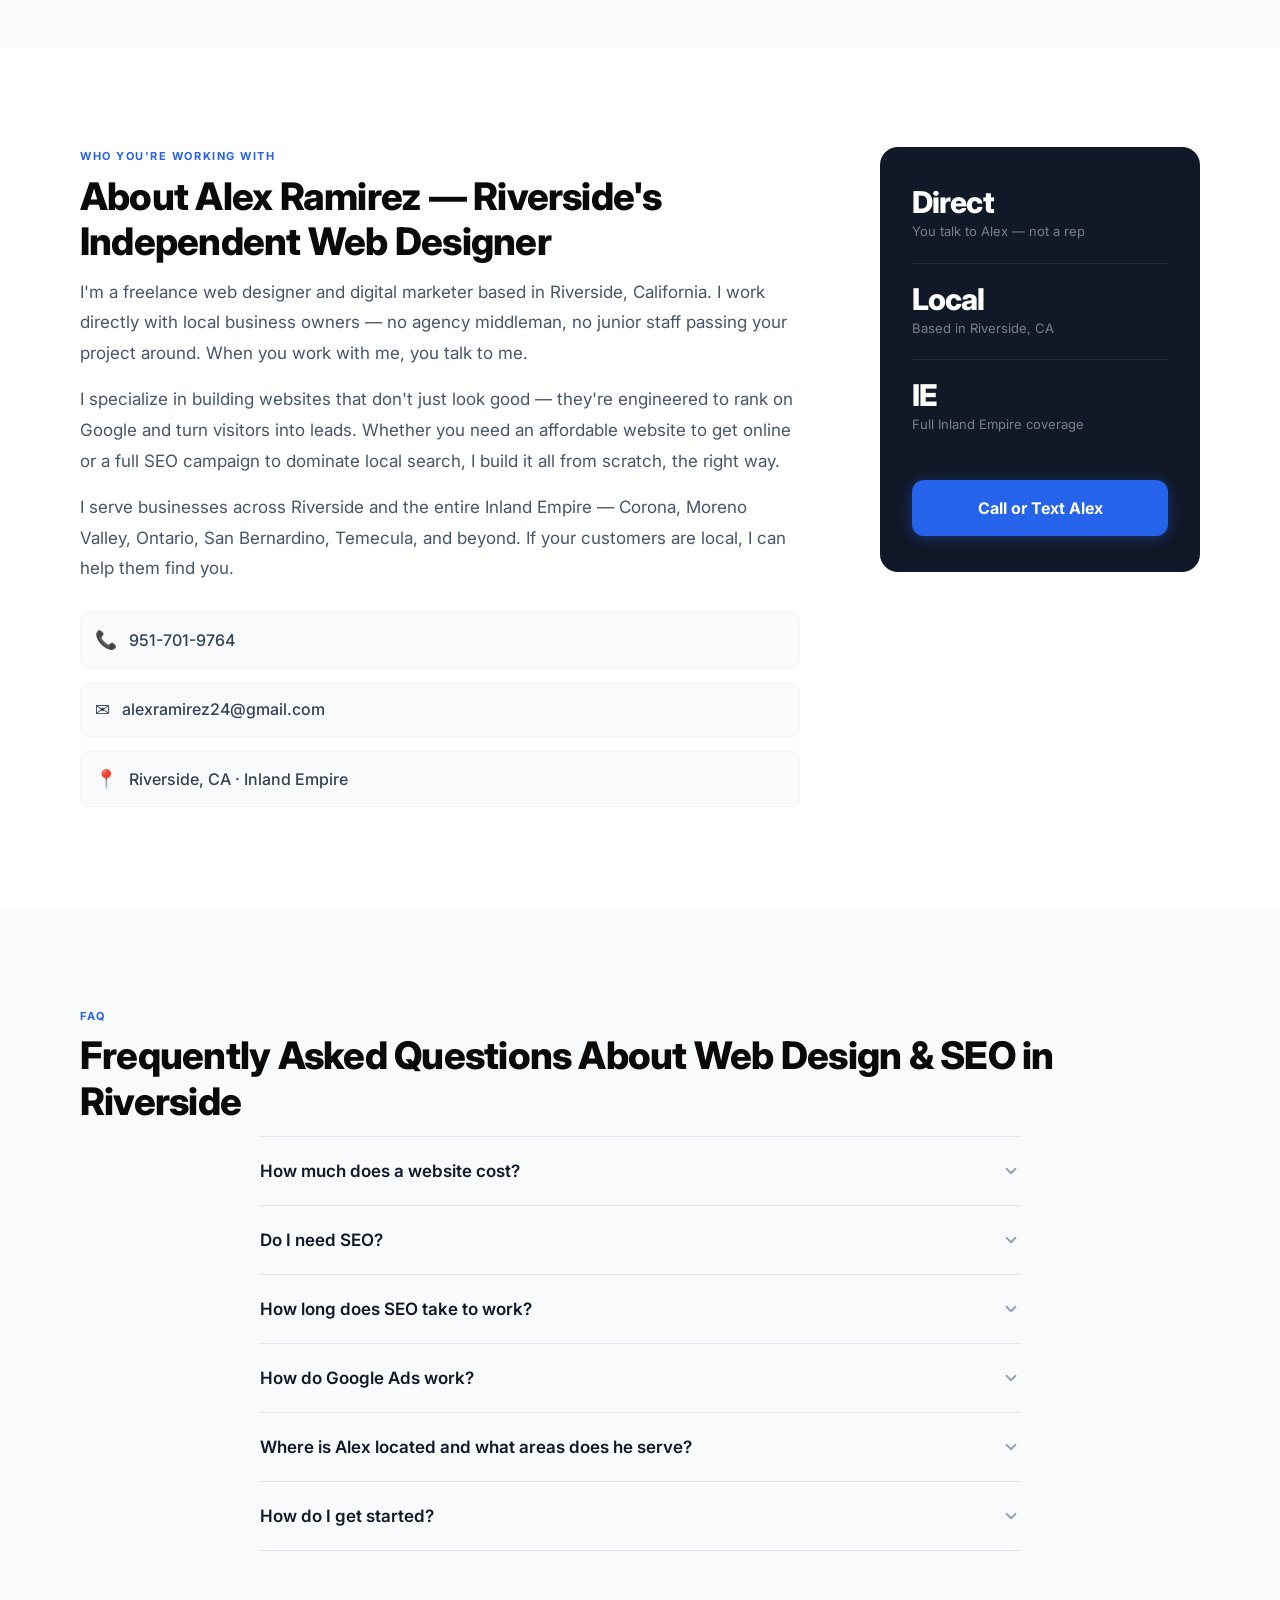
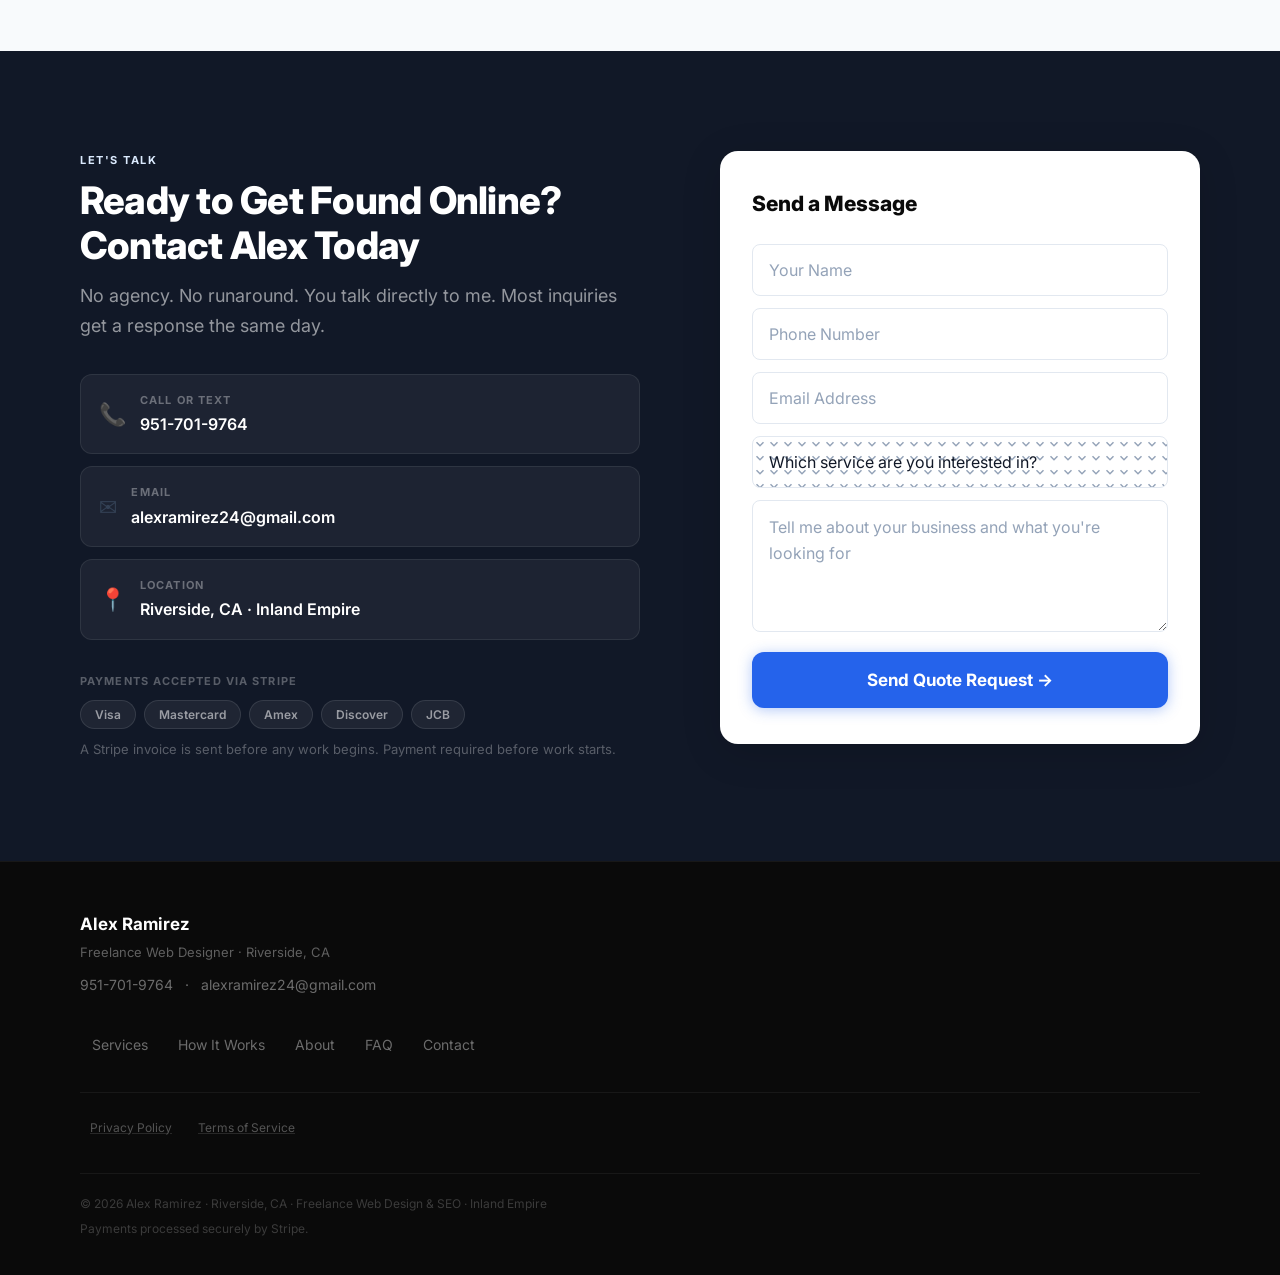
==== commit af6f551f: "Add English/Spanish language toggle in hero section - Language toggle button (🇺🇸 English / 🇲🇽 Españo" ====
--- a/index.html
+++ b/index.html
@@ -8,6 +8,11 @@
   <title>Web Designer Riverside CA | Alex Ramirez</title>
   <meta name="description" content="Riverside CA web designer building sites that rank & convert. Basic, SEO, or Google Ads packages. Call Alex: 951-701-9764. Free quote.">
   <link rel="canonical" href="https://alexramirez.dev/">
+
+  <!-- Hreflang — bilingual single-URL (EN/ES JS toggle) -->
+  <link rel="alternate" hreflang="en" href="https://alexramirez.dev/">
+  <link rel="alternate" hreflang="es" href="https://alexramirez.dev/">
+  <link rel="alternate" hreflang="x-default" href="https://alexramirez.dev/">
 
   <!-- Open Graph -->
   <meta property="og:type" content="website">
@@ -19,6 +24,7 @@
   <meta property="og:image:height" content="630">
   <meta property="og:image:alt" content="Alex Ramirez — Freelance Web Designer in Riverside, CA">
   <meta property="og:locale" content="en_US">
+  <meta property="og:locale:alternate" content="es_MX">
 
   <!-- Twitter Card -->
   <meta name="twitter:card" content="summary_large_image">
@@ -63,7 +69,9 @@
       "Schema Markup",
       "Google Business Profile Management",
       "Citation Building",
-      "Riverside CA Small Business Marketing"
+      "Riverside CA Small Business Marketing",
+      "Bilingual Web Design Services",
+      "Spanish-Language Web Design"
     ],
     "address": {
       "@type": "PostalAddress",
@@ -212,16 +220,16 @@
   <header id="header" class="header header--transparent">
     <div class="container header__inner">
       <a href="/" class="header__logo" aria-label="Alex Ramirez — Home">
-        <span class="header__logo-name">Alex Ramirez</span>
+        <span class="header__logo-name" data-i18n="logo_name">Alex Ramirez</span>
         <span class="header__logo-dot" aria-hidden="true">·</span>
-        <span class="header__logo-loc">Riverside, CA</span>
+        <span class="header__logo-loc" data-i18n="logo_loc">Riverside, CA</span>
       </a>
       <nav id="nav" class="header__nav" aria-label="Main navigation">
-        <a href="#services" class="header__nav-link">Services</a>
-        <a href="#process" class="header__nav-link">How It Works</a>
-        <a href="#about" class="header__nav-link">About</a>
-        <a href="#faq" class="header__nav-link">FAQ</a>
-        <a href="#contact" class="btn btn--nav">Get a Free Quote</a>
+        <a href="#services" class="header__nav-link" data-i18n="nav_services">Services</a>
+        <a href="#process" class="header__nav-link" data-i18n="nav_process">How It Works</a>
+        <a href="#about" class="header__nav-link" data-i18n="nav_about">About</a>
+        <a href="#faq" class="header__nav-link" data-i18n="nav_faq">FAQ</a>
+        <a href="#contact" class="btn btn--nav" data-i18n="nav_cta">Get a Free Quote</a>
       </nav>
       <button id="menu-toggle" class="header__hamburger" aria-label="Toggle menu" aria-expanded="false">
         <span></span><span></span><span></span>
@@ -231,8 +239,8 @@
 
   <!-- MOBILE STICKY CTA -->
   <div id="mobile-cta-bar" class="mobile-cta" role="region" aria-label="Quick contact">
-    <a href="tel:+19517019764" class="mobile-cta__btn mobile-cta__btn--call">📞 Call Now</a>
-    <a href="#contact" class="mobile-cta__btn mobile-cta__btn--quote">Get a Free Quote</a>
+    <a href="tel:+19517019764" class="mobile-cta__btn mobile-cta__btn--call" data-i18n="mobile_call">📞 Call Now</a>
+    <a href="#contact" class="mobile-cta__btn mobile-cta__btn--quote" data-i18n="mobile_quote">Get a Free Quote</a>
   </div>
 
   <main>
@@ -241,43 +249,47 @@
     <section id="hero" class="hero">
       <div class="container hero__inner">
         <div class="hero__content">
-          <div class="hero__eyebrow">Freelance Web Designer · Riverside, CA</div>
-          <h1 class="hero__h1">Riverside's Freelance Web Designer — Sites Built to Rank, Not Just Look Good</h1>
-          <p class="hero__sub">From free basic websites to full SEO campaigns and Google Ads — I build online presences for local Riverside businesses that actually get found.</p>
+          <div class="lang-toggle">
+            <button class="lang-toggle__btn lang-toggle__btn--active" id="lang-en" onclick="setLanguage('en')" aria-label="Switch to English">🇺🇸 English</button>
+            <button class="lang-toggle__btn" id="lang-es" onclick="setLanguage('es')" aria-label="Cambiar a Español">🇲🇽 Español</button>
+          </div>
+          <div class="hero__eyebrow" data-i18n="hero_eyebrow">Freelance Web Designer · Riverside, CA</div>
+          <h1 class="hero__h1" data-i18n="hero_h1">Riverside's Freelance Web Designer — Sites Built to Rank, Not Just Look Good</h1>
+          <p class="hero__sub" data-i18n="hero_sub">From free basic websites to full SEO campaigns and Google Ads — I build online presences for local Riverside businesses that actually get found.</p>
           <div class="hero__trust">
-            <span>✓ No Agency Fees</span>
-            <span>✓ E-Contract Before Any Work</span>
-            <span>✓ Transparent Pricing</span>
-            <span>✓ Stripe Payments</span>
+            <span data-i18n="trust_1">✓ No Agency Fees</span>
+            <span data-i18n="trust_2">✓ E-Contract Before Any Work</span>
+            <span data-i18n="trust_3">✓ Transparent Pricing</span>
+            <span data-i18n="trust_4">✓ Stripe Payments</span>
           </div>
           <div class="hero__ctas">
-            <a href="tel:+19517019764" class="btn btn--primary">📞 Call 951-701-9764</a>
-            <a href="#services" class="btn btn--ghost">View Services ↓</a>
+            <a href="tel:+19517019764" class="btn btn--primary" data-i18n="hero_cta_call">📞 Call 951-701-9764</a>
+            <a href="#services" class="btn btn--ghost" data-i18n="hero_cta_services">View Services ↓</a>
           </div>
         </div>
 
         <div class="hero__card-wrap">
           <div class="hero__card">
-            <div class="hero__card-title">Get a Free Quote</div>
-            <div class="hero__card-sub">No obligation. Response same day.</div>
+            <div class="hero__card-title" data-i18n="hero_card_title">Get a Free Quote</div>
+            <div class="hero__card-sub" data-i18n="hero_card_sub">No obligation. Response same day.</div>
             <form class="inquiry-form" id="hero-form" novalidate>
               <input type="checkbox" name="botcheck" style="display:none;" aria-hidden="true">
               <div class="form-group">
                 <label for="hero-name" class="sr-only">Your Name</label>
-                <input class="form-input" id="hero-name" type="text" name="name" placeholder="Your Name" required autocomplete="name" aria-required="true">
+                <input class="form-input" id="hero-name" type="text" name="name" placeholder="Your Name" required autocomplete="name" aria-required="true" data-i18n-placeholder="form_name">
               </div>
               <div class="form-group">
                 <label for="hero-phone" class="sr-only">Phone Number</label>
-                <input class="form-input" id="hero-phone" type="tel" name="phone" placeholder="Phone Number" required autocomplete="tel" aria-required="true">
+                <input class="form-input" id="hero-phone" type="tel" name="phone" placeholder="Phone Number" required autocomplete="tel" aria-required="true" data-i18n-placeholder="form_phone">
               </div>
               <div class="form-group">
                 <label for="hero-email" class="sr-only">Email Address</label>
-                <input class="form-input" id="hero-email" type="email" name="email" placeholder="Email Address" required autocomplete="email" aria-required="true">
+                <input class="form-input" id="hero-email" type="email" name="email" placeholder="Email Address" required autocomplete="email" aria-required="true" data-i18n-placeholder="form_email">
               </div>
               <div class="form-group">
                 <label for="hero-service" class="sr-only">Service you need</label>
                 <select class="form-input form-select" id="hero-service" name="service" required aria-required="true">
-                  <option value="" disabled selected>What do you need?</option>
+                  <option value="" disabled selected data-i18n="form_service_default">What do you need?</option>
                   <option value="Basic Website — $250/mo">Basic Website — $250/mo</option>
                   <option value="SEO Website — $1,500 + $450/mo">SEO-Optimized Website — $1,500 + $450/mo</option>
                   <option value="Google Ads Management">Google Ads Management</option>
@@ -286,9 +298,9 @@
               </div>
               <div class="form-group">
                 <label for="hero-message" class="sr-only">Tell me about your business (optional)</label>
-                <textarea class="form-input form-textarea" id="hero-message" name="message" placeholder="Tell me about your business (optional)" rows="3"></textarea>
-              </div>
-              <button type="submit" class="btn btn--submit">Send Quote Request →</button>
+                <textarea class="form-input form-textarea" id="hero-message" name="message" placeholder="Tell me about your business (optional)" rows="3" data-i18n-placeholder="form_message_hero"></textarea>
+              </div>
+              <button type="submit" class="btn btn--submit" data-i18n="form_submit">Send Quote Request →</button>
             </form>
           </div>
         </div>
@@ -298,80 +310,80 @@
     <!-- ── SERVICES ── -->
     <section id="services" class="services section-pad">
       <div class="container">
-        <div class="section-eyebrow">What I Offer</div>
-        <h2 class="section-h2">Web Design &amp; Google Ads Packages — Pick What Fits Your Budget</h2>
-        <p class="section-sub">Three clear options. No hidden fees. You know exactly what you're getting before any money moves.</p>
+        <div class="section-eyebrow" data-i18n="services_eyebrow">What I Offer</div>
+        <h2 class="section-h2" data-i18n="services_h2">Web Design &amp; Google Ads Packages — Pick What Fits Your Budget</h2>
+        <p class="section-sub" data-i18n="services_sub">Three clear options. No hidden fees. You know exactly what you're getting before any money moves.</p>
 
         <div class="services__grid">
 
           <!-- Basic -->
           <div class="service-card reveal">
             <div class="service-card__top">
-              <div class="service-card__tier">Starter</div>
-              <h3 class="service-card__name">Basic Website</h3>
+              <div class="service-card__tier" data-i18n="basic_tier">Starter</div>
+              <h3 class="service-card__name" data-i18n="basic_name">Basic Website</h3>
               <div class="service-card__pricing">
-                <span class="price-big">$0</span><span class="price-unit"> upfront</span>
-                <div class="price-monthly">then $250 / month</div>
-              </div>
-              <p class="service-card__desc">A clean, professional website built at no upfront cost. You pay only for ongoing maintenance and hosting.</p>
+                <span class="price-big">$0</span><span class="price-unit" data-i18n="basic_unit"> upfront</span>
+                <div class="price-monthly" data-i18n="basic_monthly">then $250 / month</div>
+              </div>
+              <p class="service-card__desc" data-i18n="basic_desc">A clean, professional website built at no upfront cost. You pay only for ongoing maintenance and hosting.</p>
             </div>
             <ul class="service-card__features">
-              <li>Mobile-responsive design</li>
-              <li>Contact form included</li>
-              <li>Hosting &amp; deployment managed</li>
-              <li>Up to 2 revisions / month</li>
-              <li>Monthly site updates</li>
+              <li data-i18n="basic_f1">Mobile-responsive design</li>
+              <li data-i18n="basic_f2">Contact form included</li>
+              <li data-i18n="basic_f3">Hosting &amp; deployment managed</li>
+              <li data-i18n="basic_f4">Up to 2 revisions / month</li>
+              <li data-i18n="basic_f5">Monthly site updates</li>
             </ul>
-            <a href="#contact" class="btn btn--card">Get Started</a>
+            <a href="#contact" class="btn btn--card" data-i18n="card_cta">Get Started</a>
           </div>
 
           <!-- SEO — Featured -->
           <div class="service-card service-card--dark reveal">
-            <div class="service-card__badge">Most Popular</div>
+            <div class="service-card__badge" data-i18n="seo_badge">Most Popular</div>
             <div class="service-card__top">
-              <div class="service-card__tier service-card__tier--light">SEO Package</div>
-              <h3 class="service-card__name">SEO-Optimized Website</h3>
+              <div class="service-card__tier service-card__tier--light" data-i18n="seo_tier">SEO Package</div>
+              <h3 class="service-card__name" data-i18n="seo_name">SEO-Optimized Website</h3>
               <div class="service-card__pricing">
-                <span class="price-big">$1,500</span><span class="price-unit"> upfront</span>
-                <div class="price-monthly">then $450 / month</div>
-              </div>
-              <p class="service-card__desc">Built from the ground up to rank on Google. This isn't just a website — it's a lead-generation machine for your local business.</p>
+                <span class="price-big">$1,500</span><span class="price-unit" data-i18n="seo_unit"> upfront</span>
+                <div class="price-monthly" data-i18n="seo_monthly">then $450 / month</div>
+              </div>
+              <p class="service-card__desc" data-i18n="seo_desc">Built from the ground up to rank on Google. This isn't just a website — it's a lead-generation machine for your local business.</p>
             </div>
             <ul class="service-card__features">
-              <li>Everything in Basic, plus:</li>
-              <li>Keyword research &amp; targeting</li>
-              <li>Schema.org structured data</li>
-              <li>Local citation building</li>
-              <li>Google Business Profile management</li>
-              <li>Monthly SEO updates</li>
-              <li>Backlink building</li>
-              <li>Monthly performance report</li>
-              <li><strong>Goal: Google top 10 in 12 months</strong></li>
+              <li data-i18n="seo_f1">Everything in Basic, plus:</li>
+              <li data-i18n="seo_f2">Keyword research &amp; targeting</li>
+              <li data-i18n="seo_f3">Schema.org structured data</li>
+              <li data-i18n="seo_f4">Local citation building</li>
+              <li data-i18n="seo_f5">Google Business Profile management</li>
+              <li data-i18n="seo_f6">Monthly SEO updates</li>
+              <li data-i18n="seo_f7">Backlink building</li>
+              <li data-i18n="seo_f8">Monthly performance report</li>
+              <li data-i18n="seo_f9"><strong>Goal: Google top 10 in 12 months</strong></li>
             </ul>
-            <a href="#contact" class="btn btn--card-light">Get Started</a>
+            <a href="#contact" class="btn btn--card-light" data-i18n="card_cta_light">Get Started</a>
           </div>
 
           <!-- Google Ads -->
           <div class="service-card reveal">
             <div class="service-card__top">
-              <div class="service-card__tier">Google Ads</div>
-              <h3 class="service-card__name">Ads Campaign Management</h3>
+              <div class="service-card__tier" data-i18n="ads_tier">Google Ads</div>
+              <h3 class="service-card__name" data-i18n="ads_name">Ads Campaign Management</h3>
               <div class="service-card__pricing">
-                <span class="price-big">$1,000</span><span class="price-unit"> min. spend</span>
-                <div class="price-monthly">weekly or monthly options</div>
-              </div>
-              <p class="service-card__desc">Show up at the top of Google immediately. No waiting for SEO. I set up and manage your entire campaign from start to finish.</p>
+                <span class="price-big">$1,000</span><span class="price-unit" data-i18n="ads_unit"> min. spend</span>
+                <div class="price-monthly" data-i18n="ads_monthly">weekly or monthly options</div>
+              </div>
+              <p class="service-card__desc" data-i18n="ads_desc">Show up at the top of Google immediately. No waiting for SEO. I set up and manage your entire campaign from start to finish.</p>
             </div>
             <ul class="service-card__features">
-              <li>Full campaign setup &amp; targeting</li>
-              <li>Ad copy &amp; keyword strategy</li>
-              <li>Bid management &amp; optimization</li>
-              <li>Weekly performance reports</li>
-              <li>Weekly plan: $1,000 / week</li>
-              <li>Monthly plan: $1,000–$3,000 / mo</li>
+              <li data-i18n="ads_f1">Full campaign setup &amp; targeting</li>
+              <li data-i18n="ads_f2">Ad copy &amp; keyword strategy</li>
+              <li data-i18n="ads_f3">Bid management &amp; optimization</li>
+              <li data-i18n="ads_f4">Weekly performance reports</li>
+              <li data-i18n="ads_f5">Weekly plan: $1,000 / week</li>
+              <li data-i18n="ads_f6">Monthly plan: $1,000–$3,000 / mo</li>
             </ul>
-            <p class="service-card__note">Ad performance is determined by Google and your budget — not by me. I optimize every dollar, but Google controls placement.</p>
-            <a href="#contact" class="btn btn--card">Get Started</a>
+            <p class="service-card__note" data-i18n="ads_note">Ad performance is determined by Google and your budget — not by me. I optimize every dollar, but Google controls placement.</p>
+            <a href="#contact" class="btn btn--card" data-i18n="card_cta">Get Started</a>
           </div>
 
         </div>
@@ -381,37 +393,37 @@
     <!-- ── PROCESS ── -->
     <section id="process" class="process section-pad">
       <div class="container">
-        <div class="section-eyebrow">How It Works</div>
-        <h2 class="section-h2">How Alex Builds Sites That Show Up on Google</h2>
-        <p class="section-sub">Straightforward from start to finish. You know what's happening at every step before any money moves.</p>
+        <div class="section-eyebrow" data-i18n="process_eyebrow">How It Works</div>
+        <h2 class="section-h2" data-i18n="process_h2">How Alex Builds Sites That Show Up on Google</h2>
+        <p class="section-sub" data-i18n="process_sub">Straightforward from start to finish. You know what's happening at every step before any money moves.</p>
 
         <div class="process__steps">
           <div class="process__step reveal">
             <div class="process__num">01</div>
             <div class="process__body">
-              <h3 class="process__title">Free Consultation</h3>
-              <p class="process__desc">Call or text me at <a href="tel:+19517019764">951-701-9764</a>. We talk about your business, your goals, and your budget. No pressure, no sales pitch — just a straight conversation about what will actually work for you.</p>
+              <h3 class="process__title" data-i18n="step1_title">Free Consultation</h3>
+              <p class="process__desc" data-i18n="step1_desc">Call or text me at <a href="tel:+19517019764">951-701-9764</a>. We talk about your business, your goals, and your budget. No pressure, no sales pitch — just a straight conversation about what will actually work for you.</p>
             </div>
           </div>
           <div class="process__step reveal">
             <div class="process__num">02</div>
             <div class="process__body">
-              <h3 class="process__title">E-Contract Sent</h3>
-              <p class="process__desc">Before any money moves, you receive a clear digital contract laying out exactly what's being built, what it costs, and all policies. You review it, sign it digitally, and we move forward on your terms.</p>
+              <h3 class="process__title" data-i18n="step2_title">E-Contract Sent</h3>
+              <p class="process__desc" data-i18n="step2_desc">Before any money moves, you receive a clear digital contract laying out exactly what's being built, what it costs, and all policies. You review it, sign it digitally, and we move forward on your terms.</p>
             </div>
           </div>
           <div class="process__step reveal">
             <div class="process__num">03</div>
             <div class="process__body">
-              <h3 class="process__title">Stripe Invoice &amp; Payment</h3>
-              <p class="process__desc">Once the contract is signed, a secure Stripe invoice is sent to your email. Pay by credit card, debit card, or any major card brand — Visa, Mastercard, Amex, Discover, and more. Work begins the moment payment is recorded.</p>
+              <h3 class="process__title" data-i18n="step3_title">Stripe Invoice &amp; Payment</h3>
+              <p class="process__desc" data-i18n="step3_desc">Once the contract is signed, a secure Stripe invoice is sent to your email. Pay by credit card, debit card, or any major card brand — Visa, Mastercard, Amex, Discover, and more. Work begins the moment payment is recorded.</p>
             </div>
           </div>
           <div class="process__step reveal">
             <div class="process__num">04</div>
             <div class="process__body">
-              <h3 class="process__title">Build, Launch &amp; Rank</h3>
-              <p class="process__desc">Your site goes live. For SEO clients, ongoing monthly work starts immediately — citations, backlinks, content updates, GBP management — all compounding every month to push your rankings higher on Google.</p>
+              <h3 class="process__title" data-i18n="step4_title">Build, Launch &amp; Rank</h3>
+              <p class="process__desc" data-i18n="step4_desc">Your site goes live. For SEO clients, ongoing monthly work starts immediately — citations, backlinks, content updates, GBP management — all compounding every month to push your rankings higher on Google.</p>
             </div>
           </div>
         </div>
@@ -422,11 +434,11 @@
     <section id="about" class="about section-pad">
       <div class="container about__inner">
         <div class="about__text reveal-left">
-          <div class="section-eyebrow">Who You're Working With</div>
-          <h2 class="section-h2">About Alex Ramirez — Riverside's Independent Web Designer</h2>
-          <p>I'm a freelance web designer and digital marketer based in Riverside, California. I work directly with local business owners — no agency middleman, no junior staff passing your project around. When you work with me, you talk to me.</p>
-          <p>I specialize in building websites that don't just look good — they're engineered to rank on Google and turn visitors into leads. Whether you need an affordable website to get online or a full SEO campaign to dominate local search, I build it all from scratch, the right way.</p>
-          <p>I serve businesses across Riverside and the entire Inland Empire — Corona, Moreno Valley, Ontario, San Bernardino, Temecula, and beyond. If your customers are local, I can help them find you.</p>
+          <div class="section-eyebrow" data-i18n="about_eyebrow">Who You're Working With</div>
+          <h2 class="section-h2" data-i18n="about_h2">About Alex Ramirez — Riverside's Independent Web Designer</h2>
+          <p data-i18n="about_p1">I'm a freelance web designer and digital marketer based in Riverside, California. I work directly with local business owners — no agency middleman, no junior staff passing your project around. When you work with me, you talk to me.</p>
+          <p data-i18n="about_p2">I specialize in building websites that don't just look good — they're engineered to rank on Google and turn visitors into leads. Whether you need an affordable website to get online or a full SEO campaign to dominate local search, I build it all from scratch, the right way.</p>
+          <p data-i18n="about_p3">I serve businesses across Riverside and the entire Inland Empire — Corona, Moreno Valley, Ontario, San Bernardino, Temecula, and beyond. If your customers are local, I can help them find you.</p>
           <div class="about__contacts">
             <a href="tel:+19517019764" class="about__contact-item">
               <span class="about__contact-icon">📞</span>
@@ -446,19 +458,19 @@
           <div class="about__card">
             <div class="about__card-item">
               <div class="about__card-value">Direct</div>
-              <div class="about__card-label">You talk to Alex — not a rep</div>
+              <div class="about__card-label" data-i18n="about_card_label1">You talk to Alex — not a rep</div>
             </div>
             <div class="about__card-divider"></div>
             <div class="about__card-item">
               <div class="about__card-value">Local</div>
-              <div class="about__card-label">Based in Riverside, CA</div>
+              <div class="about__card-label" data-i18n="about_card_label2">Based in Riverside, CA</div>
             </div>
             <div class="about__card-divider"></div>
             <div class="about__card-item">
               <div class="about__card-value">IE</div>
-              <div class="about__card-label">Full Inland Empire coverage</div>
-            </div>
-            <a href="tel:+19517019764" class="btn btn--primary btn--card-cta">Call or Text Alex</a>
+              <div class="about__card-label" data-i18n="about_card_label3">Full Inland Empire coverage</div>
+            </div>
+            <a href="tel:+19517019764" class="btn btn--primary btn--card-cta" data-i18n="about_card_cta">Call or Text Alex</a>
           </div>
         </div>
       </div>
@@ -467,80 +479,80 @@
     <!-- ── FAQ ── -->
     <section id="faq" class="faq section-pad">
       <div class="container">
-        <div class="section-eyebrow">FAQ</div>
-        <h2 class="section-h2">Frequently Asked Questions About Web Design &amp; SEO in Riverside</h2>
+        <div class="section-eyebrow" data-i18n="faq_eyebrow">FAQ</div>
+        <h2 class="section-h2" data-i18n="faq_h2">Frequently Asked Questions About Web Design &amp; SEO in Riverside</h2>
 
         <div class="faq__list">
 
           <div class="faq__item">
             <button class="faq__q" aria-expanded="false" aria-controls="faq-a-1">
-              <span>How much does a website cost?</span>
+              <span data-i18n="faq_q1">How much does a website cost?</span>
               <span class="faq__chevron" aria-hidden="true">
                 <svg width="18" height="18" viewBox="0 0 24 24" fill="none" stroke="currentColor" stroke-width="2.5" stroke-linecap="round" stroke-linejoin="round"><polyline points="6 9 12 15 18 9"/></svg>
               </span>
             </button>
             <div class="faq__a" id="faq-a-1">
-              <p>It depends on what you need. Alex offers a Basic Website with no upfront build cost — you only pay $250 per month for maintenance and hosting. If you want a site built to rank on Google, the SEO-Optimized Website package is $1,500 upfront plus $450 per month. Both options are designed for Riverside small businesses that want results without agency-level pricing.</p>
+              <p data-i18n="faq_a1">It depends on what you need. Alex offers a Basic Website with no upfront build cost — you only pay $250 per month for maintenance and hosting. If you want a site built to rank on Google, the SEO-Optimized Website package is $1,500 upfront plus $450 per month. Both options are designed for Riverside small businesses that want results without agency-level pricing.</p>
             </div>
           </div>
 
           <div class="faq__item">
             <button class="faq__q" aria-expanded="false" aria-controls="faq-a-2">
-              <span>Do I need SEO?</span>
+              <span data-i18n="faq_q2">Do I need SEO?</span>
               <span class="faq__chevron" aria-hidden="true">
                 <svg width="18" height="18" viewBox="0 0 24 24" fill="none" stroke="currentColor" stroke-width="2.5" stroke-linecap="round" stroke-linejoin="round"><polyline points="6 9 12 15 18 9"/></svg>
               </span>
             </button>
             <div class="faq__a" id="faq-a-2">
-              <p>If your customers search Google before they buy — and most do — then yes. A website without SEO is invisible. Alex works with businesses of all sizes, local and international. His SEO-Optimized Website package is built to rank in Google's top 10 for your specific target terms — whether you're a local shop or a business reaching customers nationwide or worldwide. Without it, your site may exist but won't be found by people actively looking for what you offer.</p>
+              <p data-i18n="faq_a2">If your customers search Google before they buy — and most do — then yes. A website without SEO is invisible. Alex works with businesses of all sizes, local and international. His SEO-Optimized Website package is built to rank in Google's top 10 for your specific target terms — whether you're a local shop or a business reaching customers nationwide or worldwide. Without it, your site may exist but won't be found by people actively looking for what you offer.</p>
             </div>
           </div>
 
           <div class="faq__item">
             <button class="faq__q" aria-expanded="false" aria-controls="faq-a-3">
-              <span>How long does SEO take to work?</span>
+              <span data-i18n="faq_q3">How long does SEO take to work?</span>
               <span class="faq__chevron" aria-hidden="true">
                 <svg width="18" height="18" viewBox="0 0 24 24" fill="none" stroke="currentColor" stroke-width="2.5" stroke-linecap="round" stroke-linejoin="round"><polyline points="6 9 12 15 18 9"/></svg>
               </span>
             </button>
             <div class="faq__a" id="faq-a-3">
-              <p>Most local SEO campaigns start showing measurable movement in 60 to 90 days, with significant ranking gains visible by months four to six. Alex focuses on Riverside-specific local SEO, which tends to produce faster results than national campaigns because the competition pool is smaller and more targetable.</p>
+              <p data-i18n="faq_a3">Most local SEO campaigns start showing measurable movement in 60 to 90 days, with significant ranking gains visible by months four to six. Alex focuses on Riverside-specific local SEO, which tends to produce faster results than national campaigns because the competition pool is smaller and more targetable.</p>
             </div>
           </div>
 
           <div class="faq__item">
             <button class="faq__q" aria-expanded="false" aria-controls="faq-a-4">
-              <span>How do Google Ads work?</span>
+              <span data-i18n="faq_q4">How do Google Ads work?</span>
               <span class="faq__chevron" aria-hidden="true">
                 <svg width="18" height="18" viewBox="0 0 24 24" fill="none" stroke="currentColor" stroke-width="2.5" stroke-linecap="round" stroke-linejoin="round"><polyline points="6 9 12 15 18 9"/></svg>
               </span>
             </button>
             <div class="faq__a" id="faq-a-4">
-              <p>Google Ads put your business at the top of search results immediately — no waiting for SEO. You pay per click, and Alex manages everything: campaign setup, keyword targeting, ad copy, bid management, and weekly reporting. The minimum ad spend is $1,000/month. Weekly option at $1,000/week, monthly at $1,000–$3,000/month. The more you spend, the higher Google places your ads — that's Google's system, not mine.</p>
+              <p data-i18n="faq_a4">Google Ads put your business at the top of search results immediately — no waiting for SEO. You pay per click, and Alex manages everything: campaign setup, keyword targeting, ad copy, bid management, and weekly reporting. The minimum ad spend is $1,000/month. Weekly option at $1,000/week, monthly at $1,000–$3,000/month. The more you spend, the higher Google places your ads — that's Google's system, not mine.</p>
             </div>
           </div>
 
           <div class="faq__item">
             <button class="faq__q" aria-expanded="false" aria-controls="faq-a-5">
-              <span>Where is Alex located and what areas does he serve?</span>
+              <span data-i18n="faq_q5">Where is Alex located and what areas does he serve?</span>
               <span class="faq__chevron" aria-hidden="true">
                 <svg width="18" height="18" viewBox="0 0 24 24" fill="none" stroke="currentColor" stroke-width="2.5" stroke-linecap="round" stroke-linejoin="round"><polyline points="6 9 12 15 18 9"/></svg>
               </span>
             </button>
             <div class="faq__a" id="faq-a-5">
-              <p>Alex is based in Riverside, California but works with clients everywhere — local Inland Empire businesses, national brands, and international clients of any size. Web design and SEO are fully remote services. Reach him at <a href="tel:+19517019764">951-701-9764</a> or <a href="mailto:alexramirez24@gmail.com">alexramirez24@gmail.com</a>.</p>
+              <p data-i18n="faq_a5">Alex is based in Riverside, California but works with clients everywhere — local Inland Empire businesses, national brands, and international clients of any size. Web design and SEO are fully remote services. Reach him at <a href="tel:+19517019764">951-701-9764</a> or <a href="mailto:alexramirez24@gmail.com">alexramirez24@gmail.com</a>.</p>
             </div>
           </div>
 
           <div class="faq__item">
             <button class="faq__q" aria-expanded="false" aria-controls="faq-a-6">
-              <span>How do I get started?</span>
+              <span data-i18n="faq_q6">How do I get started?</span>
               <span class="faq__chevron" aria-hidden="true">
                 <svg width="18" height="18" viewBox="0 0 24 24" fill="none" stroke="currentColor" stroke-width="2.5" stroke-linecap="round" stroke-linejoin="round"><polyline points="6 9 12 15 18 9"/></svg>
               </span>
             </button>
             <div class="faq__a" id="faq-a-6">
-              <p>Call or text Alex at <a href="tel:+19517019764">951-701-9764</a> — that's the fastest way. You can also email <a href="mailto:alexramirez24@gmail.com">alexramirez24@gmail.com</a> or fill out the form on this page. He'll ask a few questions about your business and budget, then give you a straight recommendation. No sales pitch, no obligation. Most clients are up and moving within a week of first contact.</p>
+              <p data-i18n="faq_a6">Call or text Alex at <a href="tel:+19517019764">951-701-9764</a> — that's the fastest way. You can also email <a href="mailto:alexramirez24@gmail.com">alexramirez24@gmail.com</a> or fill out the form on this page. He'll ask a few questions about your business and budget, then give you a straight recommendation. No sales pitch, no obligation. Most clients are up and moving within a week of first contact.</p>
             </div>
           </div>
 
@@ -553,64 +565,64 @@
       <div class="container contact__inner">
 
         <div class="contact__info reveal-left">
-          <div class="section-eyebrow section-eyebrow--light">Let's Talk</div>
-          <h2 class="section-h2 section-h2--light">Ready to Get Found Online? Contact Alex Today</h2>
-          <p class="contact__sub">No agency. No runaround. You talk directly to me. Most inquiries get a response the same day.</p>
+          <div class="section-eyebrow section-eyebrow--light" data-i18n="contact_eyebrow">Let's Talk</div>
+          <h2 class="section-h2 section-h2--light" data-i18n="contact_h2">Ready to Get Found Online? Contact Alex Today</h2>
+          <p class="contact__sub" data-i18n="contact_sub">No agency. No runaround. You talk directly to me. Most inquiries get a response the same day.</p>
 
           <div class="contact__methods">
             <a href="tel:+19517019764" class="contact__method">
               <div class="contact__method-icon">📞</div>
               <div>
-                <div class="contact__method-label">Call or Text</div>
+                <div class="contact__method-label" data-i18n="contact_label_phone">Call or Text</div>
                 <div class="contact__method-val">951-701-9764</div>
               </div>
             </a>
             <a href="mailto:alexramirez24@gmail.com" class="contact__method">
               <div class="contact__method-icon">✉️</div>
               <div>
-                <div class="contact__method-label">Email</div>
+                <div class="contact__method-label" data-i18n="contact_label_email">Email</div>
                 <div class="contact__method-val">alexramirez24@gmail.com</div>
               </div>
             </a>
             <div class="contact__method">
               <div class="contact__method-icon">📍</div>
               <div>
-                <div class="contact__method-label">Location</div>
-                <div class="contact__method-val">Riverside, CA · Inland Empire</div>
+                <div class="contact__method-label" data-i18n="contact_label_loc">Location</div>
+                <div class="contact__method-val" data-i18n="contact_loc_val">Riverside, CA · Inland Empire</div>
               </div>
             </div>
           </div>
 
           <div class="contact__payments">
-            <div class="contact__payments-label">Payments accepted via Stripe</div>
+            <div class="contact__payments-label" data-i18n="contact_payments_label">Payments accepted via Stripe</div>
             <div class="contact__payment-chips">
               <span>Visa</span><span>Mastercard</span><span>Amex</span><span>Discover</span><span>JCB</span>
             </div>
-            <p class="contact__payments-note">A Stripe invoice is sent before any work begins. Payment required before work starts.</p>
+            <p class="contact__payments-note" data-i18n="contact_payments_note">A Stripe invoice is sent before any work begins. Payment required before work starts.</p>
           </div>
         </div>
 
         <div class="contact__form-wrap reveal-right">
           <div class="contact__form-card">
-            <div class="contact__form-title">Send a Message</div>
+            <div class="contact__form-title" data-i18n="contact_form_title">Send a Message</div>
             <form class="inquiry-form" id="contact-form" novalidate>
               <input type="checkbox" name="botcheck" style="display:none;" aria-hidden="true">
               <div class="form-group">
                 <label for="contact-name" class="sr-only">Your Name</label>
-                <input class="form-input" id="contact-name" type="text" name="name" placeholder="Your Name" required autocomplete="name" aria-required="true">
+                <input class="form-input" id="contact-name" type="text" name="name" placeholder="Your Name" required autocomplete="name" aria-required="true" data-i18n-placeholder="form_name">
               </div>
               <div class="form-group">
                 <label for="contact-phone" class="sr-only">Phone Number</label>
-                <input class="form-input" id="contact-phone" type="tel" name="phone" placeholder="Phone Number" required autocomplete="tel" aria-required="true">
+                <input class="form-input" id="contact-phone" type="tel" name="phone" placeholder="Phone Number" required autocomplete="tel" aria-required="true" data-i18n-placeholder="form_phone">
               </div>
               <div class="form-group">
                 <label for="contact-email" class="sr-only">Email Address</label>
-                <input class="form-input" id="contact-email" type="email" name="email" placeholder="Email Address" required autocomplete="email" aria-required="true">
+                <input class="form-input" id="contact-email" type="email" name="email" placeholder="Email Address" required autocomplete="email" aria-required="true" data-i18n-placeholder="form_email">
               </div>
               <div class="form-group">
                 <label for="contact-service" class="sr-only">Service you are interested in</label>
                 <select class="form-input form-select" id="contact-service" name="service" required aria-required="true">
-                  <option value="" disabled selected>Which service are you interested in?</option>
+                  <option value="" disabled selected data-i18n="contact_service_default">Which service are you interested in?</option>
                   <option value="Basic Website — $250/mo">Basic Website — $250/mo</option>
                   <option value="SEO Website — $1,500 + $450/mo">SEO-Optimized Website — $1,500 + $450/mo</option>
                   <option value="Google Ads Management">Google Ads Management</option>
@@ -619,9 +631,9 @@
               </div>
               <div class="form-group">
                 <label for="contact-message" class="sr-only">Tell me about your business and what you are looking for</label>
-                <textarea class="form-input form-textarea" id="contact-message" name="message" placeholder="Tell me about your business and what you're looking for" rows="4"></textarea>
-              </div>
-              <button type="submit" class="btn btn--submit">Send Message →</button>
+                <textarea class="form-input form-textarea" id="contact-message" name="message" placeholder="Tell me about your business and what you're looking for" rows="4" data-i18n-placeholder="form_message_contact"></textarea>
+              </div>
+              <button type="submit" class="btn btn--submit" data-i18n="form_submit">Send Message →</button>
             </form>
           </div>
         </div>
@@ -636,7 +648,7 @@
     <div class="container footer__inner">
       <div class="footer__brand">
         <div class="footer__name">Alex Ramirez</div>
-        <div class="footer__sub">Freelance Web Designer · Riverside, CA</div>
+        <div class="footer__sub" data-i18n="footer_sub">Freelance Web Designer · Riverside, CA</div>
         <div class="footer__links">
           <a href="tel:+19517019764">951-701-9764</a>
           <span aria-hidden="true">·</span>
@@ -651,12 +663,12 @@
         <a href="#contact">Contact</a>
       </nav>
       <div class="footer__legal">
-        <a href="/privacy.html">Privacy Policy</a>
-        <a href="/terms.html">Terms of Service</a>
+        <a href="/privacy.html" data-i18n="footer_privacy">Privacy Policy</a>
+        <a href="/terms.html" data-i18n="footer_terms">Terms of Service</a>
       </div>
       <div class="footer__bottom">
-        <p>&copy; 2026 Alex Ramirez · Riverside, CA · Freelance Web Design &amp; SEO · Inland Empire</p>
-        <p class="footer__bottom-stripe">Payments processed securely by Stripe.</p>
+        <p data-i18n="footer_copyright">&copy; 2026 Alex Ramirez · Riverside, CA · Freelance Web Design &amp; SEO · Inland Empire</p>
+        <p class="footer__bottom-stripe" data-i18n="footer_stripe">Payments processed securely by Stripe.</p>
       </div>
     </div>
   </footer>
--- a/styles.css
+++ b/styles.css
@@ -383,6 +383,34 @@
 }
 .mobile-cta__btn--quote:active { background: var(--blue-dk); }
 
+/* ── LANGUAGE TOGGLE ── */
+.lang-toggle {
+  display: flex;
+  gap: 8px;
+  margin-bottom: 20px;
+}
+.lang-toggle__btn {
+  font-size: 13px;
+  font-weight: 600;
+  padding: 6px 14px;
+  border-radius: 100px;
+  border: 1.5px solid rgba(255,255,255,0.2);
+  color: rgba(255,255,255,0.45);
+  background: transparent;
+  cursor: pointer;
+  transition: all 0.2s ease;
+  -webkit-tap-highlight-color: transparent;
+  min-height: 36px;
+}
+.lang-toggle__btn--active {
+  background: rgba(255,255,255,0.12);
+  border-color: rgba(255,255,255,0.4);
+  color: var(--white);
+}
+.lang-toggle__btn:active {
+  background: rgba(255,255,255,0.18);
+}
+
 /* ── HERO ── */
 .hero {
   background: var(--black);
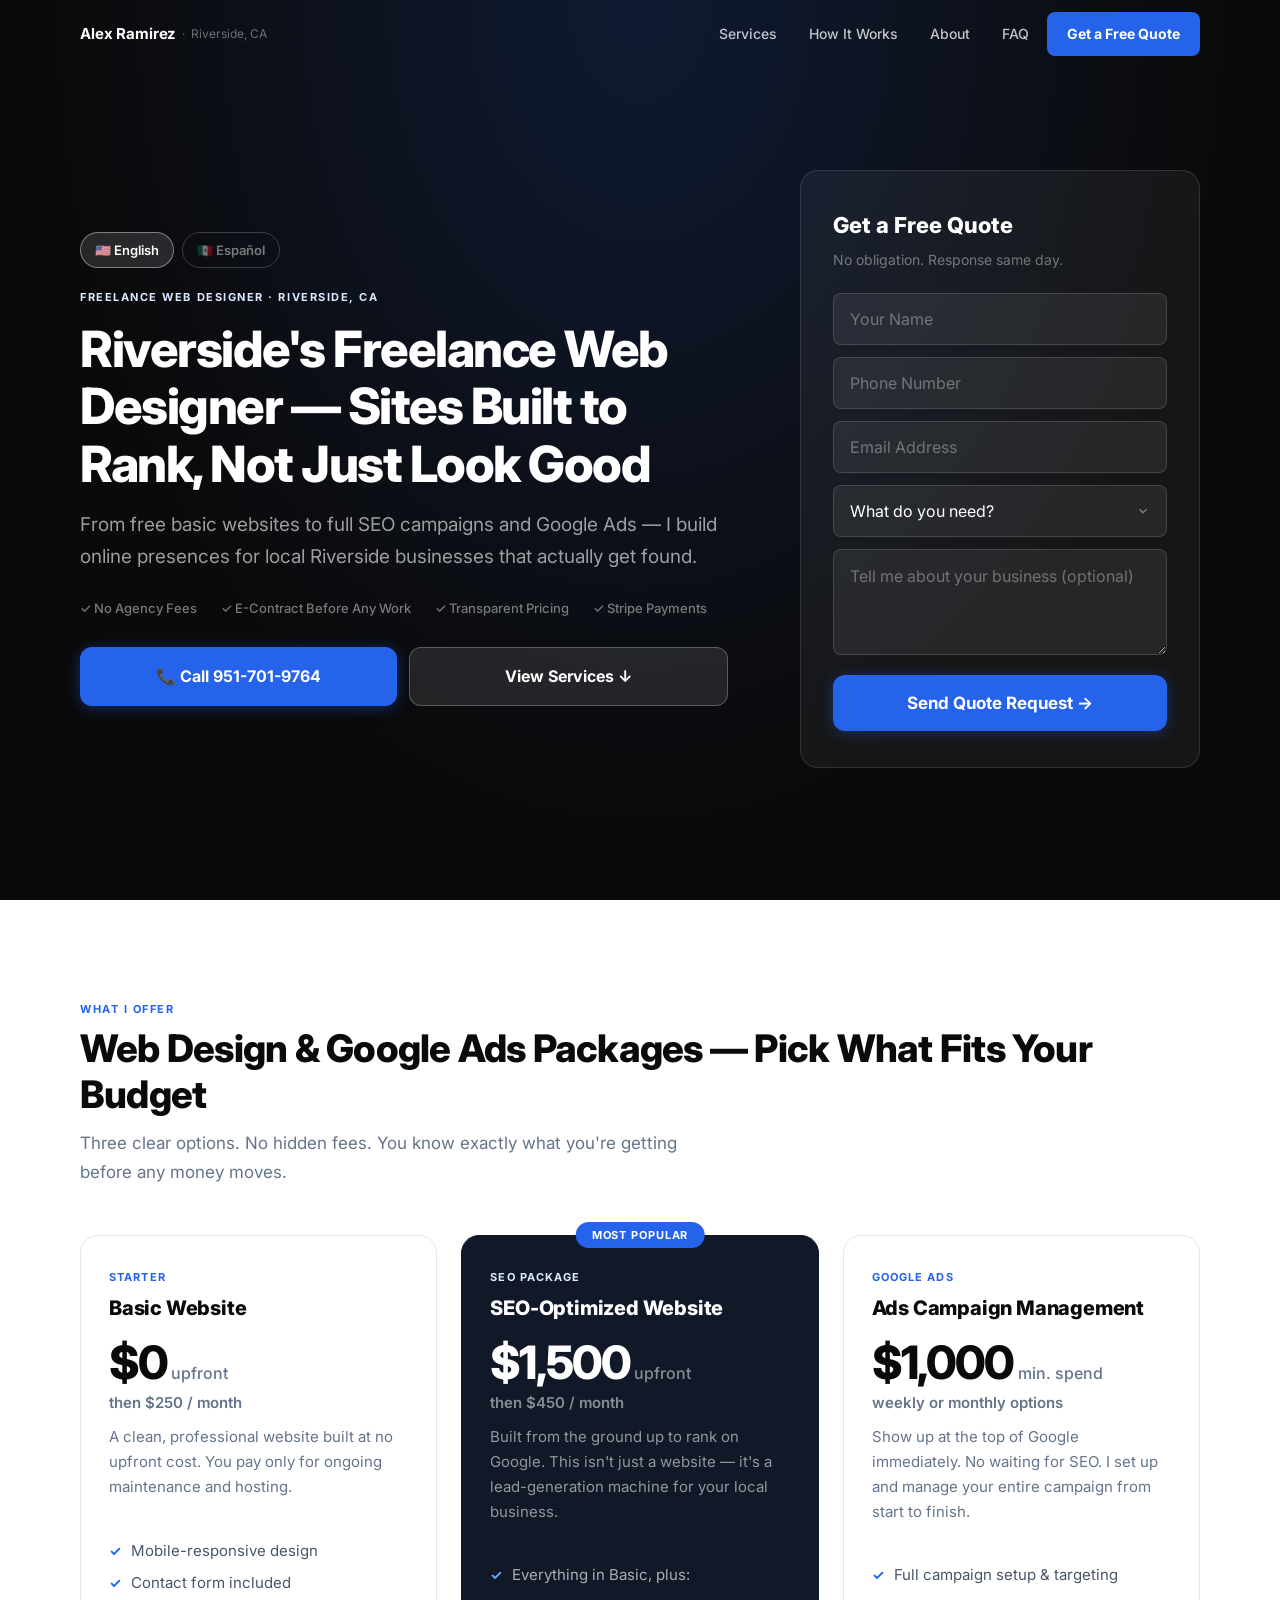
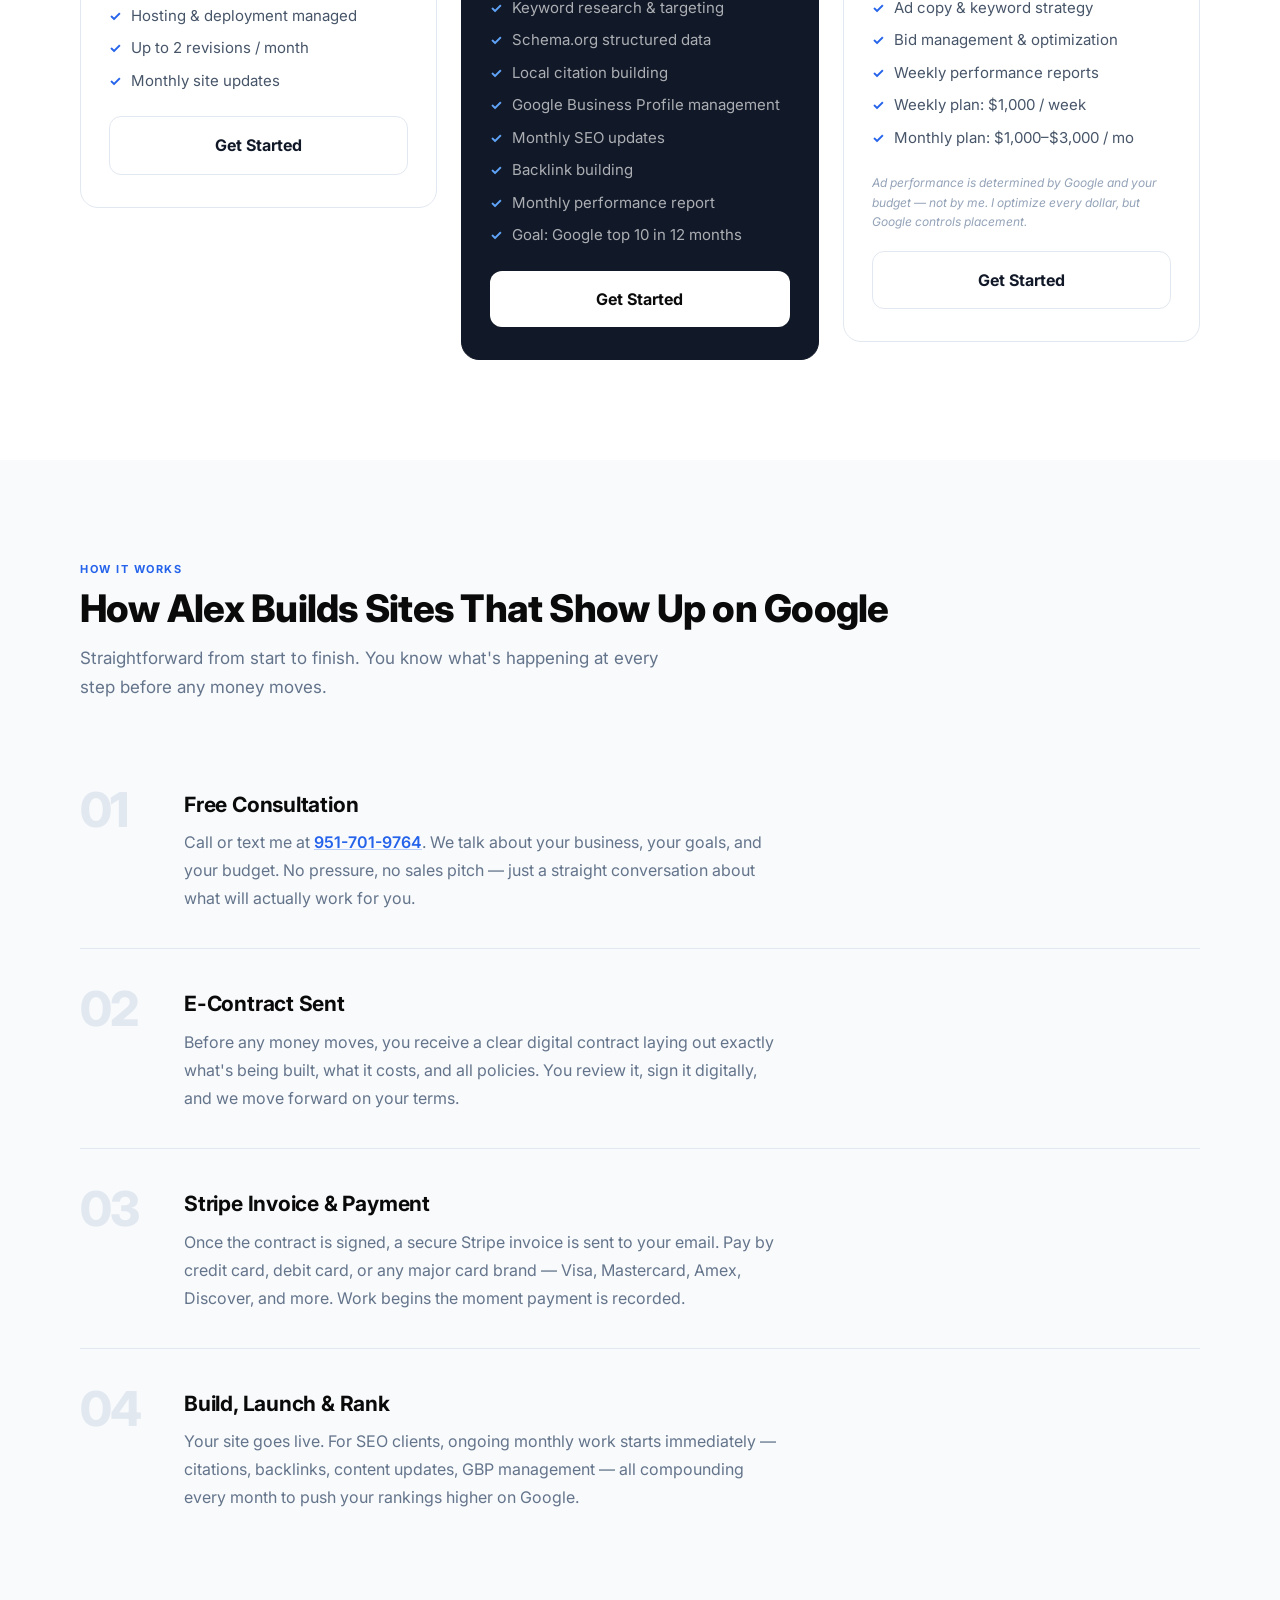
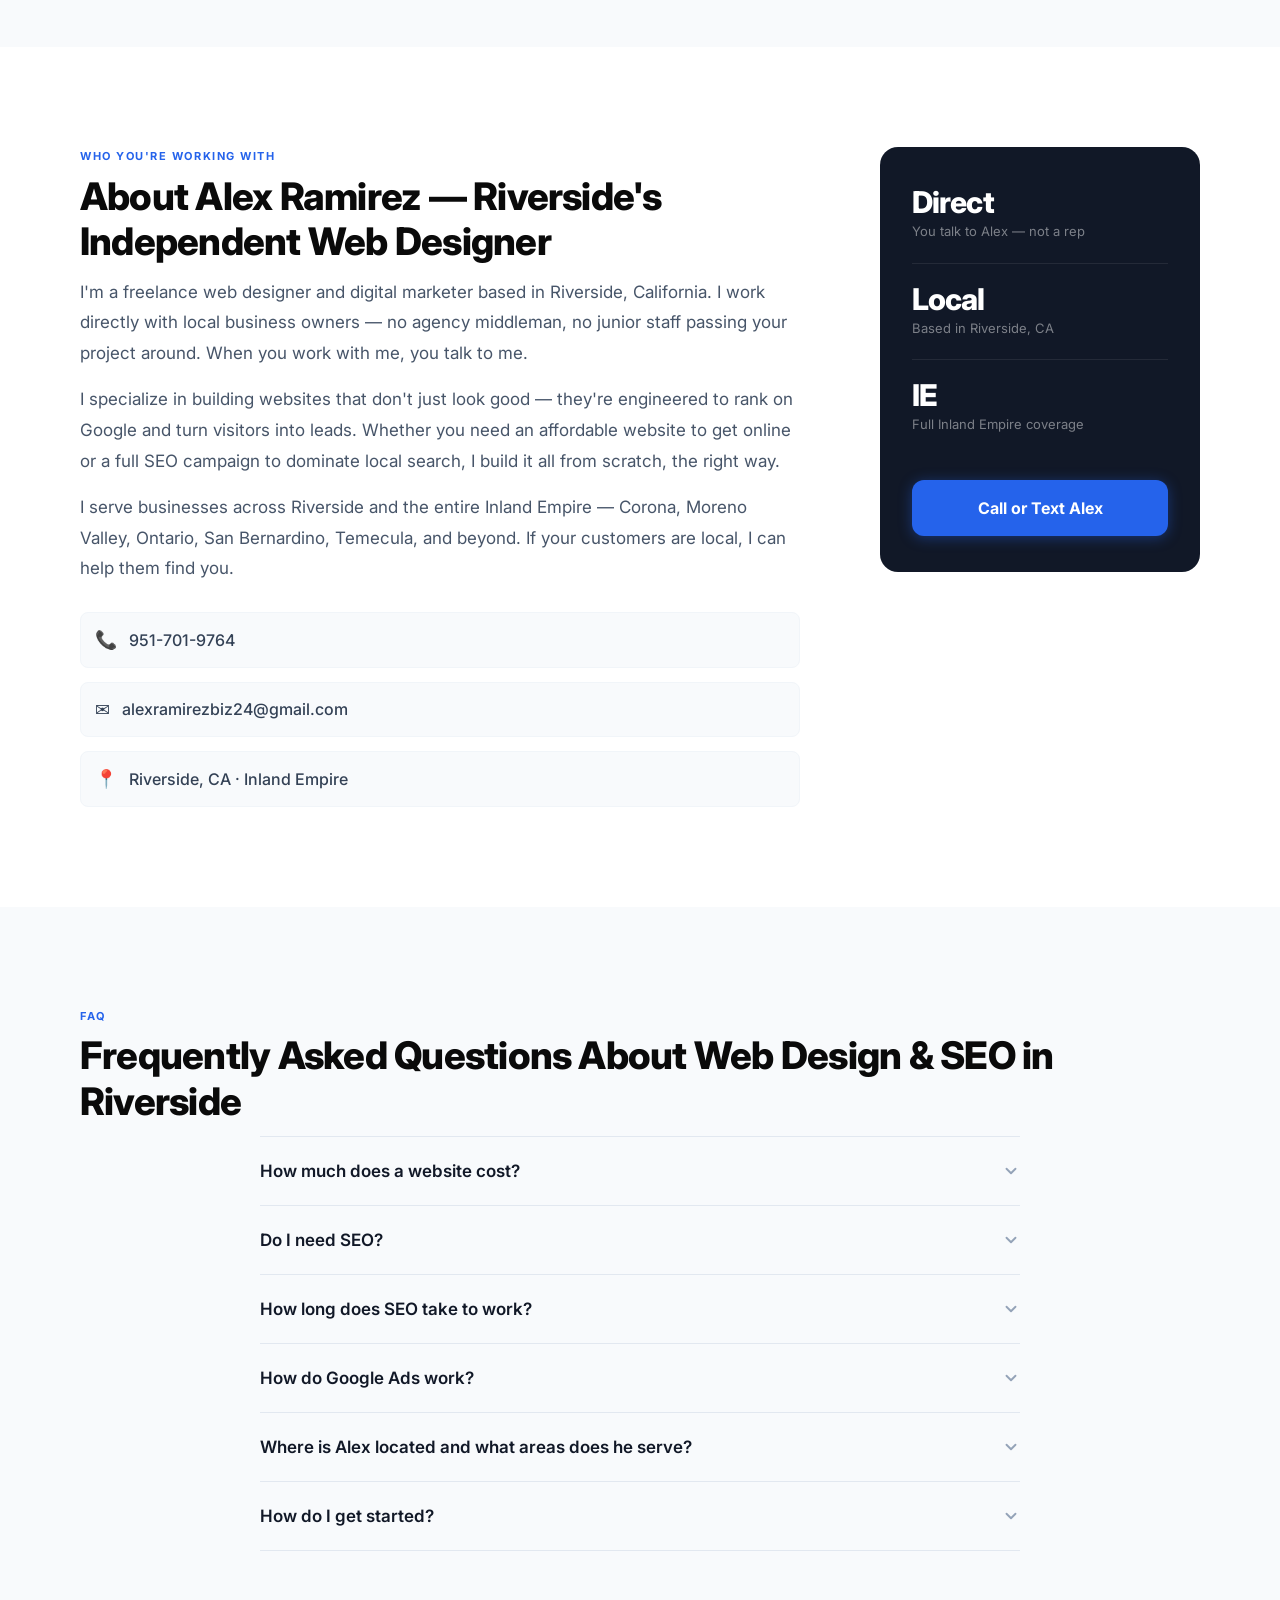
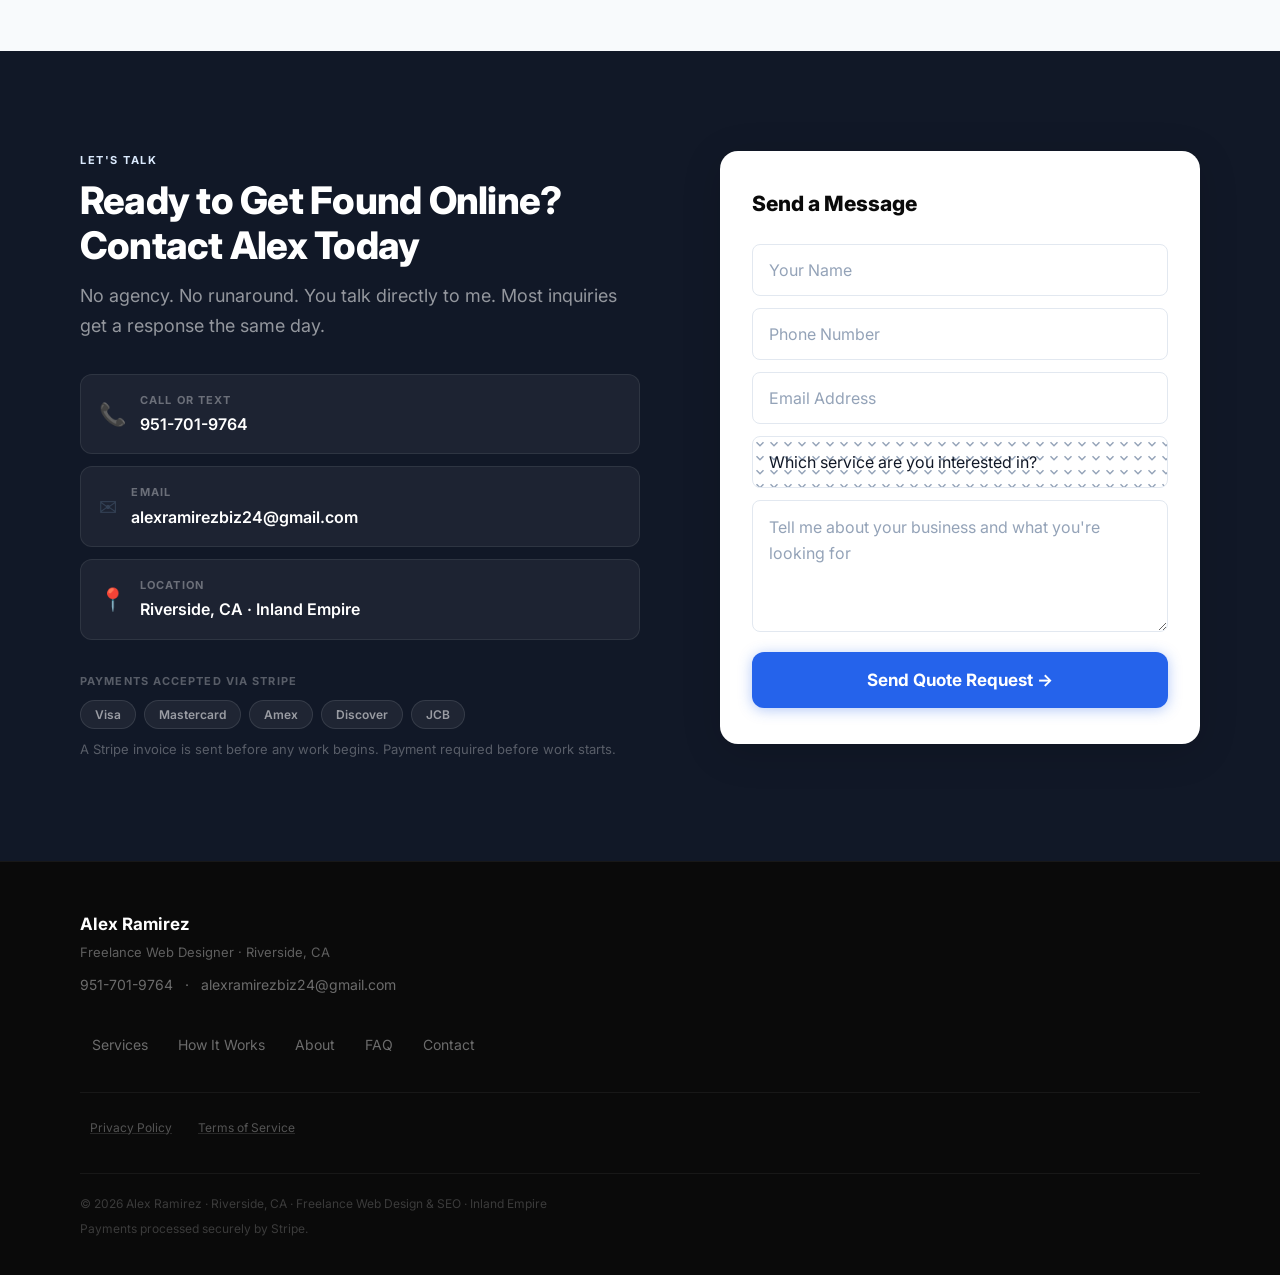
==== commit f9e87a72: "Fix email — update all instances to alexramirezbiz24@gmail.com" ====
--- a/index.html
+++ b/index.html
@@ -53,7 +53,7 @@
     "description": "Freelance web designer based in Riverside, CA specializing in local SEO-optimized websites and Google Ads campaign management for Inland Empire small businesses.",
     "jobTitle": "Freelance Web Designer",
     "telephone": "+19517019764",
-    "email": "alexramirez24@gmail.com",
+    "email": "alexramirezbiz24@gmail.com",
     "url": "https://alexramirez.dev",
     "image": "https://alexramirez.dev/og-image.jpg",
     "sameAs": [
@@ -203,12 +203,12 @@
       {
         "@type": "Question",
         "name": "Where is Alex located and what areas does he serve?",
-        "acceptedAnswer": { "@type": "Answer", "text": "Alex is based in Riverside, California but works with clients everywhere — local Inland Empire businesses, national brands, and international clients of any size. Web design and SEO are fully remote services. Reach him at 951-701-9764 or alexramirez24@gmail.com." }
+        "acceptedAnswer": { "@type": "Answer", "text": "Alex is based in Riverside, California but works with clients everywhere — local Inland Empire businesses, national brands, and international clients of any size. Web design and SEO are fully remote services. Reach him at 951-701-9764 or alexramirezbiz24@gmail.com." }
       },
       {
         "@type": "Question",
         "name": "How do I get started?",
-        "acceptedAnswer": { "@type": "Answer", "text": "Call or text Alex at 951-701-9764 — that's the fastest way. You can also email alexramirez24@gmail.com or fill out the form on this page. He'll ask a few questions about your business and budget, then give you a straight recommendation. No sales pitch, no obligation. Most clients are up and moving within a week of first contact." }
+        "acceptedAnswer": { "@type": "Answer", "text": "Call or text Alex at 951-701-9764 — that's the fastest way. You can also email alexramirezbiz24@gmail.com or fill out the form on this page. He'll ask a few questions about your business and budget, then give you a straight recommendation. No sales pitch, no obligation. Most clients are up and moving within a week of first contact." }
       }
     ]
   }
@@ -444,9 +444,9 @@
               <span class="about__contact-icon">📞</span>
               <span>951-701-9764</span>
             </a>
-            <a href="mailto:alexramirez24@gmail.com" class="about__contact-item">
+            <a href="mailto:alexramirezbiz24@gmail.com" class="about__contact-item">
               <span class="about__contact-icon">✉️</span>
-              <span>alexramirez24@gmail.com</span>
+              <span>alexramirezbiz24@gmail.com</span>
             </a>
             <div class="about__contact-item">
               <span class="about__contact-icon">📍</span>
@@ -540,7 +540,7 @@
               </span>
             </button>
             <div class="faq__a" id="faq-a-5">
-              <p data-i18n="faq_a5">Alex is based in Riverside, California but works with clients everywhere — local Inland Empire businesses, national brands, and international clients of any size. Web design and SEO are fully remote services. Reach him at <a href="tel:+19517019764">951-701-9764</a> or <a href="mailto:alexramirez24@gmail.com">alexramirez24@gmail.com</a>.</p>
+              <p data-i18n="faq_a5">Alex is based in Riverside, California but works with clients everywhere — local Inland Empire businesses, national brands, and international clients of any size. Web design and SEO are fully remote services. Reach him at <a href="tel:+19517019764">951-701-9764</a> or <a href="mailto:alexramirezbiz24@gmail.com">alexramirezbiz24@gmail.com</a>.</p>
             </div>
           </div>
 
@@ -552,7 +552,7 @@
               </span>
             </button>
             <div class="faq__a" id="faq-a-6">
-              <p data-i18n="faq_a6">Call or text Alex at <a href="tel:+19517019764">951-701-9764</a> — that's the fastest way. You can also email <a href="mailto:alexramirez24@gmail.com">alexramirez24@gmail.com</a> or fill out the form on this page. He'll ask a few questions about your business and budget, then give you a straight recommendation. No sales pitch, no obligation. Most clients are up and moving within a week of first contact.</p>
+              <p data-i18n="faq_a6">Call or text Alex at <a href="tel:+19517019764">951-701-9764</a> — that's the fastest way. You can also email <a href="mailto:alexramirezbiz24@gmail.com">alexramirezbiz24@gmail.com</a> or fill out the form on this page. He'll ask a few questions about your business and budget, then give you a straight recommendation. No sales pitch, no obligation. Most clients are up and moving within a week of first contact.</p>
             </div>
           </div>
 
@@ -577,11 +577,11 @@
                 <div class="contact__method-val">951-701-9764</div>
               </div>
             </a>
-            <a href="mailto:alexramirez24@gmail.com" class="contact__method">
+            <a href="mailto:alexramirezbiz24@gmail.com" class="contact__method">
               <div class="contact__method-icon">✉️</div>
               <div>
                 <div class="contact__method-label" data-i18n="contact_label_email">Email</div>
-                <div class="contact__method-val">alexramirez24@gmail.com</div>
+                <div class="contact__method-val">alexramirezbiz24@gmail.com</div>
               </div>
             </a>
             <div class="contact__method">
@@ -652,7 +652,7 @@
         <div class="footer__links">
           <a href="tel:+19517019764">951-701-9764</a>
           <span aria-hidden="true">·</span>
-          <a href="mailto:alexramirez24@gmail.com">alexramirez24@gmail.com</a>
+          <a href="mailto:alexramirezbiz24@gmail.com">alexramirezbiz24@gmail.com</a>
         </div>
       </div>
       <nav class="footer__nav" aria-label="Footer navigation">
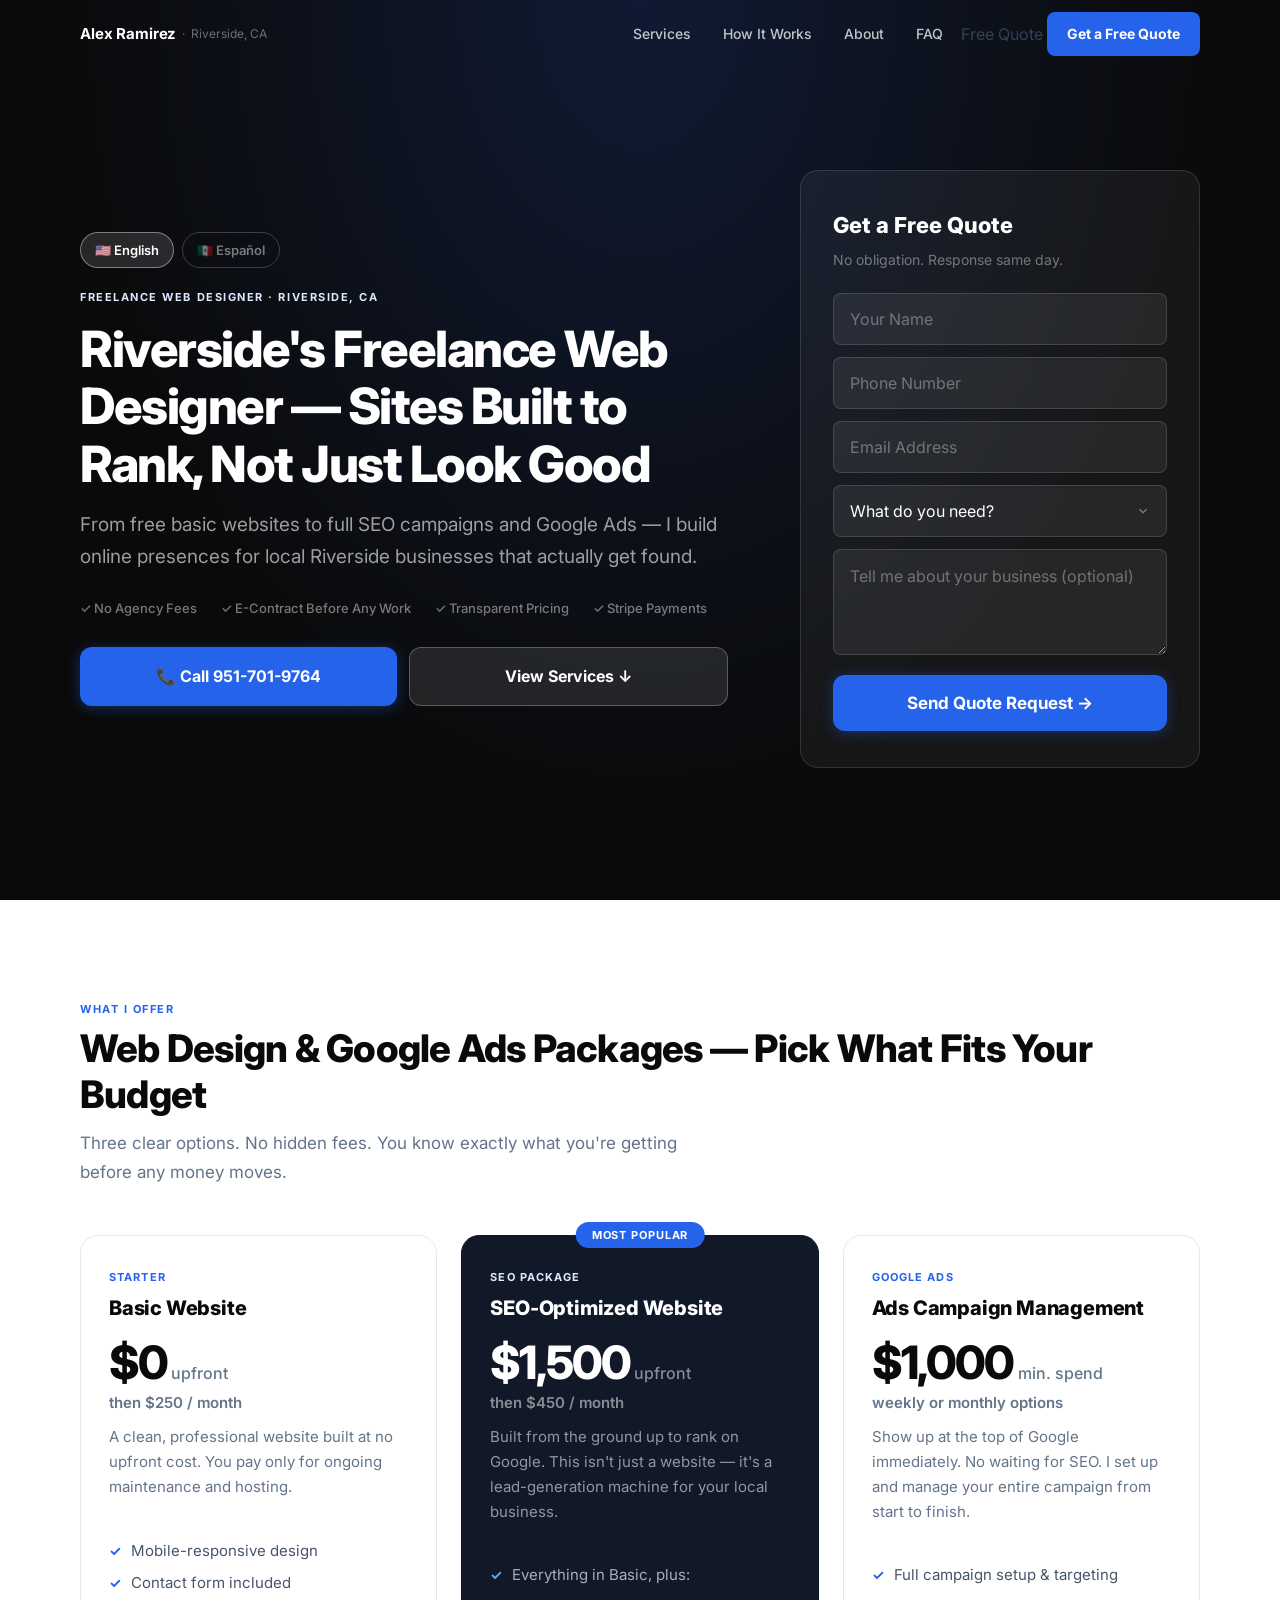
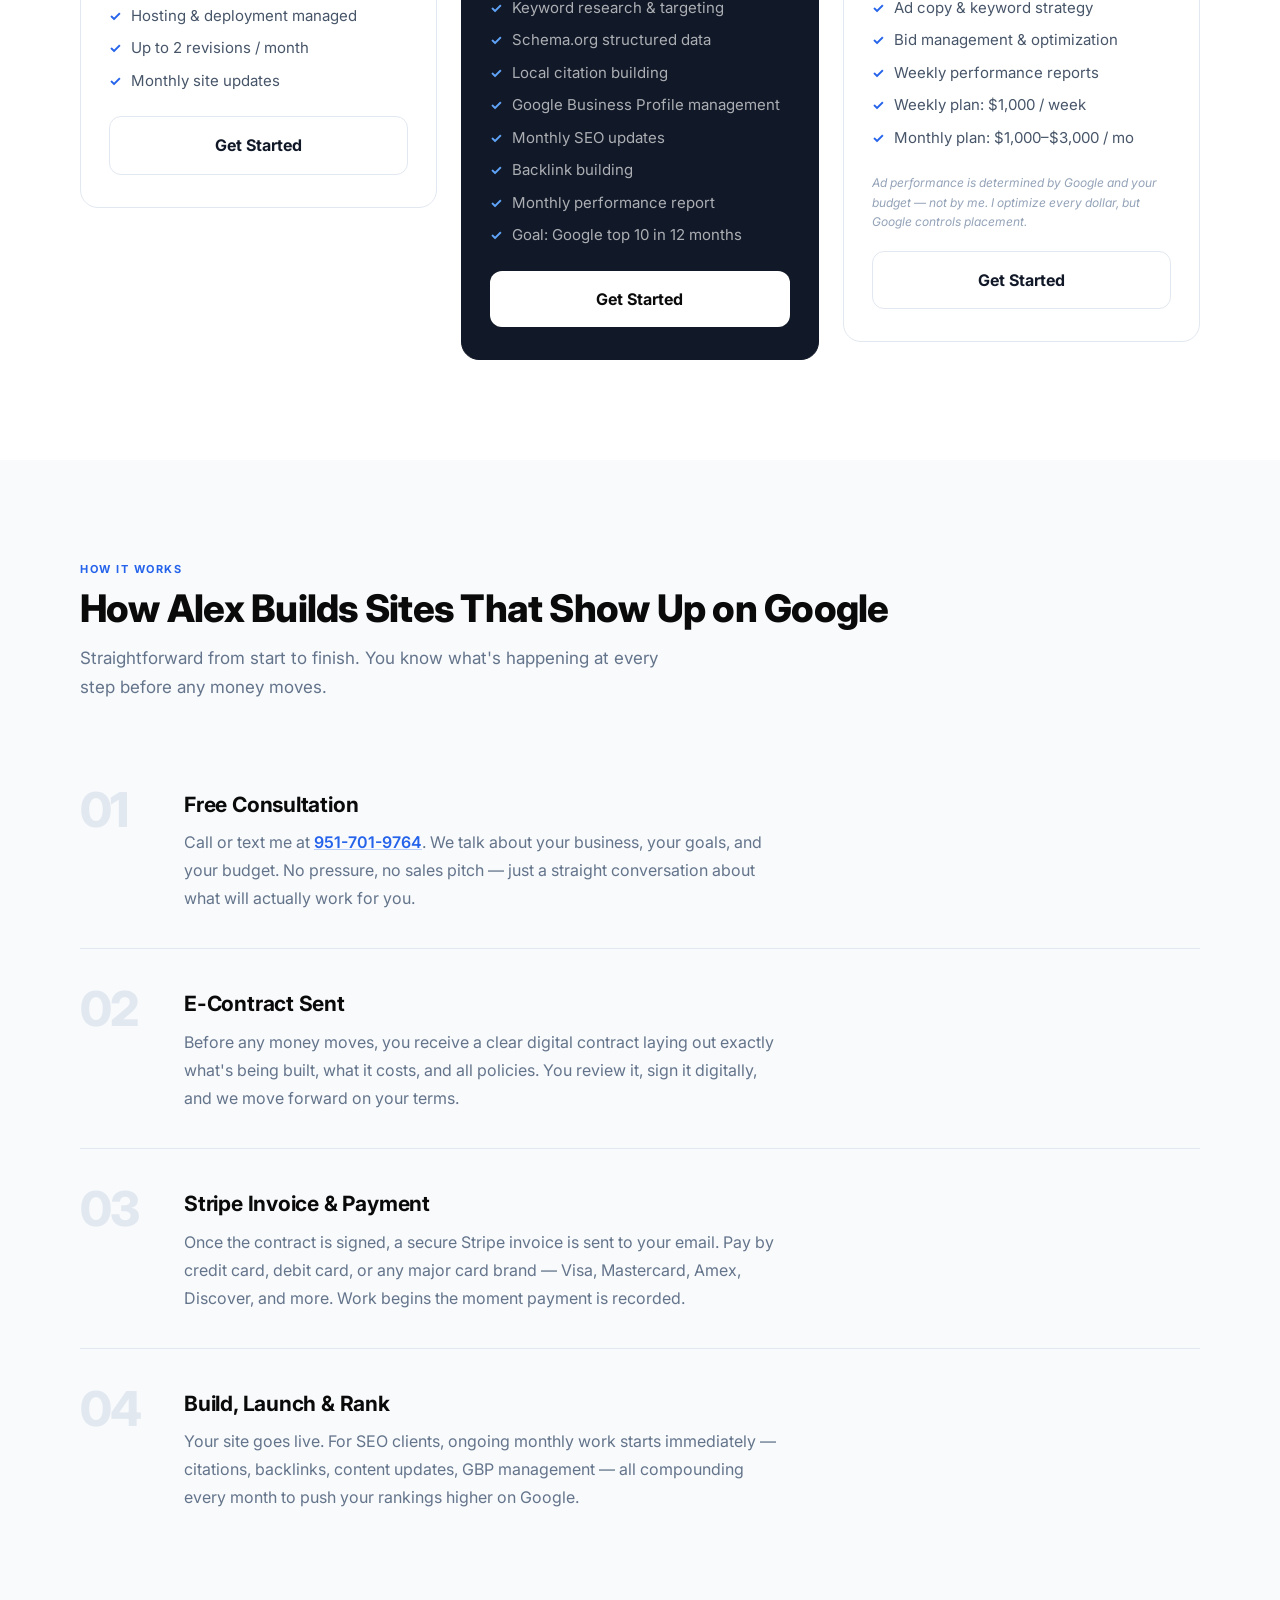
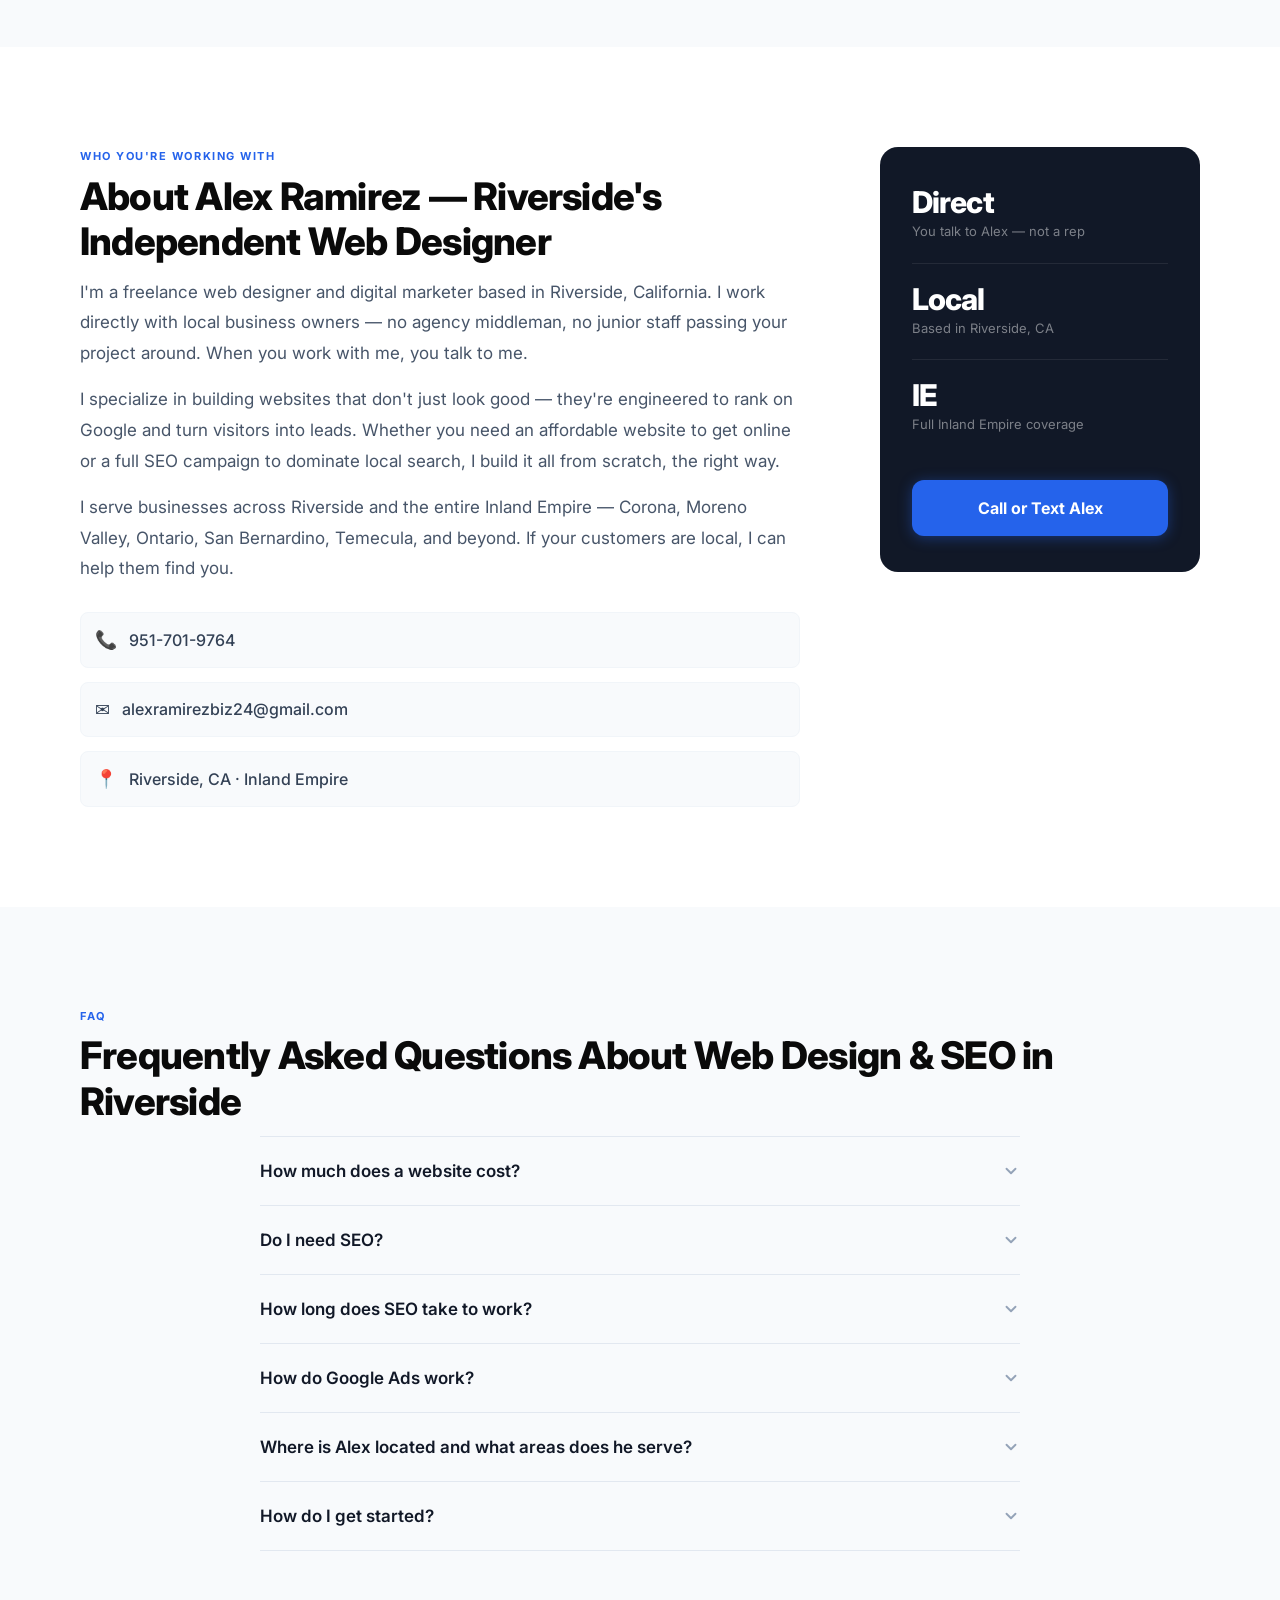
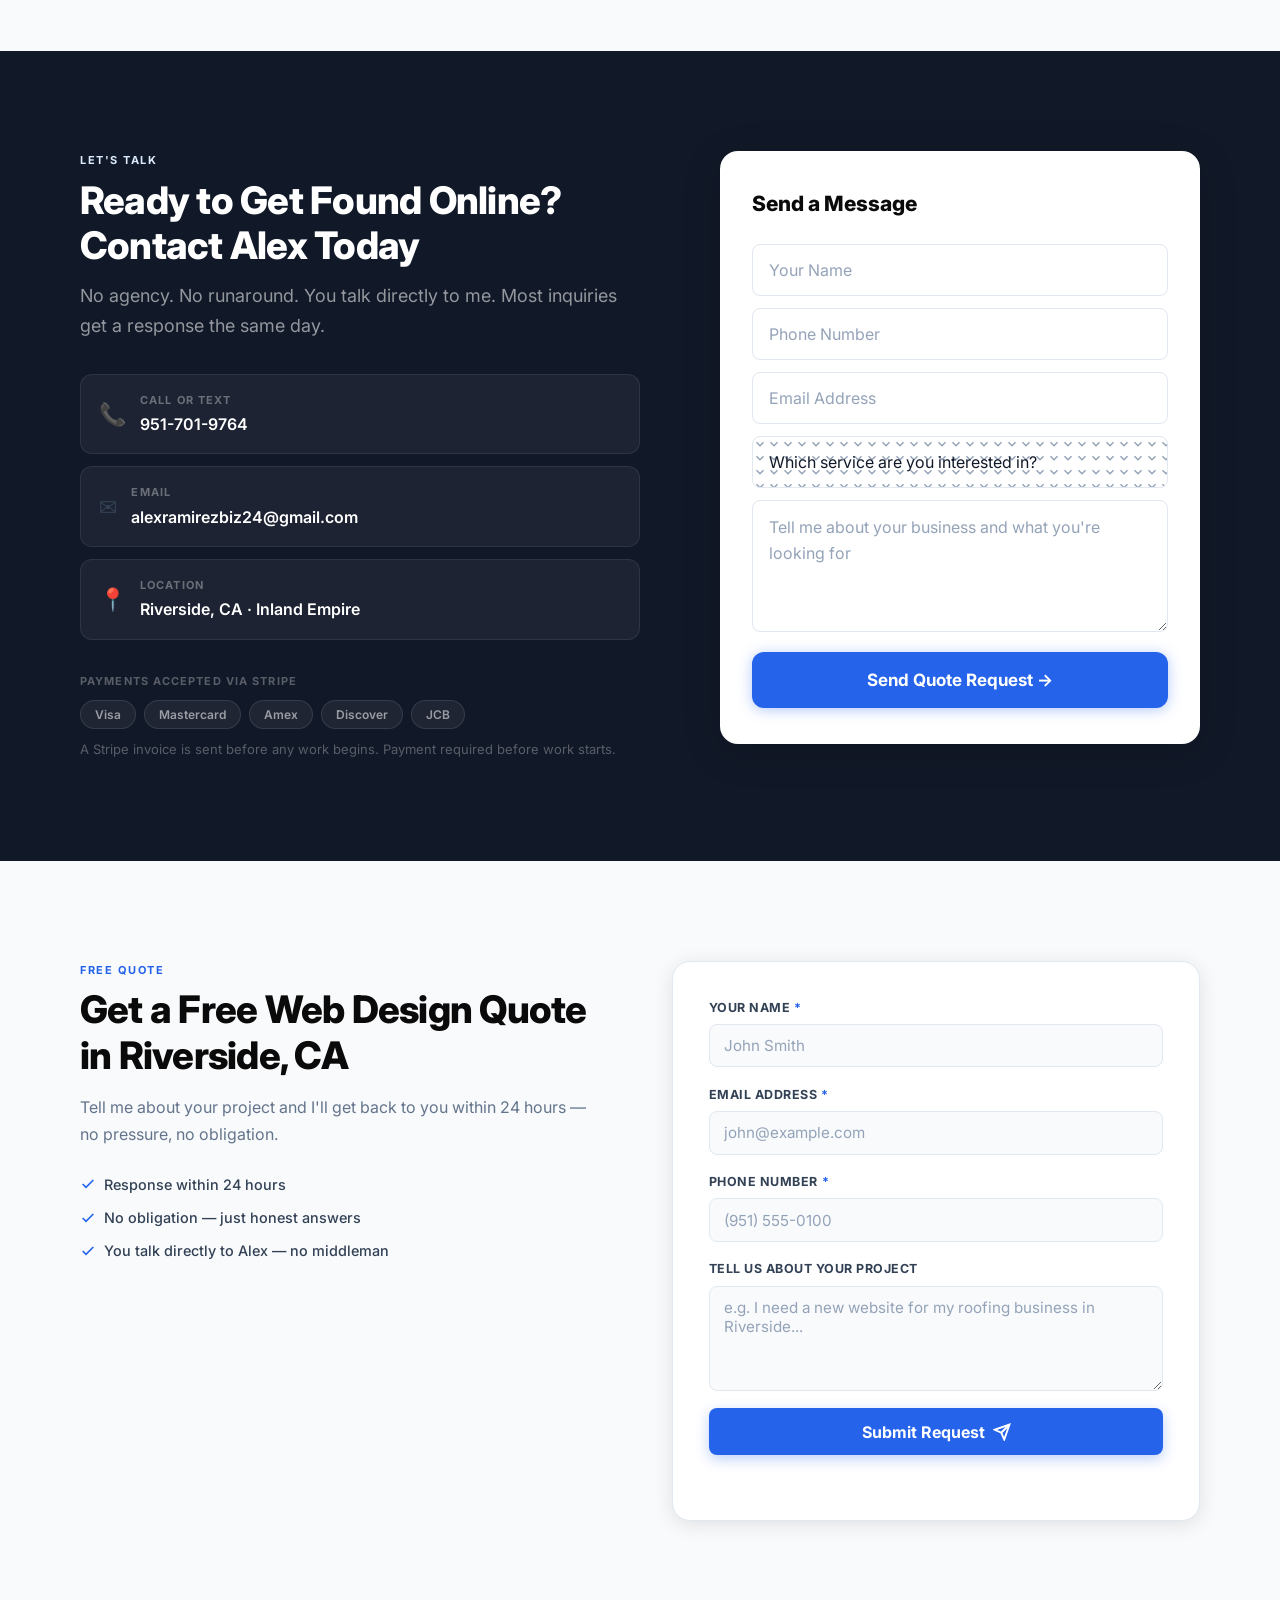
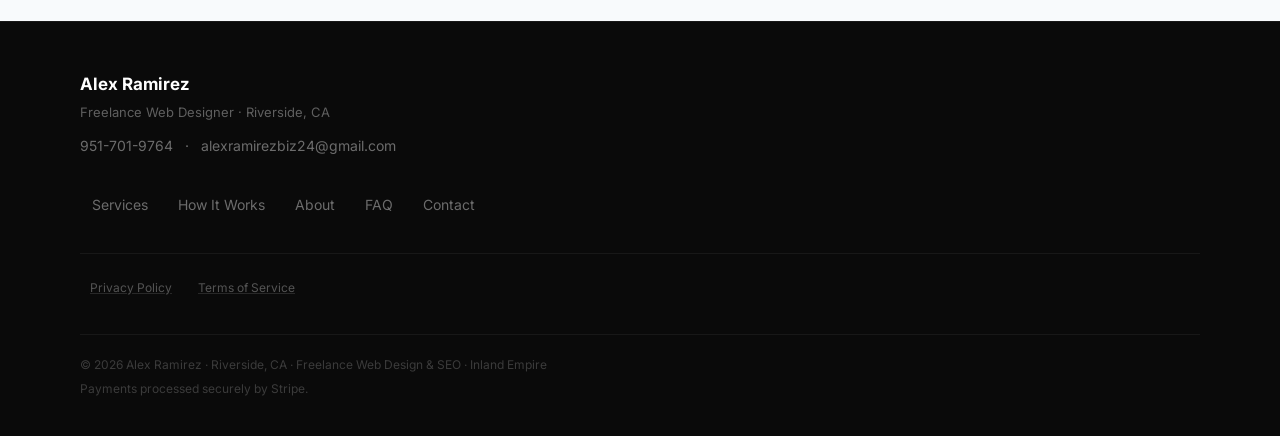
==== commit 41d8a759: "Add Free Quote form section with n8n webhook submission - New #quote section with two-column layout " ====
--- a/index.html
+++ b/index.html
@@ -229,6 +229,7 @@
         <a href="#process" class="header__nav-link" data-i18n="nav_process">How It Works</a>
         <a href="#about" class="header__nav-link" data-i18n="nav_about">About</a>
         <a href="#faq" class="header__nav-link" data-i18n="nav_faq">FAQ</a>
+        <a href="#quote" class="nav-link">Free Quote</a>
         <a href="#contact" class="btn btn--nav" data-i18n="nav_cta">Get a Free Quote</a>
       </nav>
       <button id="menu-toggle" class="header__hamburger" aria-label="Toggle menu" aria-expanded="false">
@@ -641,6 +642,60 @@
       </div>
     </section>
 
+  <!-- ============================================
+       QUICK QUOTE FORM
+       ============================================ -->
+  <section id="quote" class="quote-section section-pad">
+    <div class="container">
+      <div class="quote-section__inner">
+        <div class="quote-section__left reveal-left">
+          <div class="section-eyebrow">Free Quote</div>
+          <h2 class="section-h2">Get a Free Web Design Quote in Riverside, CA</h2>
+          <p class="quote-section__sub">Tell me about your project and I'll get back to you within 24 hours — no pressure, no obligation.</p>
+          <ul class="quote-section__perks">
+            <li>
+              <svg viewBox="0 0 24 24" fill="none" stroke="currentColor" stroke-width="2.5" width="16" height="16"><polyline points="20 6 9 17 4 12"/></svg>
+              Response within 24 hours
+            </li>
+            <li>
+              <svg viewBox="0 0 24 24" fill="none" stroke="currentColor" stroke-width="2.5" width="16" height="16"><polyline points="20 6 9 17 4 12"/></svg>
+              No obligation — just honest answers
+            </li>
+            <li>
+              <svg viewBox="0 0 24 24" fill="none" stroke="currentColor" stroke-width="2.5" width="16" height="16"><polyline points="20 6 9 17 4 12"/></svg>
+              You talk directly to Alex — no middleman
+            </li>
+          </ul>
+        </div>
+        <div class="quote-section__right reveal-right">
+          <form class="quote-form" id="quote-form" action="mailto:alexramirezbiz24@gmail.com" novalidate>
+            <div class="quote-form__group">
+              <label for="quote-name" class="quote-form__label">Your Name <span aria-hidden="true">*</span></label>
+              <input type="text" id="quote-name" name="name" class="quote-form__input" placeholder="John Smith" required autocomplete="name">
+            </div>
+            <div class="quote-form__group">
+              <label for="quote-email" class="quote-form__label">Email Address <span aria-hidden="true">*</span></label>
+              <input type="email" id="quote-email" name="email" class="quote-form__input" placeholder="john@example.com" required autocomplete="email">
+            </div>
+            <div class="quote-form__group">
+              <label for="quote-phone" class="quote-form__label">Phone Number <span aria-hidden="true">*</span></label>
+              <input type="tel" id="quote-phone" name="phone" class="quote-form__input" placeholder="(951) 555-0100" required autocomplete="tel">
+            </div>
+            <div class="quote-form__group">
+              <label for="quote-message" class="quote-form__label">Tell Us About Your Project</label>
+              <textarea id="quote-message" name="message" class="quote-form__textarea" placeholder="e.g. I need a new website for my roofing business in Riverside..." rows="4"></textarea>
+            </div>
+            <button type="submit" class="quote-form__btn" id="quote-submit">
+              Submit Request
+              <svg viewBox="0 0 24 24" fill="none" stroke="currentColor" stroke-width="2.5" width="18" height="18"><line x1="22" y1="2" x2="11" y2="13"/><polygon points="22 2 15 22 11 13 2 9 22 2"/></svg>
+            </button>
+            <p class="quote-form__status" id="quote-status" aria-live="polite"></p>
+          </form>
+        </div>
+      </div>
+    </div>
+  </section>
+
   </main>
 
   <!-- FOOTER -->
--- a/styles.css
+++ b/styles.css
@@ -1172,3 +1172,138 @@
   border-top: 2px solid var(--gray-200);
   margin: 40px 0 0;
 }
+
+/* ============================================
+   Quick Quote Form Section
+   ============================================ */
+.quote-section { background: var(--gray-50); }
+
+.quote-section__inner {
+  display: grid;
+  grid-template-columns: 1fr 1fr;
+  gap: 4rem;
+  align-items: start;
+}
+
+.quote-section__sub {
+  color: var(--gray-500);
+  font-size: 1rem;
+  line-height: 1.7;
+  margin: 1rem 0 1.5rem;
+}
+
+.quote-section__perks {
+  list-style: none;
+  display: flex;
+  flex-direction: column;
+  gap: 0.6rem;
+}
+
+.quote-section__perks li {
+  display: flex;
+  align-items: center;
+  gap: 0.5rem;
+  font-size: 0.9rem;
+  font-weight: 500;
+  color: var(--gray-700);
+}
+
+.quote-section__perks svg { color: var(--blue); flex-shrink: 0; }
+
+.quote-form {
+  background: var(--white);
+  border-radius: var(--radius-lg);
+  padding: 2.25rem;
+  box-shadow: var(--shadow-md);
+  border: 1px solid var(--gray-200);
+}
+
+.quote-form__group {
+  display: flex;
+  flex-direction: column;
+  gap: 0.35rem;
+  margin-bottom: 1.1rem;
+}
+
+.quote-form__label {
+  font-size: 0.78rem;
+  font-weight: 700;
+  color: var(--gray-700);
+  letter-spacing: 0.04em;
+  text-transform: uppercase;
+}
+
+.quote-form__label span { color: var(--blue); }
+
+.quote-form__input,
+.quote-form__textarea {
+  font-family: var(--font);
+  font-size: 0.95rem;
+  padding: 0.7rem 0.9rem;
+  border: 1.5px solid var(--gray-200);
+  border-radius: var(--radius-sm);
+  color: var(--dark);
+  background: var(--gray-50);
+  transition: border-color var(--transition), box-shadow var(--transition), background var(--transition);
+  outline: none;
+  width: 100%;
+}
+
+.quote-form__input::placeholder,
+.quote-form__textarea::placeholder { color: var(--gray-400); }
+
+.quote-form__input:focus,
+.quote-form__textarea:focus {
+  border-color: var(--blue);
+  box-shadow: 0 0 0 3px rgba(37,99,235,0.12);
+  background: var(--white);
+}
+
+.quote-form__textarea { resize: vertical; min-height: 105px; }
+
+.quote-form__btn {
+  width: 100%;
+  display: flex;
+  align-items: center;
+  justify-content: center;
+  gap: 0.5rem;
+  padding: 0.85rem 1.5rem;
+  background: var(--blue);
+  color: var(--white);
+  font-family: var(--font);
+  font-size: 1rem;
+  font-weight: 700;
+  border-radius: var(--radius-sm);
+  border: none;
+  cursor: pointer;
+  margin-top: 0.5rem;
+  transition: background var(--transition), transform var(--transition), box-shadow var(--transition);
+  box-shadow: 0 4px 14px rgba(37,99,235,0.3);
+}
+
+.quote-form__btn:hover {
+  background: var(--blue-dk);
+  transform: translateY(-1px);
+  box-shadow: 0 6px 20px rgba(37,99,235,0.4);
+}
+
+.quote-form__btn:active { transform: translateY(0); }
+
+.quote-form__btn svg { transition: transform var(--transition); }
+.quote-form__btn:hover svg { transform: translateX(3px); }
+
+.quote-form__status {
+  margin-top: 0.75rem;
+  font-size: 0.875rem;
+  font-weight: 500;
+  text-align: center;
+  min-height: 1.2em;
+}
+
+.quote-form__status--success { color: #16a34a; }
+.quote-form__status--error   { color: #dc2626; }
+
+@media (max-width: 768px) {
+  .quote-section__inner { grid-template-columns: 1fr; gap: 2rem; }
+  .quote-form { padding: 1.5rem; }
+}
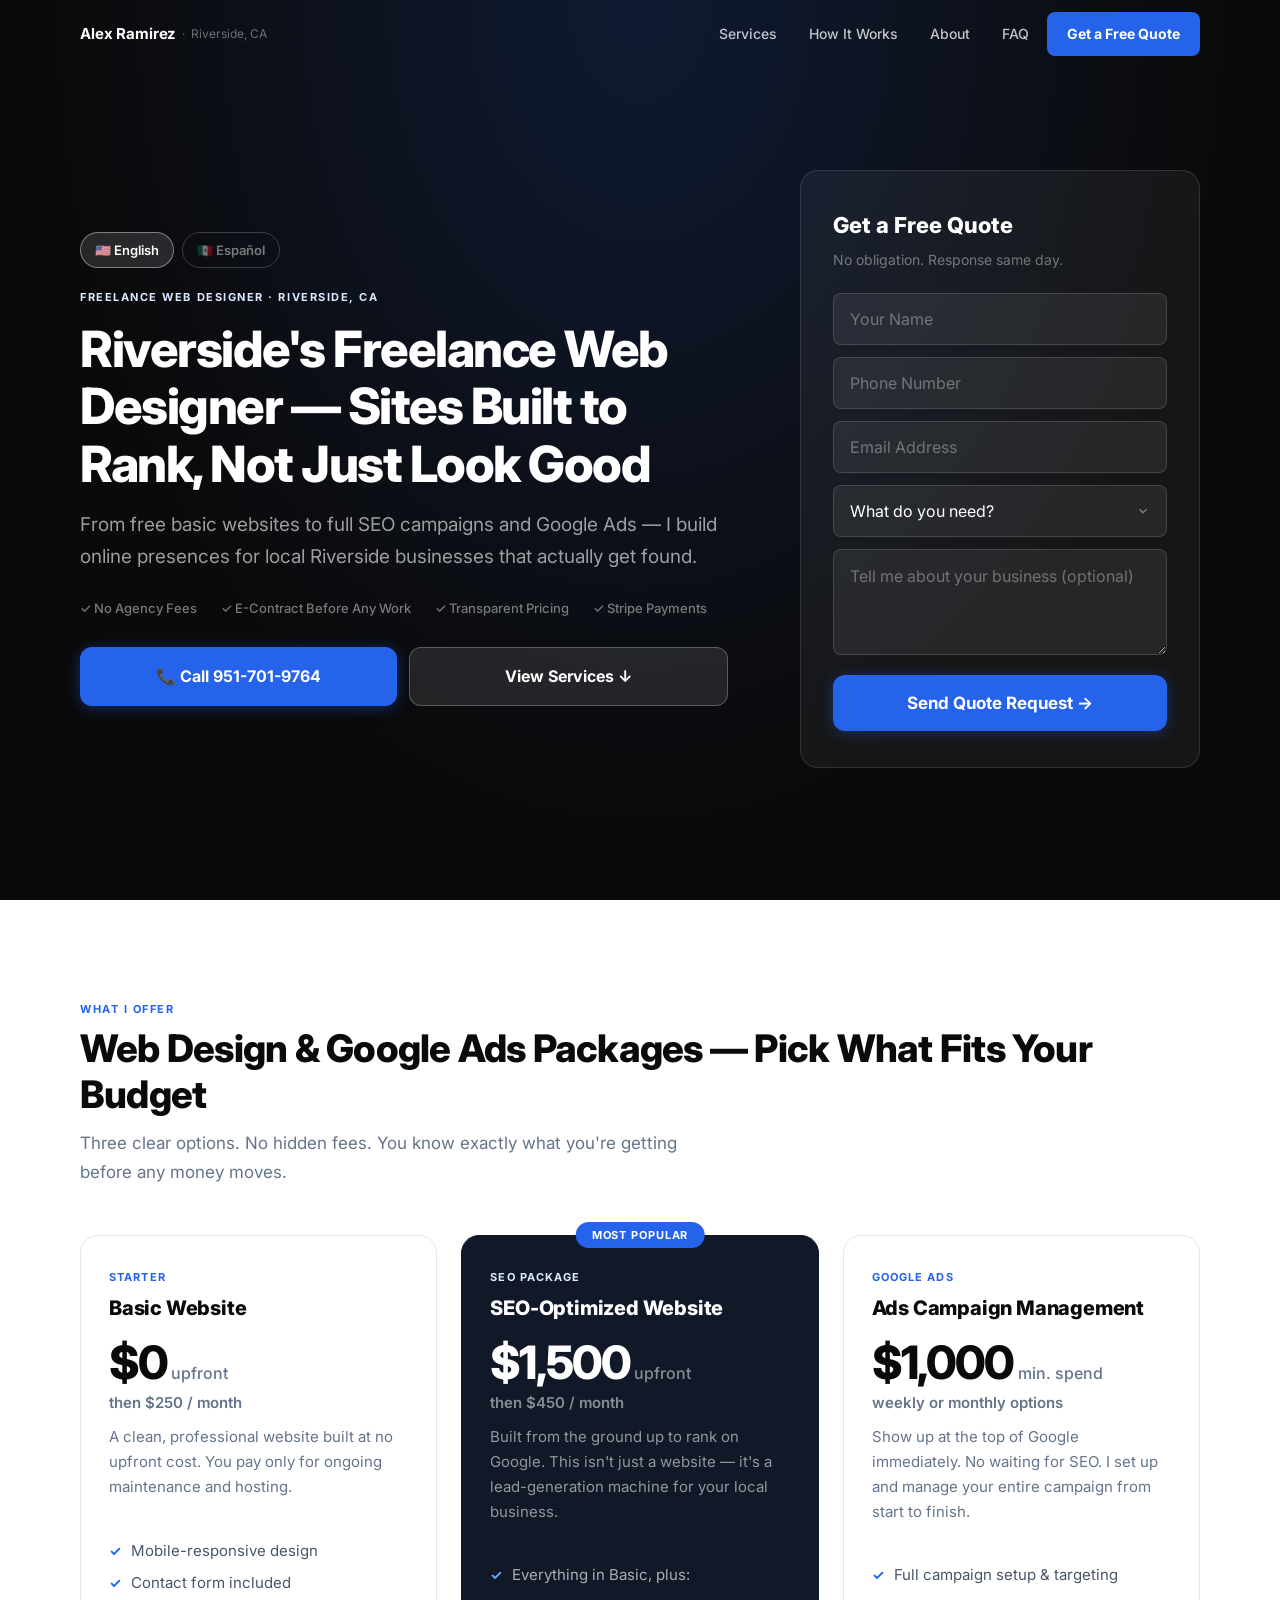
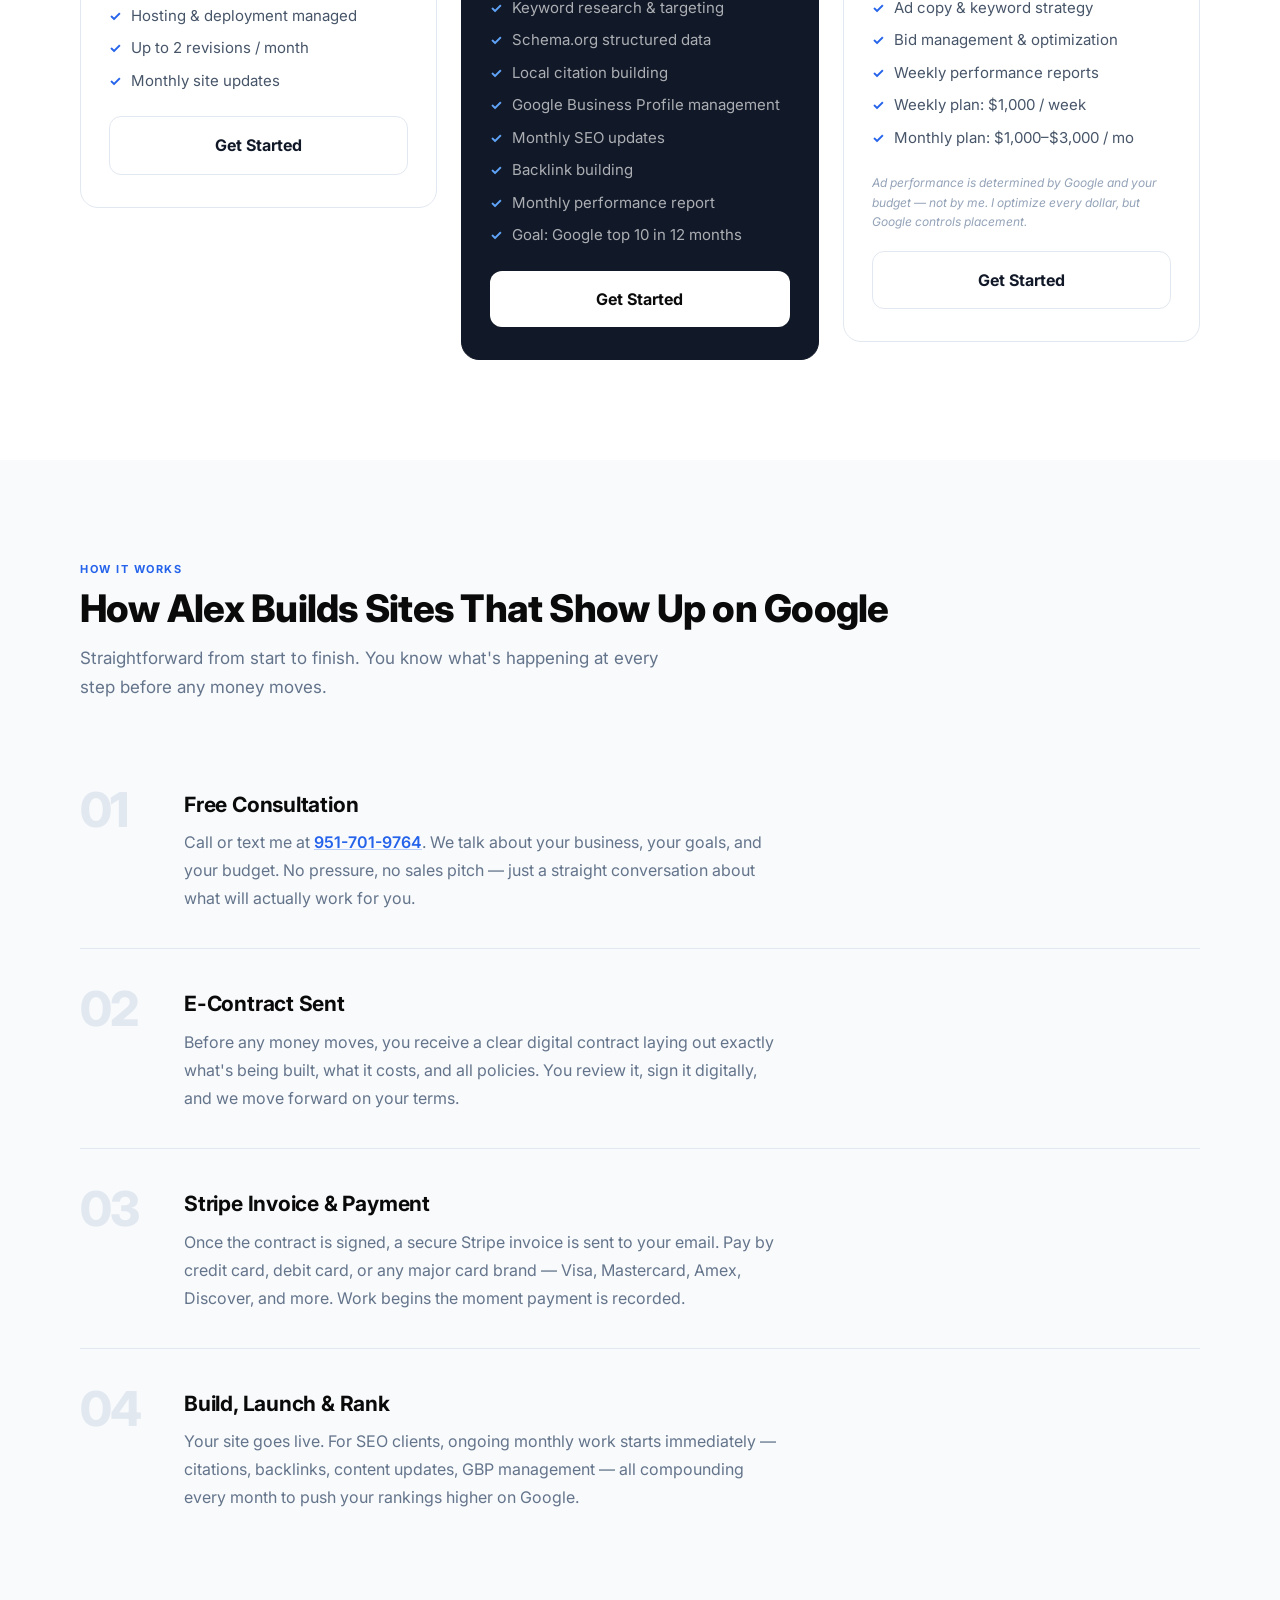
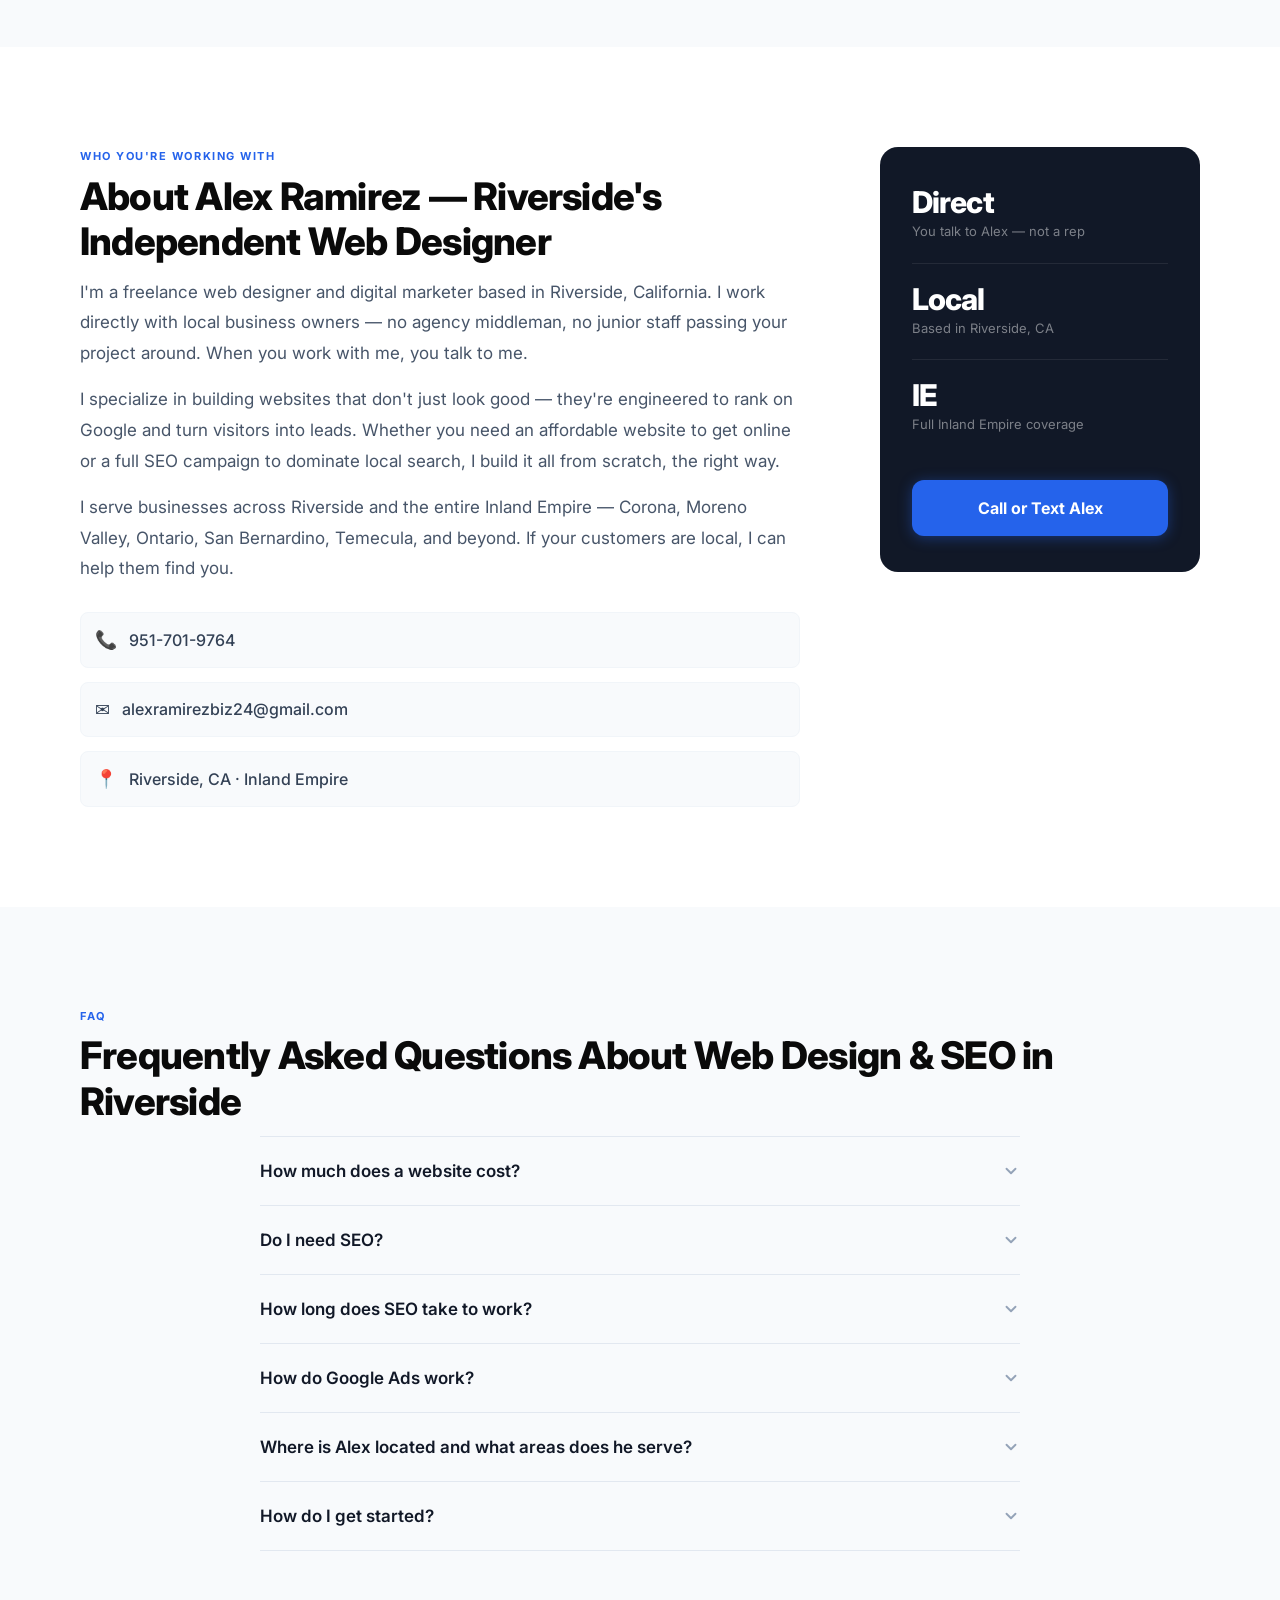
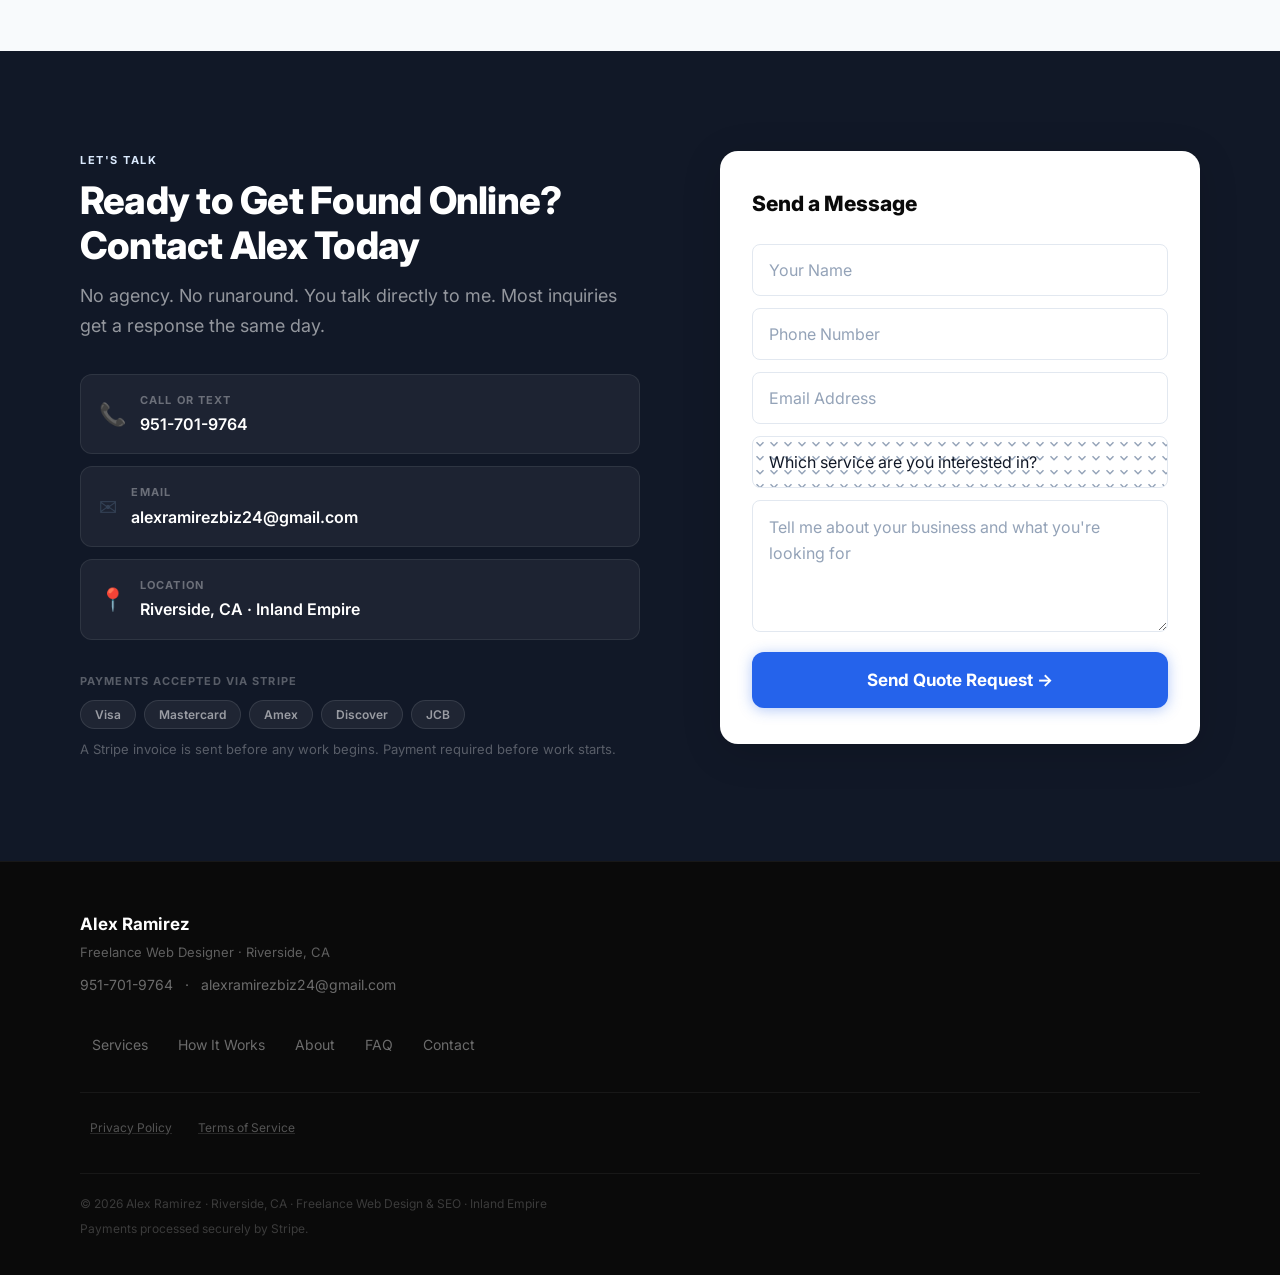
==== commit 88375e44: "Remove duplicate quote section — contact form already covers this" ====
--- a/index.html
+++ b/index.html
@@ -229,7 +229,6 @@
         <a href="#process" class="header__nav-link" data-i18n="nav_process">How It Works</a>
         <a href="#about" class="header__nav-link" data-i18n="nav_about">About</a>
         <a href="#faq" class="header__nav-link" data-i18n="nav_faq">FAQ</a>
-        <a href="#quote" class="nav-link">Free Quote</a>
         <a href="#contact" class="btn btn--nav" data-i18n="nav_cta">Get a Free Quote</a>
       </nav>
       <button id="menu-toggle" class="header__hamburger" aria-label="Toggle menu" aria-expanded="false">
@@ -642,60 +641,6 @@
       </div>
     </section>
 
-  <!-- ============================================
-       QUICK QUOTE FORM
-       ============================================ -->
-  <section id="quote" class="quote-section section-pad">
-    <div class="container">
-      <div class="quote-section__inner">
-        <div class="quote-section__left reveal-left">
-          <div class="section-eyebrow">Free Quote</div>
-          <h2 class="section-h2">Get a Free Web Design Quote in Riverside, CA</h2>
-          <p class="quote-section__sub">Tell me about your project and I'll get back to you within 24 hours — no pressure, no obligation.</p>
-          <ul class="quote-section__perks">
-            <li>
-              <svg viewBox="0 0 24 24" fill="none" stroke="currentColor" stroke-width="2.5" width="16" height="16"><polyline points="20 6 9 17 4 12"/></svg>
-              Response within 24 hours
-            </li>
-            <li>
-              <svg viewBox="0 0 24 24" fill="none" stroke="currentColor" stroke-width="2.5" width="16" height="16"><polyline points="20 6 9 17 4 12"/></svg>
-              No obligation — just honest answers
-            </li>
-            <li>
-              <svg viewBox="0 0 24 24" fill="none" stroke="currentColor" stroke-width="2.5" width="16" height="16"><polyline points="20 6 9 17 4 12"/></svg>
-              You talk directly to Alex — no middleman
-            </li>
-          </ul>
-        </div>
-        <div class="quote-section__right reveal-right">
-          <form class="quote-form" id="quote-form" action="mailto:alexramirezbiz24@gmail.com" novalidate>
-            <div class="quote-form__group">
-              <label for="quote-name" class="quote-form__label">Your Name <span aria-hidden="true">*</span></label>
-              <input type="text" id="quote-name" name="name" class="quote-form__input" placeholder="John Smith" required autocomplete="name">
-            </div>
-            <div class="quote-form__group">
-              <label for="quote-email" class="quote-form__label">Email Address <span aria-hidden="true">*</span></label>
-              <input type="email" id="quote-email" name="email" class="quote-form__input" placeholder="john@example.com" required autocomplete="email">
-            </div>
-            <div class="quote-form__group">
-              <label for="quote-phone" class="quote-form__label">Phone Number <span aria-hidden="true">*</span></label>
-              <input type="tel" id="quote-phone" name="phone" class="quote-form__input" placeholder="(951) 555-0100" required autocomplete="tel">
-            </div>
-            <div class="quote-form__group">
-              <label for="quote-message" class="quote-form__label">Tell Us About Your Project</label>
-              <textarea id="quote-message" name="message" class="quote-form__textarea" placeholder="e.g. I need a new website for my roofing business in Riverside..." rows="4"></textarea>
-            </div>
-            <button type="submit" class="quote-form__btn" id="quote-submit">
-              Submit Request
-              <svg viewBox="0 0 24 24" fill="none" stroke="currentColor" stroke-width="2.5" width="18" height="18"><line x1="22" y1="2" x2="11" y2="13"/><polygon points="22 2 15 22 11 13 2 9 22 2"/></svg>
-            </button>
-            <p class="quote-form__status" id="quote-status" aria-live="polite"></p>
-          </form>
-        </div>
-      </div>
-    </div>
-  </section>
-
   </main>
 
   <!-- FOOTER -->
